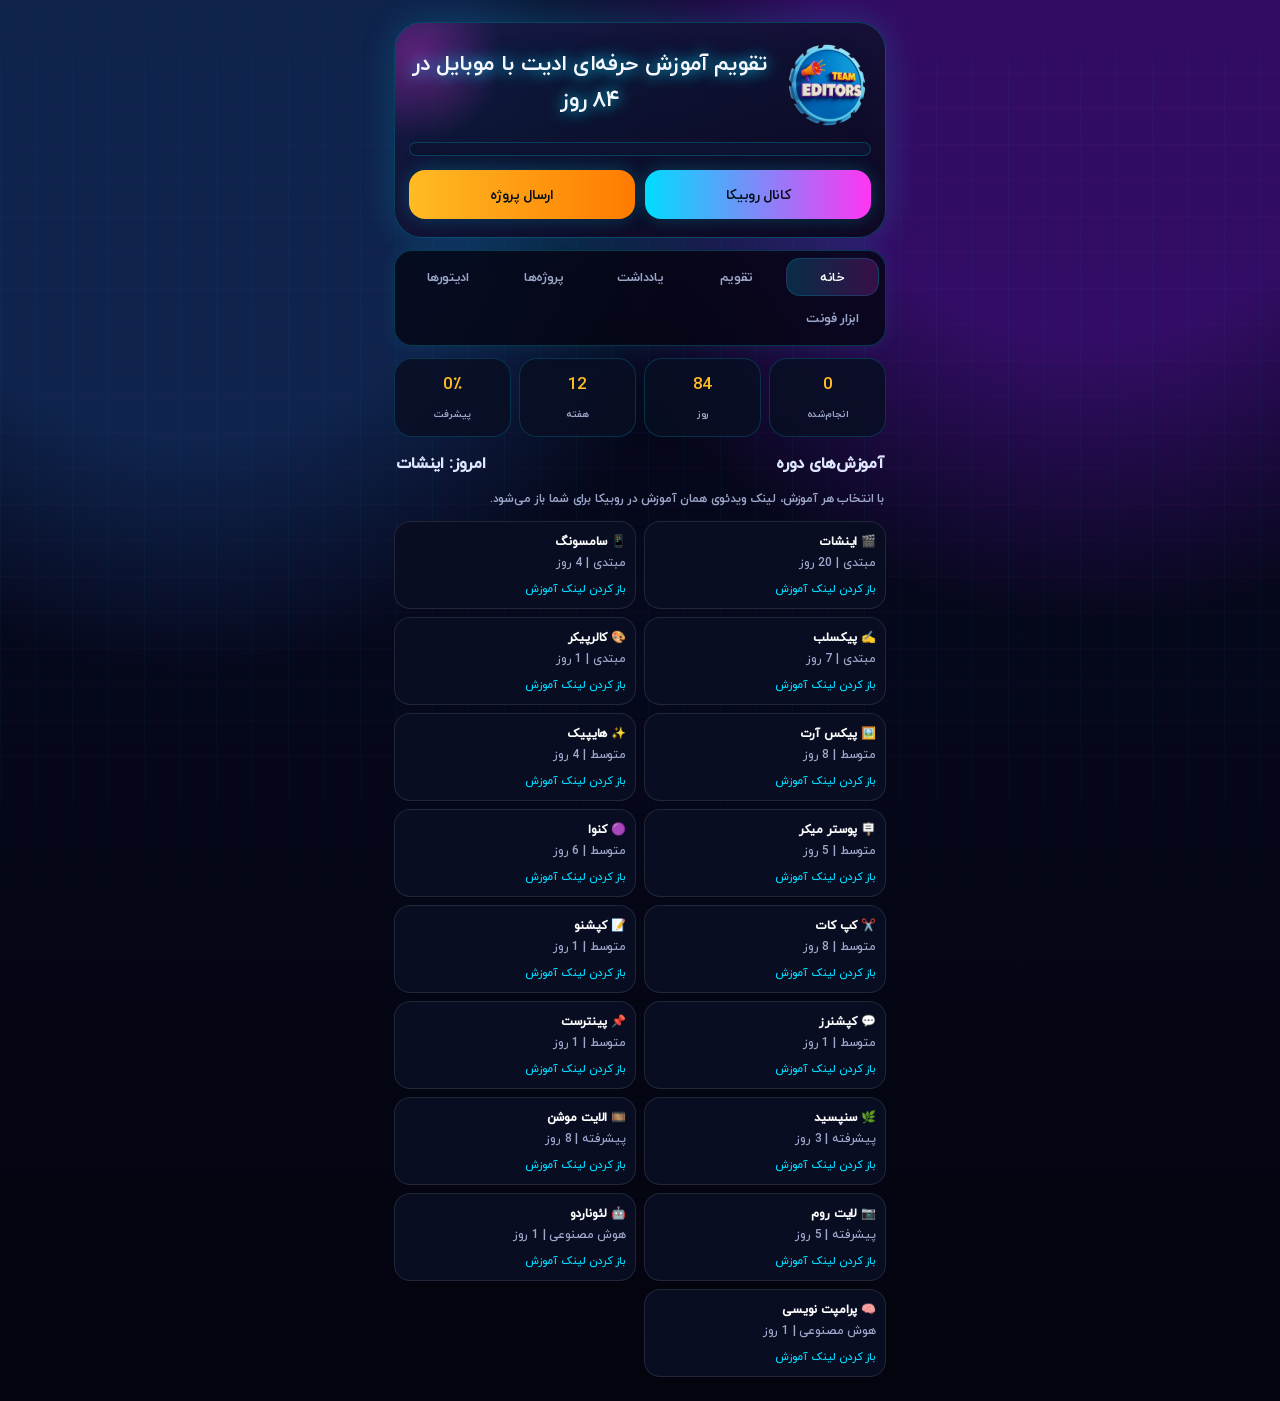
==== index.html @ dc9dec30 "feat: add secure per-user Fonto access" ====
<!doctype html><html lang="fa" dir="rtl"><head><meta charset="utf-8"><meta name="viewport" content="width=device-width,initial-scale=1"><meta name="theme-color" content="#00d9ff"><title>EditorsTeam</title><link rel="manifest" href="./manifest.json"><link rel="stylesheet" href="./assets/css/sales.css?v=16.0.0"><link rel="stylesheet" href="./assets/css/main.css?v=16.0.0"><link rel="stylesheet" href="./assets/css/fonto.css?v=8.0.0"></head><body class="splash-lock"><div id="splashIntro" aria-label="EditorsTeam intro"><img class="splash-logo" src="./assets/images/logo-transparent.png" alt="EditorsTeam"><div class="splash-title">EditorsTeam</div><div class="splash-loader"><span></span></div></div><div class="app"><div class="hero"><div class="logo-wrap"><img class="logo" src="./assets/images/logo-transparent.png" alt="EditorsTeam"><div><h1>تقویم آموزش حرفه‌ای ادیت با موبایل در ۸۴ روز</h1></div></div><div class="progress"><div id="bar" class="bar"></div></div><div class="actions"><a class="btn supportBtn" href="https://rubika.ir/editorsteamir" target="_blank">کانال روبیکا</a><a class="btn secondary" href="https://rubika.ir/joing/BBAEJBICI0KSHFTVXWHINBVKFFWZDRXC" target="_blank">ارسال پروژه</a></div></div><div class="bottom-nav"><div class="nav-inner"><button class="navbtn active" onclick="showView('dashboard',this)">خانه</button><button class="navbtn" onclick="showView('calendar',this)">تقویم</button><button class="navbtn" onclick="showView('notes',this)">یادداشت</button><button class="navbtn" onclick="showView('projects',this)">پروژه‌ها</button><button class="navbtn" onclick="showView('editors',this)">ادیتورها</button><button class="navbtn" onclick="showView('fonto',this)">ابزار فونت</button></div></div><div id="dashboard" class="view active"><div class="stats"><div class="stat"><b id="doneCount">0</b><span>انجام‌شده</span></div><div class="stat"><b>84</b><span>روز</span></div><div class="stat"><b>12</b><span>هفته</span></div><div class="stat"><b id="percent">0٪</b><span>پیشرفت</span></div></div><div class="section-title"><span>آموزش‌های دوره</span><span id="todayInfo"></span></div><div class="home-note">با انتخاب هر آموزش، لینک ویدئوی همان آموزش در روبیکا برای شما باز می‌شود.</div><div class="summary-grid" id="summary"></div></div><div id="calendar" class="view"><input id="search" class="search" placeholder="جستجو در آموزش‌ها..."><div class="tabs" id="tabs"></div><div class="section-title"><span>برنامه روزانه</span><span id="resultCount"></span></div><div id="list"></div></div><div id="notes" class="view"><div class="section-title"><span>یادداشت‌های ثبت‌شده</span></div><div id="notesList"></div></div><div id="projects" class="view"><div id="projectsHome" class="project-page active"><div class="section-title"><span>پروژه‌ها</span></div><div id="projectGrid" class="project-grid"></div></div><div id="projectDynamic" class="project-page"><button class="back-btn" onclick="backProjects()">بازگشت</button><div class="section-title"><span id="projectDynamicTitle">نمونه پروژه‌ها</span></div><div id="projectDynamicGallery" class="gallery-grid"></div></div></div><div id="imageModal" class="image-modal" onclick="closeImage()"><button class="close-modal">×</button><img id="modalImage" src="" alt=""></div><div id="editors" class="view"><div class="section-title"><span>ادیتورها</span></div><div id="editorsList" class="editors-list"></div></div><div id="fonto" class="view fonto-view"><div class="section-title"><span>ابزار فونت</span><span>✦</span></div><div id="fontoGate" class="fonto-gate"><div class="fonto-gate-card"><div class="fonto-gate-title">ورود به ابزار فونت</div><p class="fonto-gate-message">یکی از گزینه‌های زیر را انتخاب کنید.</p><div id="fontoGateChoices" class="fonto-gate-choices"><button id="fontoRegisterChoice" class="fonto-login" type="button">ثبت‌نام</button> <button id="fontoExistingChoice" class="fonto-login fonto-login-secondary" type="button">قبلاً ثبت‌نام کردم</button></div><form id="fontoRegisterForm" class="fonto-auth-form hidden" autocomplete="off"><label>نام و نشان<input id="fontoRegisterName" class="fonto-input" type="text" maxlength="100" autocomplete="name" required></label> <label>شماره تماس<input id="fontoRegisterPhone" class="fonto-input" type="tel" inputmode="numeric" maxlength="11" autocomplete="tel" placeholder="مثلاً 09123456789" required></label> <label>شهر<input id="fontoRegisterCity" class="fonto-input" type="text" maxlength="80" autocomplete="address-level2" required></label> <button id="fontoRegisterSubmit" class="fonto-login" type="submit">ثبت درخواست</button> <button class="fonto-auth-back" type="button" data-fonto-auth-back>بازگشت</button></form><form id="fontoLoginForm" class="fonto-auth-form hidden" autocomplete="off"><label>شماره تماس<input id="fontoPhone" class="fonto-input" type="tel" inputmode="numeric" maxlength="11" autocomplete="username" placeholder="09123456789" required><small>شماره تلفن خود را با صفر وارد کنید.</small></label> <label>رمز عبور<input id="fontoUserPassword" class="fonto-input" type="password" autocomplete="off" required></label> <button id="fontoLoginBtn" class="fonto-login" type="submit">ورود</button> <button class="fonto-auth-back" type="button" data-fonto-auth-back>بازگشت</button></form><div id="fontoStatus" class="fonto-status" aria-live="polite">اطلاعات ورود به‌صورت امن با Supabase بررسی می‌شود.</div></div></div><div id="fontoEditor" class="fonto-editor hidden"><div id="fontoLoginToday" class="fonto-login-today" aria-live="polite">ورودهای امروز: در حال دریافت…</div><div class="fonto-layout"><div class="fonto-canvas-wrap"><canvas id="fontoCanvas" width="900" height="400"></canvas></div><div class="fonto-controls"><div class="fonto-panel fonto-text-composer"><div class="fonto-field"><label for="fontoText">متن چندسطری</label><textarea id="fontoText" rows="3" dir="rtl">
متن خود را بنویسید</textarea></div><div class="fonto-text-layout"><div class="fonto-segmented" role="group" aria-label="تراز متن"><button type="button" data-fonto-align="right" aria-pressed="false">راست‌چین</button><button type="button" class="active" data-fonto-align="center" aria-pressed="true">وسط‌چین</button><button type="button" data-fonto-align="left" aria-pressed="false">چپ‌چین</button></div><div class="fonto-segmented fonto-direction-switch" role="group" aria-label="جهت نوشتن"><button type="button" class="active" data-fonto-direction="rtl" aria-pressed="true">RTL</button><button type="button" data-fonto-direction="ltr" aria-pressed="false">LTR</button></div></div></div><div class="fonto-panel fonto-font-panel"><h3>اندازه متن</h3><div class="fonto-field fonto-size-field"><label>اندازه<output id="fontoSizeValue">نرمال · ۴۴</output></label><div class="fonto-size-slider"><input id="fontoSize" type="range" min="-100" max="100" step="1" value="0" dir="rtl" aria-label="اندازه متن؛ راست کوچک‌تر، وسط نرمال، چپ بزرگ‌تر"><span class="fonto-size-midpoint" aria-hidden="true"></span></div><div class="fonto-size-scale" aria-hidden="true"><span>− کوچک‌تر</span><span>نرمال</span><span>+ بزرگ‌تر</span></div></div></div><div class="fonto-panel"><h3>رنگ و افکت</h3><div class="fonto-row"><div class="fonto-field"><label>رنگ متن</label><input id="fontoColor" type="color" value="#ffffff"></div><div class="fonto-field"><label>رنگ حاشیه</label><input id="fontoStroke" type="color" value="#000000"></div></div><div class="fonto-field"><label>ضخامت حاشیه</label><input id="fontoStrokeWidth" type="range" min="0" max="20" value="0"></div><label class="fonto-check"><input id="fontoShadow" type="checkbox" checked="checked"> سایه</label><div class="fonto-field"><label>Blur سایه</label><input id="fontoShadowBlur" type="range" min="0" max="40" value="12"></div><label class="fonto-check"><input id="fontoGradient" type="checkbox"> گرادیان</label><div class="fonto-row"><input id="fontoGradientA" type="color" value="#ffffff"><input id="fontoGradientB" type="color" value="#18d96b"></div></div><div class="fonto-panel"><h3>پس‌زمینه</h3><div class="fonto-presets"><button type="button" data-fonto-bg="#1769e0">آبی</button><button type="button" data-fonto-bg="transparent">شفاف</button><button type="button" data-fonto-bg="#000000">مشکی</button><button type="button" data-fonto-bg="#ffffff">سفید</button><button type="button" data-fonto-bg="#18d96b">سبز</button></div><div class="fonto-row fonto-bg-color-row"><input id="fontoBgColor" type="color" value="#1769e0"></div></div><div class="fonto-panel"><h3>جایگذاری و چرخش</h3><div class="fonto-row"><div class="fonto-field"><label>افقی</label><input id="fontoX" type="range" min="0" max="1" step=".01" value=".5"></div><div class="fonto-field"><label>عمودی</label><input id="fontoY" type="range" min="0" max="1" step=".01" value=".5"></div></div><div class="fonto-row"><div class="fonto-field"><label>چرخش</label><input id="fontoRotate" type="range" min="-180" max="180" value="0"></div><div class="fonto-field"><label>بزرگنمایی</label><input id="fontoScale" type="range" min=".5" max="2" step=".01" value="1"></div></div></div><div class="fonto-actions"><button id="fontoReset" class="fonto-action">بازنشانی</button><button id="fontoDownload" class="fonto-action fonto-download">دانلود PNG</button></div><button id="fontoLogout" class="fonto-action">خروج از ابزار فونت</button><div class="fonto-note">فونت‌ها از Supabase دریافت می‌شوند و هر فونت بعد از اولین استفاده در مرورگر Cache می‌شود. PNG شفاف واقعاً بدون پس‌زمینه صادر می‌شود.</div></div></div></div></div></div><script src="./assets/js/plan.js?v=6.0.0" defer="defer"></script><script src="./assets/js/app.js?v=18.0.0" defer="defer"></script><script src="./assets/js/projects.js?v=16.0.0" defer="defer"></script><script src="./assets/js/editors.js?v=16.0.0" defer="defer"></script><script src="./assets/js/fonto.js?v=9.0.0" defer="defer"></script><div id="noteToast" class="note-toast">یادداشت ثبت شد</div><script src="./assets/js/splash.js?v=16.0.0" defer="defer"></script><script src="./assets/js/supabase-prices.js?v=clean1" defer="defer"></script></body></html>
---- assets/css/sales.css ----
.sellable-card{position:relative;min-width:0}.sale-row{display:flex;align-items:center;gap:8px;margin-top:8px}.sale-price{flex:1;min-height:42px;border:1px solid rgba(124,92,255,.28);background:rgba(124,92,255,.07);border-radius:12px;padding:9px 10px;display:flex;align-items:center;justify-content:center;font-weight:800;font-size:13px;text-align:center}.sale-price span{font-weight:600;font-size:11px;margin-right:4px;opacity:.75}.sale-cart{width:44px;height:42px;border:0;border-radius:12px;background:linear-gradient(135deg,#7956ff,#a54dff);color:#fff;font-size:20px;display:grid;place-items:center;cursor:pointer;box-shadow:0 8px 22px rgba(121,86,255,.22)}.sale-cart:disabled{opacity:.38;filter:grayscale(.7);cursor:not-allowed}.gallery-grid .sellable-card .gallery-img{width:100%;display:block}.portfolio-gallery .sale-row{padding:0 2px 2px}

.purchase-result{min-height:100vh;display:grid;place-items:center;padding:24px;background:#090b14;color:#fff}.purchase-result-card{width:min(430px,100%);background:#121625;border:1px solid rgba(255,255,255,.09);border-radius:24px;padding:28px;text-align:center}.purchase-icon{width:72px;height:72px;margin:0 auto 16px;border-radius:22px;background:rgba(121,86,255,.15);display:grid;place-items:center;font-size:34px}.purchase-result-card h1{font-size:22px}.purchase-result-card p{opacity:.75;line-height:1.9}.purchase-download,.purchase-back{display:block;padding:13px 16px;border-radius:13px;text-decoration:none;margin-top:12px}.purchase-download{background:#7956ff;color:#fff;font-weight:800}.purchase-back{border:1px solid rgba(255,255,255,.12);color:#fff}


/* v12 compact sale controls */
.sale-row{
  display:grid !important;
  grid-template-columns:minmax(0,1fr) 48px !important;
  align-items:center !important;
  gap:8px !important;
  margin-top:7px !important;
}
.sale-price{
  min-height:44px !important;
  height:44px !important;
  padding:6px 10px !important;
  border-radius:12px !important;
  display:flex !important;
  align-items:center !important;
  justify-content:center !important;
  gap:5px !important;
  white-space:nowrap !important;
  line-height:1 !important;
  font-size:14px !important;
}
.sale-price span{
  margin:0 !important;
  font-size:12px !important;
  white-space:nowrap !important;
}
.sale-cart{
  width:48px !important;
  height:44px !important;
  min-width:48px !important;
  border-radius:12px !important;
  background:linear-gradient(135deg,#21d67a,#08a95d) !important;
  color:#fff !important;
  font-size:21px !important;
  box-shadow:0 8px 22px rgba(33,214,122,.28),0 0 0 1px rgba(111,255,185,.16) inset !important;
}
.sale-cart:not(:disabled):active{transform:scale(.96)}
.sale-cart:disabled{
  opacity:.42 !important;
  filter:saturate(.35) !important;
}

.sale-cart{background:rgba(10,30,22,.92) !important;border:1px solid rgba(42,232,137,.55) !important;color:#2ee889 !important;}
.sale-cart .cart-icon{width:25px;height:25px;display:block;fill:none;stroke:currentColor;stroke-width:2;stroke-linecap:round;stroke-linejoin:round;}
.sale-cart:disabled{color:#70a78b !important;border-color:rgba(112,167,139,.28) !important;background:rgba(15,28,23,.72) !important;}


/* v13 speed/UI refinements */
.sale-price.no-price{font-size:11px!important;font-weight:700!important;letter-spacing:-.1px!important;opacity:.82!important;}
.sale-cart,.sale-cart:disabled{background:linear-gradient(135deg,#18db72,#00a94f)!important;border:1px solid rgba(107,255,174,.78)!important;color:#ffffff!important;box-shadow:0 7px 20px rgba(0,205,96,.26),0 0 0 1px rgba(255,255,255,.08) inset!important;}
.sale-cart:disabled{opacity:.78!important;filter:none!important;}
.sale-cart .cart-icon{stroke-width:2.25!important;}

/* v16 */
.sale-cart,.sale-cart:disabled{color:#18d96b!important;border-color:rgba(24,217,107,.68)!important}
.sale-cart .cart-icon{stroke:#18d96b!important}
.sale-price.no-price{font-size:.76rem!important;white-space:nowrap!important}
---- assets/css/main.css ----
:root {
  --bg:#050514;
  --card:#0c1026;
  --card2:#101735;
  --cyan:#00ddff;
  --pink:#ff35f2;
  --purple:#8e5bff;
  --gold:#ffbb24;
  --green:#20f596;
  --text:#f7f8ff;
  --muted:#9da8cb;
  --danger:#ff5b7d;
}
*{box-sizing:border-box}
body{
  margin:0;
  font-family:'Vazirmatn','IRANSans','Yekan Bakh',Tahoma,Arial,sans-serif;
  color:var(--text);
  background:
    radial-gradient(circle at 15% 10%, #183d7c88 0 18%, transparent 32%),
    radial-gradient(circle at 85% 5%, #8d1aff55 0 16%, transparent 32%),
    linear-gradient(180deg,#050514,#06081c 45%,#03040d);
  min-height:100vh;
}
body:before{
  content:"";
  position:fixed; inset:0; pointer-events:none;
  background-image:
    linear-gradient(90deg,rgba(0,221,255,.04) 1px,transparent 1px),
    linear-gradient(rgba(255,53,242,.035) 1px,transparent 1px);
  background-size:36px 36px;
  mask-image:linear-gradient(to bottom,transparent,black 10%,black 80%,transparent);
}
.app{max-width:520px;margin:auto;padding:14px 14px 24px;position:relative}
.hero{
  margin-top:8px;
  border:1px solid rgba(0,221,255,.25);
  background:linear-gradient(155deg,rgba(18,27,68,.85),rgba(5,7,22,.92));
  border-radius:28px;
  padding:18px 14px;
  box-shadow:0 0 35px rgba(0,221,255,.18), inset 0 0 50px rgba(255,53,242,.06);
  overflow:hidden;
  position:relative;
}
.hero:after{
  content:""; position:absolute; width:180px; height:180px; border-radius:50%;
  background:radial-gradient(circle,rgba(255,53,242,.32),transparent 65%);
  left:-65px; top:-55px;
}
.logo-wrap{display:flex;align-items:center;gap:12px;position:relative;z-index:1}
.logo{width:88px;height:88px;border-radius:0;object-fit:contain;background:transparent!important;border:none!important;padding:0;box-shadow:none;display:block;overflow:visible}
h1{font-size:23px;margin:0 0 8px;text-shadow:0 0 15px var(--cyan)}
.subtitle{font-size:12px;color:var(--muted);line-height:1.8}
.actions{display:grid;grid-template-columns:1fr 1fr;gap:10px;margin-top:14px}
a.btn, button.btn{
  display:block;text-decoration:none;text-align:center;border:0;border-radius:16px;padding:12px 10px;
  color:#04101b;font-weight:bold;background:linear-gradient(90deg,var(--cyan),var(--pink));
  box-shadow:0 0 18px rgba(0,221,255,.24); cursor:pointer;
}
a.btn.secondary{background:linear-gradient(90deg,var(--gold),#ff7b00)}
.stats{display:grid;grid-template-columns:repeat(5,1fr);gap:8px;margin:12px 0}
.stat{background:rgba(9,14,35,.86);border:1px solid rgba(0,221,255,.18);border-radius:18px;padding:10px 6px;text-align:center}
.stat b{display:block;color:var(--gold);font-size:18px}
.stat span{font-size:10px;color:var(--muted)}
.progress{height:14px;background:#0c1230;border-radius:999px;border:1px solid rgba(0,221,255,.22);overflow:hidden;margin:13px 0}
.bar{height:100%;width:0;background:linear-gradient(90deg,var(--cyan),var(--pink),var(--gold));box-shadow:0 0 18px var(--cyan)}
.search{width:100%;background:#070b1e;border:1px solid #283a70;color:white;border-radius:16px;padding:13px 14px;margin:10px 0;font-size:14px}
.tabs{display:flex;gap:8px;overflow:auto;padding:6px 0 10px;scrollbar-width:none}
.tab{white-space:nowrap;border:1px solid #30477e;background:#081126;color:#fff;border-radius:999px;padding:9px 13px;cursor:pointer}
.tab.active{background:linear-gradient(90deg,var(--cyan),var(--pink));color:#04101b;font-weight:bold}
.section-title{display:flex;justify-content:space-between;align-items:center;margin:10px 2px;color:#dfe7ff;font-weight:bold}
.card{
  background:linear-gradient(160deg,rgba(18,25,57,.96),rgba(6,9,24,.96));
  border:1px solid rgba(0,221,255,.18);
  border-radius:22px;
  padding:13px;margin:10px 0;
  box-shadow:0 0 22px rgba(0,0,0,.25);
}
.card.done{border-color:rgba(32,245,150,.75);box-shadow:0 0 18px rgba(32,245,150,.15);opacity:.72}
.top-row{display:flex;align-items:center;justify-content:space-between;gap:10px}
.course-title{font-size:19px;font-weight:bold;margin:8px 0 6px}
.icon{
  width:42px;height:42px;border-radius:14px;display:flex;align-items:center;justify-content:center;font-size:24px;
  background:linear-gradient(145deg,#18265c,#090d21);border:1px solid rgba(255,255,255,.14);box-shadow:0 0 12px rgba(0,221,255,.18)
}
.badge{font-size:11px;color:#06101b;background:var(--gold);border-radius:999px;padding:5px 8px;font-weight:bold}
.meta{font-size:12px;color:var(--muted);line-height:1.8}
.note{width:100%;min-height:64px;margin-top:10px;border-radius:14px;border:1px solid #2a3e75;background:#050817;color:#fff;padding:10px;resize:vertical;font-family:Tahoma,Arial;font-size:12px}
.card-actions{display:grid;grid-template-columns:1fr 1fr;gap:8px;margin-top:10px}
.smallbtn{border:0;border-radius:14px;padding:10px 8px;color:#04101b;background:linear-gradient(90deg,var(--cyan),var(--pink));font-weight:bold;cursor:pointer;text-decoration:none;text-align:center;font-size:12px}
.smallbtn.alt{background:linear-gradient(90deg,var(--gold),#ff8c00)}
.summary-grid{display:grid;grid-template-columns:repeat(2,1fr);gap:8px}
.summary-item{background:#080d22;border:1px solid rgba(255,255,255,.1);border-radius:16px;padding:9px;font-size:12px;color:var(--muted)}
.summary-item b{color:#fff}
.bottom-nav{position:sticky;top:10px;background:rgba(4,6,18,.78);backdrop-filter:blur(12px);border:1px solid rgba(0,221,255,.22);border-radius:18px;z-index:10;margin:12px 0 10px;box-shadow:0 0 20px rgba(0,221,255,.10)}
.nav-inner{max-width:520px;margin:auto;display:grid;grid-template-columns:repeat(5,1fr);gap:4px;padding:7px}
.navbtn{background:transparent;border:0;color:var(--muted);padding:8px;border-radius:14px;font-weight:bold}
.navbtn.active{color:white;background:linear-gradient(90deg,rgba(0,221,255,.18),rgba(255,53,242,.18));border:1px solid rgba(0,221,255,.16)}
.view{display:none}
.view.active{display:block}
.empty{text-align:center;color:var(--muted);padding:26px 0}
.supportBtn span{display:block;font-size:10px;line-height:1.7;margin-top:3px;font-weight:normal;color:#04101b}.home-note{font-size:12px;color:var(--muted);line-height:1.8;margin:4px 2px 10px}.small-link{display:inline-block;margin-top:6px;color:var(--cyan);font-size:11px}

@font-face{font-family:'Vazirmatn';src:local('Vazirmatn'),local('Vazir'),local('IRANSans'),local('Yekan Bakh');font-display:swap}
body{letter-spacing:-.25px;text-rendering:optimizeLegibility;-webkit-font-smoothing:antialiased}
h1{font-weight:800;line-height:1.75}
.course-title,.section-title,.navbtn,a.btn,button.btn,.smallbtn{font-weight:800}
.meta,.home-note,.subtitle,.supportBtn span{line-height:2}
.note,.note-edit,input,textarea,button{font-family:'Vazirmatn','IRANSans','Yekan Bakh',Tahoma,Arial,sans-serif}


/* Note saved toast */
.note-toast{
  position:fixed;
  left:50%;
  bottom:24px;
  transform:translateX(-50%) translateY(18px);
  background:linear-gradient(90deg,var(--green),var(--cyan));
  color:#031018;
  padding:11px 18px;
  border-radius:999px;
  font-weight:900;
  font-size:14px;
  box-shadow:0 0 24px rgba(32,245,150,.28);
  z-index:99999;
  opacity:0;
  pointer-events:none;
  transition:.25s ease;
}
.note-toast.show{
  opacity:1;
  transform:translateX(-50%) translateY(0);
}


/* Splash / logo motion intro */
body.splash-lock{overflow:hidden;}
#splashIntro{
  position:fixed; inset:0; z-index:99999;
  display:flex; align-items:center; justify-content:center; flex-direction:column;
  background:
    radial-gradient(circle at 50% 38%, rgba(0,221,255,.26), transparent 30%),
    radial-gradient(circle at 42% 42%, rgba(255,53,242,.18), transparent 34%),
    linear-gradient(180deg,#030516,#050920 58%,#02030b);
  transition:opacity .65s ease, visibility .65s ease;
}
#splashIntro:before{
  content:""; position:absolute; width:260px; height:260px; border-radius:50%;
  border:2px solid rgba(0,221,255,.35);
  box-shadow:0 0 34px rgba(0,221,255,.35), inset 0 0 35px rgba(255,53,242,.18);
  animation:splashRing 1.35s ease-in-out infinite alternate;
}
#splashIntro:after{
  content:""; position:absolute; inset:0; pointer-events:none;
  background-image:
    linear-gradient(90deg,rgba(0,221,255,.04) 1px,transparent 1px),
    linear-gradient(rgba(255,53,242,.035) 1px,transparent 1px);
  background-size:36px 36px;
}
.splash-logo{
  width:190px; height:190px; object-fit:contain; position:relative; z-index:2;
  filter:drop-shadow(0 0 18px rgba(0,221,255,.65)) drop-shadow(0 0 28px rgba(255,53,242,.28));
  animation:splashLogoMotion 2.35s cubic-bezier(.22,.85,.2,1) both;
}
.splash-title{
  margin-top:18px; position:relative; z-index:2;
  font-weight:900; font-size:21px; letter-spacing:.5px;
  text-shadow:0 0 16px rgba(0,221,255,.45);
  animation:splashText .9s ease .75s both;
}
.splash-loader{
  margin-top:18px; width:170px; height:5px; border-radius:999px; overflow:hidden;
  background:rgba(255,255,255,.10); position:relative; z-index:2;
}
.splash-loader span{display:block;height:100%;width:100%;border-radius:inherit;background:linear-gradient(90deg,var(--cyan),var(--pink));transform-origin:right;animation:splashLoad 2.25s ease both;}
body.splash-done #splashIntro{opacity:0;visibility:hidden;pointer-events:none;}
body.splash-lock .app{opacity:0;transform:translateY(10px);}
body.splash-done .app{opacity:1;transform:none;transition:opacity .55s ease, transform .55s ease;}
@keyframes splashLogoMotion{
  0%{opacity:0;transform:scale(.35) rotate(-360deg);} 
  45%{opacity:1;transform:scale(1.09) rotate(18deg);}
  68%{transform:scale(.96) rotate(-8deg);}
  100%{opacity:1;transform:scale(1) rotate(0deg);}
}
@keyframes splashRing{from{transform:scale(.92);opacity:.55}to{transform:scale(1.08);opacity:1}}
@keyframes splashText{from{opacity:0;transform:translateY(12px)}to{opacity:1;transform:none}}
@keyframes splashLoad{from{transform:scaleX(0)}to{transform:scaleX(1)}}


/* v19 embedded offline Persian fonts */
@font-face{
  font-family:'IRANYekanOffline';
  src:url([data-uri]) format('truetype');
  font-weight:500;
  font-style:normal;
  font-display:block;
}
@font-face{
  font-family:'MorabbaOffline';
  src:url([data-uri]) format('truetype');
  font-weight:700;
  font-style:normal;
  font-display:block;
}
:root{
  --font-main:'IRANYekanOffline',Tahoma,Arial,sans-serif;
  --font-title:'MorabbaOffline','IRANYekanOffline',Tahoma,Arial,sans-serif;
}
html,body,input,textarea,button,select,a,p,span,div,li,.meta,.home-note,.subtitle{
  font-family:var(--font-main)!important;
  letter-spacing:-.15px;
}
h1,h2,h3,h4,.title,.section-title,.course-title,.tab,.navbtn,.smallbtn,.btn,button,.badge,.stat b,.splash-title{
  font-family:var(--font-title)!important;
  font-weight:700!important;
  letter-spacing:-.35px;
}
.note,.note-edit,input,textarea{
  font-family:var(--font-main)!important;
  font-weight:500!important;
  line-height:1.95!important;
}
h1{font-size:24px!important;line-height:1.7!important;}
.course-title{font-size:20px!important;}
.navbtn,.tab,.smallbtn,a.btn,button.btn{font-size:14px;}


.project-grid{display:grid;grid-template-columns:repeat(2,1fr);gap:10px;margin-top:10px}
.project-card{background:linear-gradient(160deg,rgba(18,25,57,.96),rgba(6,9,24,.96));border:1px solid rgba(0,221,255,.2);border-radius:20px;padding:18px 10px;text-align:center;font-weight:bold;color:#fff;box-shadow:0 0 18px rgba(0,221,255,.12);cursor:pointer}
.project-card b{display:block;font-size:16px;margin-top:5px}
.project-card span{font-size:24px}
.project-page{display:none}
.project-page.active{display:block}
.gallery-grid{display:grid;grid-template-columns:repeat(2,1fr);gap:10px;margin-top:10px}
.gallery-img{width:100%;height:auto;border-radius:16px;border:1px solid rgba(255,255,255,.22);box-shadow:0 0 16px rgba(0,221,255,.14);cursor:pointer;background:#050514}
.back-btn{margin:10px 0;display:inline-block;border:0;border-radius:14px;padding:10px 14px;color:#04101b;background:linear-gradient(90deg,var(--gold),#ff8c00);font-weight:bold;cursor:pointer}
.image-modal{display:none;position:fixed;inset:0;background:rgba(0,0,0,.88);z-index:999;align-items:center;justify-content:center;padding:14px}
.image-modal.active{display:flex}
.image-modal img{max-width:96vw;max-height:92vh;border-radius:16px;box-shadow:0 0 28px rgba(0,221,255,.35)}
.image-modal .close-modal{position:absolute;top:16px;left:16px;background:linear-gradient(90deg,var(--cyan),var(--pink));border:0;border-radius:999px;width:42px;height:42px;font-size:24px;font-weight:bold;color:#06101b}


.solution-grid{display:grid;grid-template-columns:repeat(2,1fr);gap:10px;margin-top:10px}
.solution-card{background:linear-gradient(160deg,rgba(18,25,57,.96),rgba(6,9,24,.96));border:1px solid rgba(255,187,36,.28);border-radius:20px;padding:16px 10px;text-align:center;color:#fff;box-shadow:0 0 18px rgba(255,187,36,.10);cursor:pointer}
.solution-card b{display:block;font-size:16px;margin-bottom:8px}
.solution-card span{display:inline-block;color:#06101b;background:linear-gradient(90deg,var(--gold),#ff8c00);border-radius:999px;padding:5px 10px;font-weight:bold;font-size:12px}
.receipt-card{margin-top:14px;background:linear-gradient(90deg,var(--cyan),var(--pink));color:#04101b;border-radius:18px;padding:14px;text-align:center;font-weight:bold;text-decoration:none;display:block;box-shadow:0 0 18px rgba(0,221,255,.18)}
.payment-modal{display:none;position:fixed;inset:0;background:rgba(0,0,0,.86);z-index:1000;align-items:center;justify-content:center;padding:16px}
.payment-modal.active{display:flex}
.payment-box{width:min(92vw,420px);background:linear-gradient(160deg,rgba(18,25,57,.98),rgba(6,9,24,.98));border:1px solid rgba(0,221,255,.28);border-radius:24px;padding:18px;text-align:center;box-shadow:0 0 30px rgba(0,221,255,.22)}
.payment-box h3{margin:0 0 12px;color:#fff}
.card-number{direction:ltr;font-size:20px;letter-spacing:1px;background:#050817;border:1px solid #2a3e75;border-radius:16px;padding:12px;margin:10px 0;color:#fff}
.owner-name{font-size:15px;color:var(--gold);margin:8px 0 14px}
.pay-actions{display:grid;grid-template-columns:1fr 1fr;gap:8px}
.pay-actions button{border:0;border-radius:14px;padding:11px 8px;font-weight:bold;cursor:pointer}
.copy-btn{background:linear-gradient(90deg,var(--cyan),var(--pink));color:#04101b}
.close-pay{background:linear-gradient(90deg,var(--gold),#ff8c00);color:#04101b}


.navbtn{
 font-family:'Yekan Bakh','YekanBakh','IRANYekan','IRANSans',Tahoma !important;
 white-space:nowrap !important;
 font-size:12px !important;
}
h1,.hero-title,.app-title{
 font-family:'Yekan Bakh','YekanBakh','IRANYekan','IRANSans',Tahoma !important;
}


/* v34 - Yekan Bakh Bold UI update */
h1,.hero-title,.app-title,
.navbtn,
a.btn,button.btn,
.project-card b,
.solution-card b,
.receipt-card,
.section-title,
.smallbtn{
  font-family:'Yekan Bakh','YekanBakh','IRANYekan','IRANSans',Tahoma,Arial,sans-serif !important;
  font-weight:800 !important;
}
.navbtn{
  white-space:nowrap !important;
  font-size:11.5px !important;
  padding:8px 3px !important;
}
a.btn,button.btn{
  font-size:14px !important;
}


@font-face{
 font-family:'IRANYekanEmbedded';
 src:url([data-uri]) format('truetype');
 font-weight:700;
 font-style:normal;
}

.navbtn,
.section-title,
.project-card b,
.solution-card b,
.receipt-card,
.home-note,
button,
a.btn,
.smallbtn,
h1,.hero-title,.app-title{
 font-family:'IRANYekanEmbedded' !important;
}


/* v37 correct layout */
h1{
  font-family:'IRANYekanEmbedded','IRANYekan','Yekan Bakh',Tahoma,Arial,sans-serif !important;
  font-weight:800 !important;
  text-align:center !important;
  line-height:1.65 !important;
  font-size:22px !important;
  width:100% !important;
}
h1 .title-line2{
  display:block !important;
  font-family:'IRANYekanEmbedded','IRANYekan','Yekan Bakh',Tahoma,Arial,sans-serif !important;
  font-weight:800 !important;
  font-size:20px !important;
}
.stats{
  display:grid !important;
  grid-template-columns:repeat(4, minmax(0, 1fr)) !important;
  gap:8px !important;
  width:100% !important;
}
.stat{
  width:100% !important;
  min-width:0 !important;
  margin:0 !important;
}
.stat b{
  font-family:'IRANYekanEmbedded','IRANYekan','Yekan Bakh',Tahoma,Arial,sans-serif !important;
  font-weight:800 !important;
  font-size:17px !important;
  white-space:nowrap !important;
}
.stat span{
  font-family:'IRANYekanEmbedded','IRANYekan','Yekan Bakh',Tahoma,Arial,sans-serif !important;
  font-weight:800 !important;
  font-size:10px !important;
  white-space:nowrap !important;
}


/* Editors directory */
.nav-inner{grid-template-columns:repeat(6,minmax(0,1fr));overflow-x:auto;scrollbar-width:none}
.nav-inner::-webkit-scrollbar{display:none}.navbtn{min-width:68px;white-space:nowrap}
.editors-list{display:grid;grid-template-columns:1fr;gap:14px;margin-top:14px}
.editor-card{display:flex;flex-direction:column;gap:16px;width:100%;background:linear-gradient(145deg,rgba(18,25,57,.98),rgba(6,9,24,.98));border:1px solid rgba(0,221,255,.24);border-radius:24px;padding:20px;box-shadow:0 12px 30px rgba(0,0,0,.20),0 0 22px rgba(0,221,255,.07);overflow:hidden;position:relative}
.editor-card:before{content:"";position:absolute;inset:0 auto 0 0;width:4px;background:linear-gradient(var(--cyan),var(--pink))}
.editor-header{display:grid;grid-template-columns:100px minmax(0,1fr);align-items:start;gap:18px;width:100%}
.editor-avatar-wrap{position:relative;width:100px;height:100px;min-width:100px}
.editor-avatar{width:100%;height:100%;border-radius:50%;object-fit:cover;background:#0c1026;border:3px solid rgba(0,221,255,.78);box-shadow:0 0 20px rgba(0,221,255,.22)}
.editor-status{position:absolute;left:6px;bottom:6px;width:16px;height:16px;border-radius:50%;border:3px solid #0b1025}.editor-status.online{background:#36d67e;box-shadow:0 0 10px #36d67e}.editor-status.offline{background:#77809a}
.editor-heading{display:flex;justify-content:space-between;align-items:flex-start;gap:12px;min-width:0}.editor-identity{min-width:0}.editor-heading h3{margin:0;color:#fff;font-size:20px;line-height:1.6;overflow-wrap:break-word}.verified{display:inline-grid;place-items:center;width:19px;height:19px;margin-right:4px;border-radius:50%;background:#3488ff;color:#fff;font-size:12px;vertical-align:middle;box-shadow:0 0 10px rgba(52,136,255,.45)}
.editor-badge{margin:2px 0 0;color:#bd79ff;font-weight:800;font-size:12px}.editor-score{display:flex;flex-direction:column;align-items:center;gap:3px;background:rgba(255,255,255,.05);border:1px solid rgba(255,255,255,.08);padding:7px 10px;border-radius:13px;white-space:nowrap;flex:0 0 auto}.editor-score span{color:#ffd25f;font-weight:900;font-size:13px}.editor-score small{color:var(--muted);font-size:9px}
.editor-main{width:100%;min-width:0}.editor-bio{width:100%;margin:0 0 14px;color:#c7cbe0;font-size:12px;line-height:2;text-align:justify;white-space:normal;overflow-wrap:break-word}.editor-details{display:grid;grid-template-columns:repeat(3,minmax(0,1fr));gap:10px;width:100%}.editor-info-item{display:grid;grid-template-columns:24px minmax(0,1fr);align-items:center;gap:10px;width:100%;background:#080d22;border:1px solid rgba(255,255,255,.08);border-radius:14px;padding:11px 13px;min-width:0;min-height:68px}.editor-info-icon{font-size:17px;text-align:center}.editor-info-item span:last-child{display:grid;grid-template-columns:minmax(64px,82px) minmax(0,1fr);align-items:center;gap:10px;min-width:0}.editor-info-item small{display:block;color:var(--muted);font-size:10px;margin:0;white-space:nowrap}.editor-info-item b{display:block;color:#fff;font-size:12px;line-height:1.8;white-space:normal;word-break:normal;overflow-wrap:break-word}
.editor-action{display:flex;align-items:center;justify-content:flex-end;margin-top:2px;width:100%}.editor-portfolio{display:inline-flex;align-items:center;justify-content:center;gap:7px;min-width:160px;border:1px solid rgba(189,121,255,.8);color:#d6a9ff;text-decoration:none;border-radius:16px;padding:11px 16px;font-size:11px;font-weight:900;transition:.2s}.editor-portfolio:hover{background:rgba(189,121,255,.13);transform:translateY(-1px)}.editor-portfolio.disabled{opacity:.5;cursor:not-allowed}
@media(max-width:680px){.editor-card{gap:14px;padding:14px}.editor-header{grid-template-columns:88px minmax(0,1fr);gap:12px}.editor-avatar-wrap{width:88px;height:88px;min-width:88px}.editor-heading{display:block}.editor-score{display:inline-flex;flex-direction:row;margin-top:7px}.editor-bio{text-align:right;margin-top:0}.editor-details{grid-template-columns:1fr}.editor-info-item{min-height:74px;padding:13px 15px}.editor-info-item span:last-child{grid-template-columns:78px minmax(0,1fr);gap:12px}.editor-action{justify-content:stretch}.editor-portfolio{width:100%}}


/* v38 - mobile navigation spacing and compact editor details */
.nav-inner{
  display:flex !important;
  align-items:center;
  gap:6px !important;
  padding:7px 12px !important;
  overflow-x:auto;
  overflow-y:hidden;
  scroll-padding-inline:12px;
  scrollbar-width:none;
  -webkit-overflow-scrolling:touch;
}
.nav-inner::-webkit-scrollbar{display:none}
.navbtn{
  flex:1 0 auto;
  min-width:72px !important;
  margin:0 !important;
  padding:9px 8px !important;
  box-sizing:border-box;
  border:1px solid transparent;
}
.navbtn:first-child{margin-inline-start:1px !important}
.navbtn:last-child{margin-inline-end:1px !important}
.navbtn.active{box-sizing:border-box}

.editor-info-item{
  min-height:56px !important;
  padding:8px 11px !important;
}
@media(max-width:680px){
  .bottom-nav{overflow:hidden}
  .nav-inner{padding-inline:12px !important}
  .navbtn{min-width:74px !important;padding:9px 7px !important}
  .editor-details{gap:8px !important}
  .editor-info-item{
    min-height:58px !important;
    padding:8px 12px !important;
  }
  .editor-info-item span:last-child{
    grid-template-columns:68px minmax(0,1fr) !important;
    gap:8px !important;
  }
  .editor-info-item b{line-height:1.55 !important}
}

/* v39 - show all six main navigation tabs without horizontal scrolling */
.nav-inner{
  display:grid !important;
  grid-template-columns:repeat(6,minmax(0,1fr)) !important;
  align-items:stretch !important;
  gap:2px !important;
  width:100% !important;
  max-width:none !important;
  padding:7px 5px !important;
  overflow:visible !important;
  scroll-padding-inline:0 !important;
}
.navbtn{
  width:100% !important;
  min-width:0 !important;
  max-width:none !important;
  flex:none !important;
  margin:0 !important;
  padding:9px 2px !important;
  font-size:11px !important;
  line-height:1.35 !important;
  white-space:nowrap !important;
  overflow:visible !important;
  text-overflow:clip !important;
}
.navbtn:first-child,
.navbtn:last-child{
  margin-inline:0 !important;
}
@media(max-width:420px){
  .nav-inner{
    gap:1px !important;
    padding-inline:3px !important;
  }
  .navbtn{
    padding-inline:1px !important;
    font-size:10px !important;
    letter-spacing:-.15px;
  }
}

html.skip-splash .splash-screen,html.skip-splash #splash,html.skip-splash #splashIntro{display:none!important;visibility:hidden!important;opacity:0!important}


/* v40 - five equal main navigation tabs */
.nav-inner{
  display:grid !important;
  grid-template-columns:repeat(5,minmax(0,1fr)) !important;
  align-items:stretch !important;
  gap:3px !important;
  width:100% !important;
  max-width:none !important;
  padding:7px 6px !important;
  overflow:hidden !important;
}
.navbtn{
  width:100% !important;
  min-width:0 !important;
  max-width:none !important;
  margin:0 !important;
  padding:10px 2px !important;
  font-size:13px !important;
  line-height:1.25 !important;
  white-space:nowrap !important;
  text-align:center !important;
}
@media(max-width:420px){
  .nav-inner{gap:2px !important;padding-inline:4px !important}
  .navbtn{font-size:12px !important;padding-inline:1px !important}
}

/* v16: splash transition is deliberately short */
body.splash-done .app{transition:opacity .16s ease,transform .16s ease}
---- assets/css/fonto.css ----
.fonto-view {
  --fonto-blue: #1769e0;
  padding-bottom: 90px;
}

.fonto-gate,
.fonto-editor {
  max-width: 980px;
  margin: 0 auto;
}

.fonto-gate {
  padding: 20px 14px;
  text-align: center;
}

.fonto-gate-card {
  padding: 24px 18px;
  border: 1px solid rgba(255, 255, 255, 0.12);
  border-radius: 22px;
  background: rgba(255, 255, 255, 0.06);
  box-shadow: 0 12px 35px rgba(0, 0, 0, 0.14);
}

.fonto-gate-title {
  margin-bottom: 14px;
  font-size: 22px;
  font-weight: 800;
}

.fonto-gate-message {
  margin: 0 0 16px;
  color: #d9d9d9;
  font-size: 14px;
  line-height: 2;
}

.fonto-support-id {
  display: inline-block;
  padding: 2px 8px;
  border-radius: 8px;
  background: rgba(24, 217, 107, 0.1);
  color: #18d96b;
  direction: ltr;
  font-weight: 800;
}

.fonto-input {
  box-sizing: border-box;
  width: 100%;
  padding: 14px 15px;
  border: 1px solid rgba(255, 255, 255, 0.18);
  border-radius: 14px;
  outline: none;
  background: rgba(0, 0, 0, 0.18);
  color: inherit;
  font-size: 16px;
}

.fonto-login {
  width: 100%;
  margin-top: 10px;
  padding: 13px;
  border: 0;
  border-radius: 14px;
  background: #18d96b;
  color: #06140b;
  font-size: 15px;
  font-weight: 800;
}

.fonto-gate-choices {
  display: grid;
  grid-template-columns: 1fr 1fr;
  gap: 10px;
}

.fonto-login-secondary {
  border: 1px solid rgba(255, 255, 255, 0.2);
  background: rgba(255, 255, 255, 0.08);
  color: #fff;
}

.fonto-auth-form {
  display: grid;
  gap: 12px;
  text-align: right;
}

.fonto-auth-form label {
  display: grid;
  gap: 7px;
  color: #f5f6ff;
  font-size: 13px;
  font-weight: 700;
}

.fonto-auth-form small {
  color: #b8bfd8;
  font-size: 11px;
  font-weight: 400;
}

.fonto-auth-back {
  border: 0;
  background: transparent;
  color: #c4cae0;
  font: inherit;
  cursor: pointer;
}

.fonto-login-today {
  margin: 0 0 10px;
  padding: 9px 13px;
  border: 1px solid rgba(24, 217, 107, 0.2);
  border-radius: 13px;
  background: rgba(24, 217, 107, 0.07);
  color: #bfffd9;
  font-size: 12px;
  text-align: center;
}

.fonto-status {
  min-height: 24px;
  margin-top: 10px;
  font-size: 13px;
}

.fonto-status.bad {
  color: #ff7c7c;
}
.fonto-status.ok {
  color: #18d96b;
}
.fonto-status.checking {
  color: #ffd166;
}
.hidden {
  display: none !important;
}

.fonto-layout {
  display: grid;
  grid-template-columns: minmax(280px, 1fr) minmax(300px, 430px);
  align-items: start;
  gap: 14px;
}

.fonto-canvas-wrap {
  position: sticky;
  top: var(--fonto-canvas-top, 92px);
  z-index: 9;
  align-self: start;
  padding: 10px;
  border: 1px solid rgba(255, 255, 255, 0.24);
  border-radius: 20px;
  background: var(--fonto-blue);
  box-shadow:
    0 15px 40px rgba(0, 0, 0, 0.2),
    0 0 28px rgba(23, 105, 224, 0.25);
}

#fontoCanvas {
  display: block;
  width: 100%;
  height: auto;
  margin: auto;
  border-radius: 14px;
  background: transparent;
  cursor: grab;
  touch-action: none;
}

.fonto-controls {
  display: grid;
  gap: 10px;
}

.fonto-text-composer {
  border-color: rgba(0, 221, 255, 0.38) !important;
  background: rgba(7, 11, 30, 0.72) !important;
  box-shadow:
    0 8px 18px rgba(0, 0, 0, 0.2),
    0 0 18px rgba(0, 221, 255, 0.08);
}

.fonto-text-composer .fonto-field {
  margin-bottom: 10px;
}

.fonto-text-composer textarea {
  box-sizing: border-box;
  width: 100%;
  min-height: 82px;
  padding: 12px;
  border: 1px solid rgba(23, 105, 224, 0.35);
  border-radius: 12px;
  outline: none;
  background: #fff !important;
  color: #111827 !important;
  font-size: 16px;
  line-height: 1.75;
  resize: vertical;
}

.fonto-text-layout {
  display: grid;
  grid-template-columns: minmax(0, 1fr) auto;
  gap: 8px;
}

.fonto-segmented {
  display: grid;
  grid-template-columns: repeat(3, 1fr);
  gap: 4px;
  padding: 4px;
  border: 1px solid rgba(255, 255, 255, 0.1);
  border-radius: 12px;
  background: rgba(0, 0, 0, 0.18);
}

.fonto-segmented button {
  min-height: 34px;
  padding: 6px 8px;
  border: 1px solid transparent;
  border-radius: 9px;
  background: transparent;
  color: rgba(255, 255, 255, 0.72);
  cursor: pointer;
  font: inherit;
  font-size: 10px;
}

.fonto-segmented button.active {
  border-color: rgba(24, 217, 107, 0.65);
  background: rgba(24, 217, 107, 0.17);
  color: #fff;
}

.fonto-direction-switch {
  grid-template-columns: repeat(2, minmax(44px, 1fr));
  direction: ltr;
}

.fonto-panel {
  padding: 13px;
  border: 1px solid rgba(255, 255, 255, 0.1);
  border-radius: 18px;
  background: rgba(255, 255, 255, 0.05);
}

.fonto-panel-hidden {
  display: none !important;
}

.fonto-panel h3 {
  margin: 0 0 10px;
  font-size: 14px;
}

.fonto-field {
  display: grid;
  gap: 6px;
  margin-bottom: 10px;
}

.fonto-field label {
  font-size: 12px;
  opacity: 0.82;
}

.fonto-field input[type="text"],
.fonto-field input:not([type]),
.fonto-field input[type="number"],
.fonto-field textarea,
.fonto-field select {
  box-sizing: border-box;
  width: 100%;
  padding: 10px;
  border: 1px solid rgba(255, 255, 255, 0.14);
  border-radius: 11px;
  background: rgba(0, 0, 0, 0.18);
  color: inherit;
}

.fonto-field select option {
  background: #171719;
  color: #fff;
}

.fonto-field input[type="color"] {
  width: 100%;
  height: 42px;
  border: 0;
  background: none;
}

.fonto-row {
  display: grid;
  grid-template-columns: 1fr 1fr;
  gap: 8px;
}

.fonto-bg-color-row {
  grid-template-columns: 1fr;
}

.fonto-size-field {
  width: 100%;
  gap: 9px;
}

.fonto-size-slider {
  position: relative;
  display: grid;
  align-items: center;
  min-height: 30px;
  width: 100%;
}

.fonto-size-slider input[type="range"] {
  appearance: none;
  position: relative;
  z-index: 2;
  width: 100%;
  height: 30px;
  margin: 0;
  background: transparent;
  accent-color: #1688ff;
}

.fonto-size-slider input[type="range"]::-webkit-slider-runnable-track {
  width: 100%;
  height: 6px;
  border-radius: 999px;
  background: linear-gradient(90deg, #18d96b, rgba(255, 255, 255, 0.35) 50%, #1688ff);
}

.fonto-size-slider input[type="range"]::-webkit-slider-thumb {
  appearance: none;
  width: 22px;
  height: 22px;
  margin-top: -8px;
  border: 3px solid #fff;
  border-radius: 50%;
  background: #1688ff;
  box-shadow: 0 3px 12px rgba(0, 0, 0, 0.35);
}

.fonto-size-slider input[type="range"]::-moz-range-track {
  width: 100%;
  height: 6px;
  border-radius: 999px;
  background: linear-gradient(90deg, #18d96b, rgba(255, 255, 255, 0.35) 50%, #1688ff);
}

.fonto-size-slider input[type="range"]::-moz-range-thumb {
  width: 18px;
  height: 18px;
  border: 3px solid #fff;
  border-radius: 50%;
  background: #1688ff;
  box-shadow: 0 3px 12px rgba(0, 0, 0, 0.35);
}

.fonto-size-midpoint {
  position: absolute;
  z-index: 3;
  top: 50%;
  left: 50%;
  width: 9px;
  height: 9px;
  border: 2px solid #fff;
  border-radius: 50%;
  background: #ff334f;
  box-shadow: 0 0 0 3px rgba(255, 51, 79, 0.2);
  pointer-events: none;
  transform: translate(-50%, -50%);
}

.fonto-size-scale {
  display: flex;
  justify-content: space-between;
  direction: rtl;
  color: rgba(255, 255, 255, 0.62);
  font-size: 9px;
}

.fonto-size-scale span:nth-child(2) {
  color: #ff7387;
}

.fonto-check {
  display: flex;
  align-items: center;
  gap: 8px;
  margin: 8px 0;
  font-size: 13px;
}

.fonto-check input {
  accent-color: #18d96b;
}

.fonto-presets {
  display: flex;
  flex-wrap: wrap;
  gap: 7px;
}

.fonto-presets button,
.fonto-action {
  padding: 9px 11px;
  border: 1px solid rgba(255, 255, 255, 0.15);
  border-radius: 11px;
  background: rgba(255, 255, 255, 0.07);
  color: inherit;
}

.fonto-actions {
  display: grid;
  grid-template-columns: 1fr 1fr;
  gap: 8px;
}

.fonto-download {
  border: 0;
  background: #18d96b;
  color: #06140b;
  font-weight: 800;
}

.fonto-note {
  margin-top: 8px;
  font-size: 11px;
  line-height: 1.8;
  opacity: 0.65;
}

.fonto-library-panel {
  overflow: hidden;
}

.fonto-library-heading {
  display: flex;
  align-items: center;
  justify-content: space-between;
  gap: 12px;
  margin-bottom: 10px;
}

.fonto-library-heading h3 {
  margin: 0 0 2px;
}

.fonto-library-heading small {
  display: block;
  color: rgba(255, 255, 255, 0.6);
  font-size: 10px;
}

.fonto-library-nav {
  display: flex;
  gap: 6px;
  direction: ltr;
}

.fonto-library-nav button {
  width: 32px;
  height: 32px;
  border: 1px solid rgba(255, 255, 255, 0.13);
  border-radius: 10px;
  background: rgba(255, 255, 255, 0.07);
  color: #fff;
  cursor: pointer;
  font-size: 22px;
  line-height: 1;
}

.fonto-template-grid {
  display: flex;
  flex-flow: row nowrap;
  overflow-x: auto;
  overflow-y: hidden;
  overscroll-behavior-inline: contain;
  scrollbar-color: rgba(24, 217, 107, 0.55) rgba(255, 255, 255, 0.06);
  scrollbar-width: thin;
  -webkit-overflow-scrolling: touch;
}

.fonto-category-scroll {
  display: flex;
  flex-flow: row nowrap;
  gap: 7px;
  padding: 2px 1px 10px;
  overflow-x: auto;
  overflow-y: hidden;
  overscroll-behavior-inline: contain;
  scrollbar-color: rgba(24, 217, 107, 0.55) rgba(255, 255, 255, 0.06);
  scrollbar-width: thin;
  -webkit-overflow-scrolling: touch;
}

.fonto-category-chip {
  flex: 0 0 auto;
  padding: 7px 12px;
  border: 1px solid rgba(255, 255, 255, 0.12);
  border-radius: 999px;
  background: rgba(255, 255, 255, 0.05);
  color: rgba(255, 255, 255, 0.8);
  cursor: pointer;
  font: inherit;
  font-size: 10px;
}

.fonto-category-chip.active {
  border-color: #18d96b;
  background: rgba(24, 217, 107, 0.16);
  color: #fff;
}

.fonto-template-grid {
  min-height: 142px;
  gap: 10px;
  padding: 2px 1px 10px;
  direction: rtl;
  scroll-snap-type: x proximity;
}

.fonto-template-card {
  display: grid;
  flex: 0 0 142px;
  min-width: 142px;
  gap: 7px;
  padding: 7px;
  overflow: hidden;
  border: 1px solid rgba(255, 255, 255, 0.11);
  border-radius: 14px;
  background: rgba(255, 255, 255, 0.045);
  color: #fff;
  cursor: pointer;
  scroll-snap-align: start;
}

.fonto-template-card.active {
  border-color: #18d96b;
  box-shadow: 0 0 0 2px rgba(24, 217, 107, 0.2);
}

.fonto-template-card small {
  overflow: hidden;
  font-size: 9px;
  opacity: 0.86;
  text-align: center;
  text-overflow: ellipsis;
  white-space: nowrap;
}

.fonto-template-preview {
  display: grid;
  height: 104px;
  overflow: hidden;
  place-items: center;
  border: 1px solid rgba(255, 255, 255, 0.18);
  border-radius: 10px;
  background: #0c1024;
}

.fonto-template-preview img {
  display: block;
  width: 100%;
  height: 100%;
  background: transparent;
  object-fit: cover;
}

.fonto-quick-preview {
  background: var(--fonto-blue);
}

.fonto-quick-preview img {
  object-fit: contain;
}

.fonto-theme-grid {
  min-height: 178px;
}

.fonto-theme-card {
  flex-basis: 166px;
  min-width: 166px;
}

.fonto-theme-preview {
  height: 122px;
  background: #0b1020;
}

.fonto-theme-preview canvas {
  display: block;
  width: 100%;
  height: 100%;
}

.fonto-theme-card .fonto-theme-name {
  direction: rtl;
  font-size: 9px;
}

.fonto-font-preview-grid {
  gap: 6px;
  min-height: 0;
  align-items: flex-start;
}

.fonto-font-card {
  flex-basis: calc((100% - 18px) / 4);
  min-width: calc((100% - 18px) / 4);
  align-self: flex-start;
  padding: 4px;
}

.fonto-font-card .fonto-font-preview {
  position: relative;
  display: grid;
  box-sizing: border-box;
  width: 100%;
  height: auto;
  min-height: 0;
  max-height: none;
  aspect-ratio: 1 / 1;
  padding: 4px;
  place-items: center;
  background: radial-gradient(circle at 20% 15%, rgba(83, 145, 255, 0.24), transparent 38%), linear-gradient(145deg, #111a36, #090d1e);
}

.fonto-font-sample {
  display: block;
  box-sizing: border-box;
  width: 100%;
  height: 100%;
  aspect-ratio: 1 / 1;
}

.fonto-font-card > small {
  overflow: hidden;
  font-size: 8px;
  text-overflow: ellipsis;
  white-space: nowrap;
}

.fonto-font-card[data-loaded="loading"] .fonto-font-sample {
  opacity: 0.72;
}

.fonto-font-sentinel {
  flex: 0 0 14px;
  min-width: 14px;
  min-height: 120px;
}

.fonto-font-card[data-loaded="failed"] .fonto-font-preview::after {
  position: absolute;
  inset: auto 8px 7px;
  color: rgba(255, 255, 255, 0.55);
  content: "پیش‌نمایش جایگزین";
  font-size: 8px;
  text-align: center;
}

.fonto-template-preview.is-missing img {
  display: none;
}

.fonto-template-preview.is-missing::after {
  padding: 10px;
  color: #fff;
  content: "پیش‌نمایش موجود نیست";
  font-size: 9px;
  text-align: center;
}

.fonto-library-message {
  display: grid;
  width: 100%;
  min-height: 130px;
  place-items: center;
  color: rgba(255, 255, 255, 0.65);
  font-size: 11px;
}

.fonto-library-help {
  margin: 2px 0 9px;
  color: rgba(255, 255, 255, 0.6);
  font-size: 10px;
  line-height: 1.8;
}

.fonto-clear-asset {
  width: 100%;
}

.fonto-category-scroll::-webkit-scrollbar,
.fonto-template-grid::-webkit-scrollbar {
  height: 5px;
}

.fonto-category-scroll::-webkit-scrollbar-track,
.fonto-template-grid::-webkit-scrollbar-track {
  border-radius: 999px;
  background: rgba(255, 255, 255, 0.05);
}

.fonto-category-scroll::-webkit-scrollbar-thumb,
.fonto-template-grid::-webkit-scrollbar-thumb {
  border-radius: 999px;
  background: rgba(24, 217, 107, 0.55);
}

@media (max-width: 760px) {
  .fonto-layout {
    display: block;
  }

  .fonto-canvas-wrap {
    width: min(88vw, 320px);
    margin: 0 auto;
    padding: 8px;
  }

  .fonto-controls {
    margin-top: 10px;
  }
  .fonto-view,
  .fonto-gate {
    padding-inline: 8px;
  }
  .fonto-library-nav {
    display: none;
  }

  .fonto-text-layout {
    grid-template-columns: 1fr;
  }

  .fonto-direction-switch {
    width: min(160px, 100%);
  }

  .fonto-template-card {
    flex-basis: 132px;
    min-width: 132px;
  }

  .fonto-template-preview {
    height: 96px;
  }

  .fonto-theme-card {
    flex-basis: 154px;
    min-width: 154px;
  }

  .fonto-theme-preview {
    height: 116px;
  }

  .fonto-font-card {
    flex-basis: calc((100% - 18px) / 4);
    min-width: calc((100% - 18px) / 4);
  }

  #fontoCanvas {
    width: min(82vw, 300px);
    max-width: 300px;
  }
}

@media (min-width: 761px) {
  .fonto-canvas-wrap {
    width: 100%;
    max-width: 520px;
    margin: auto;
  }
}
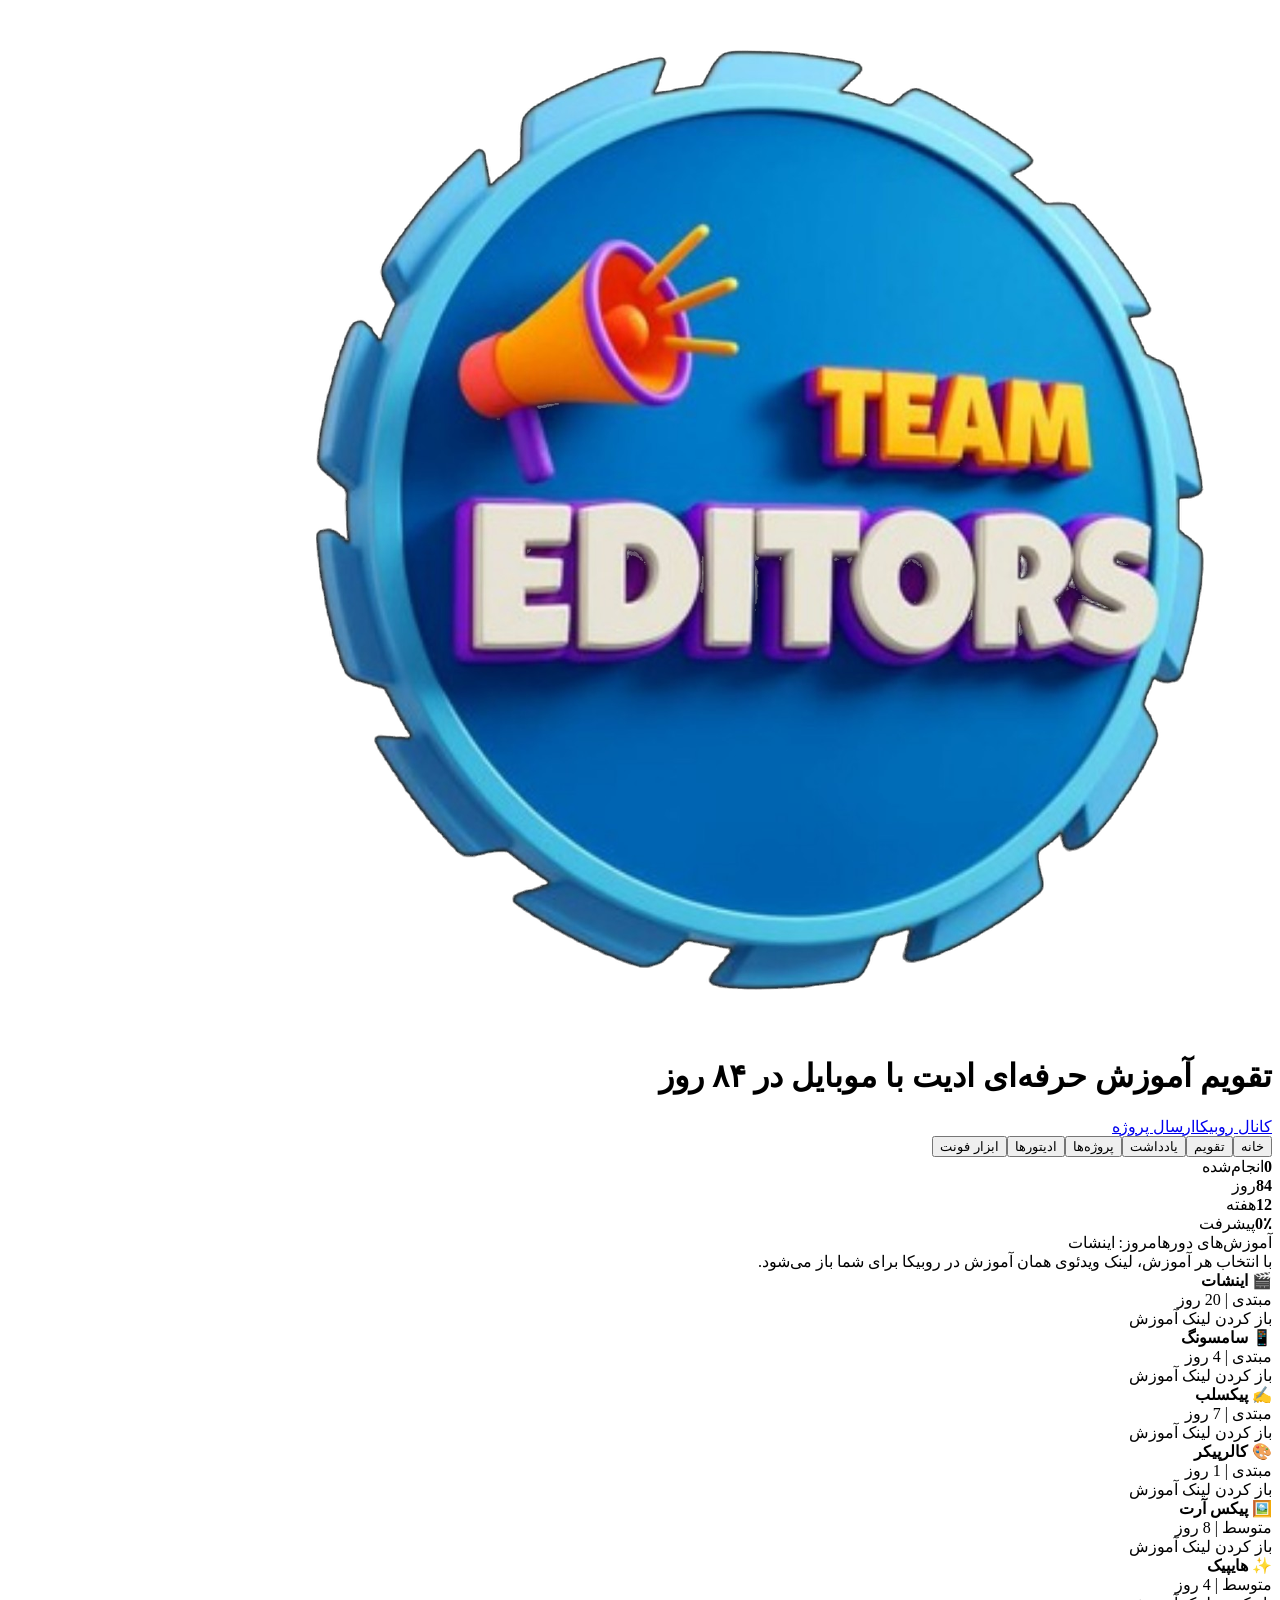
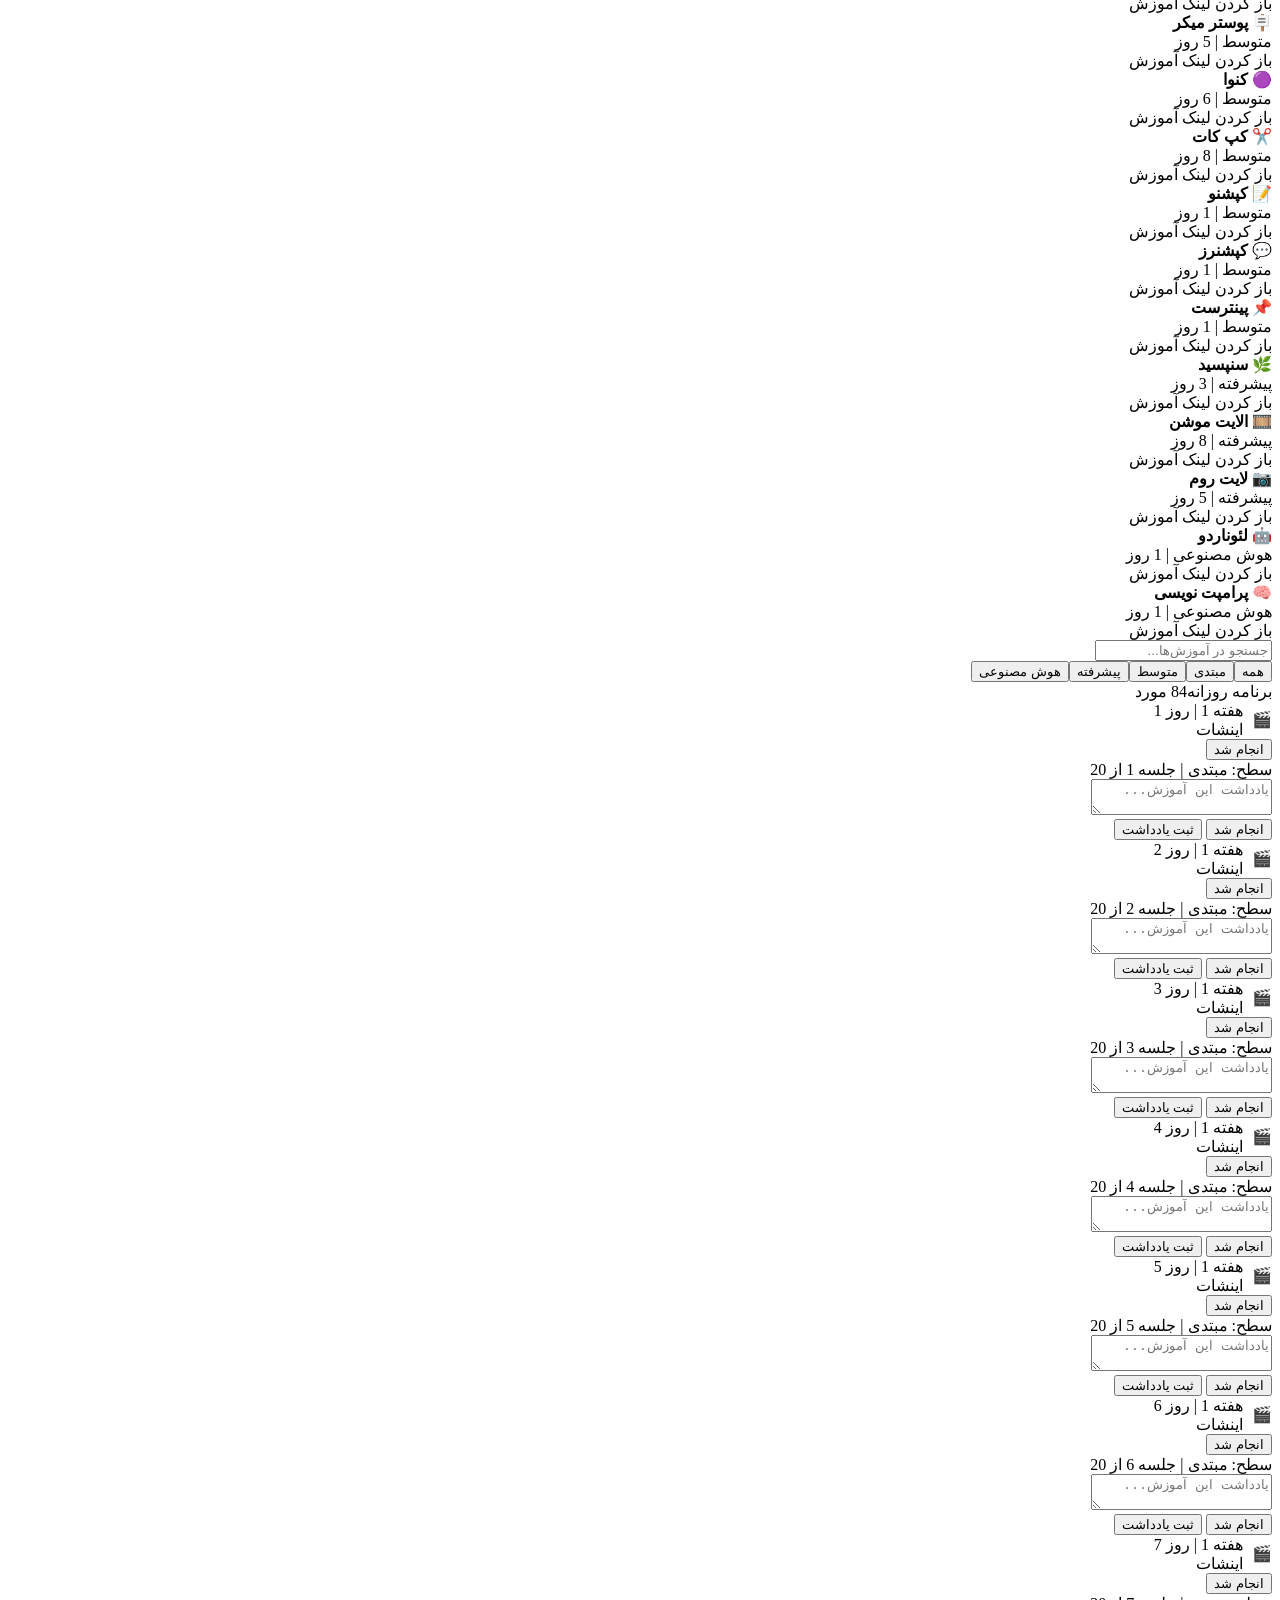
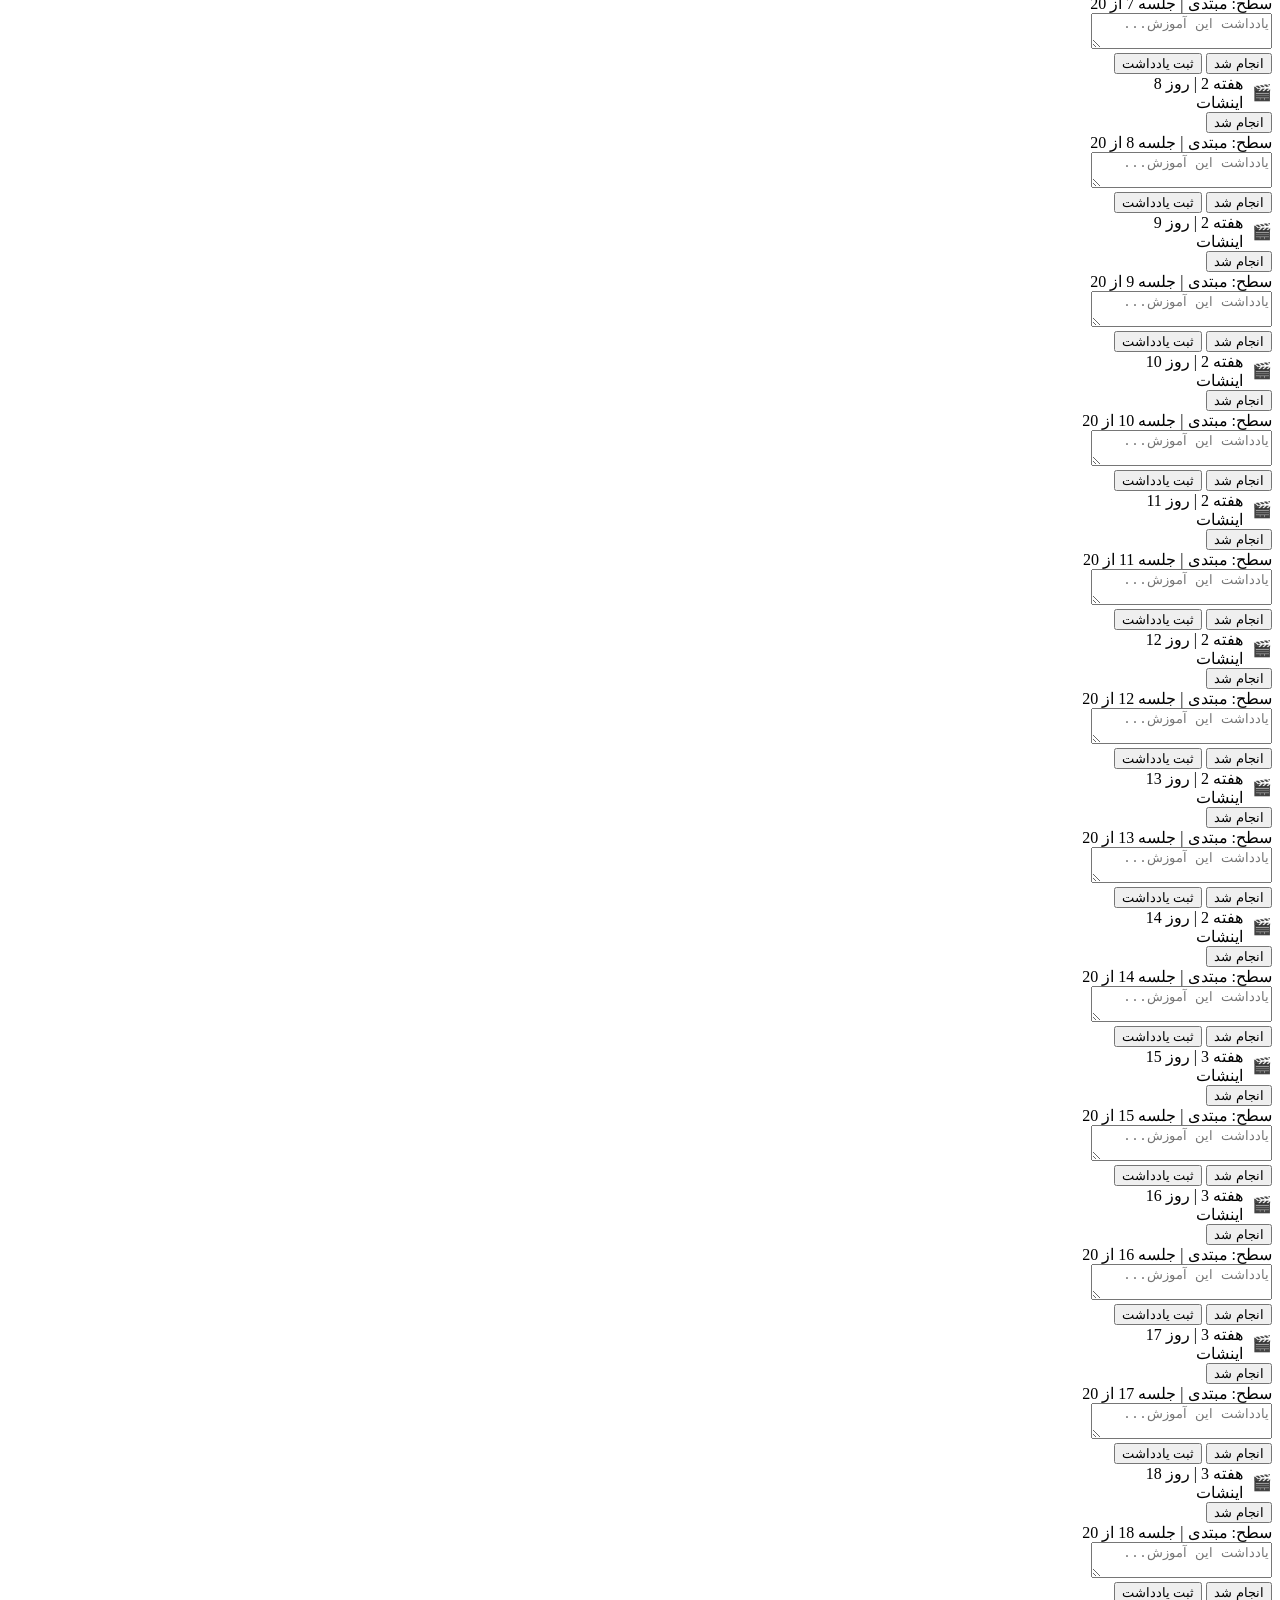
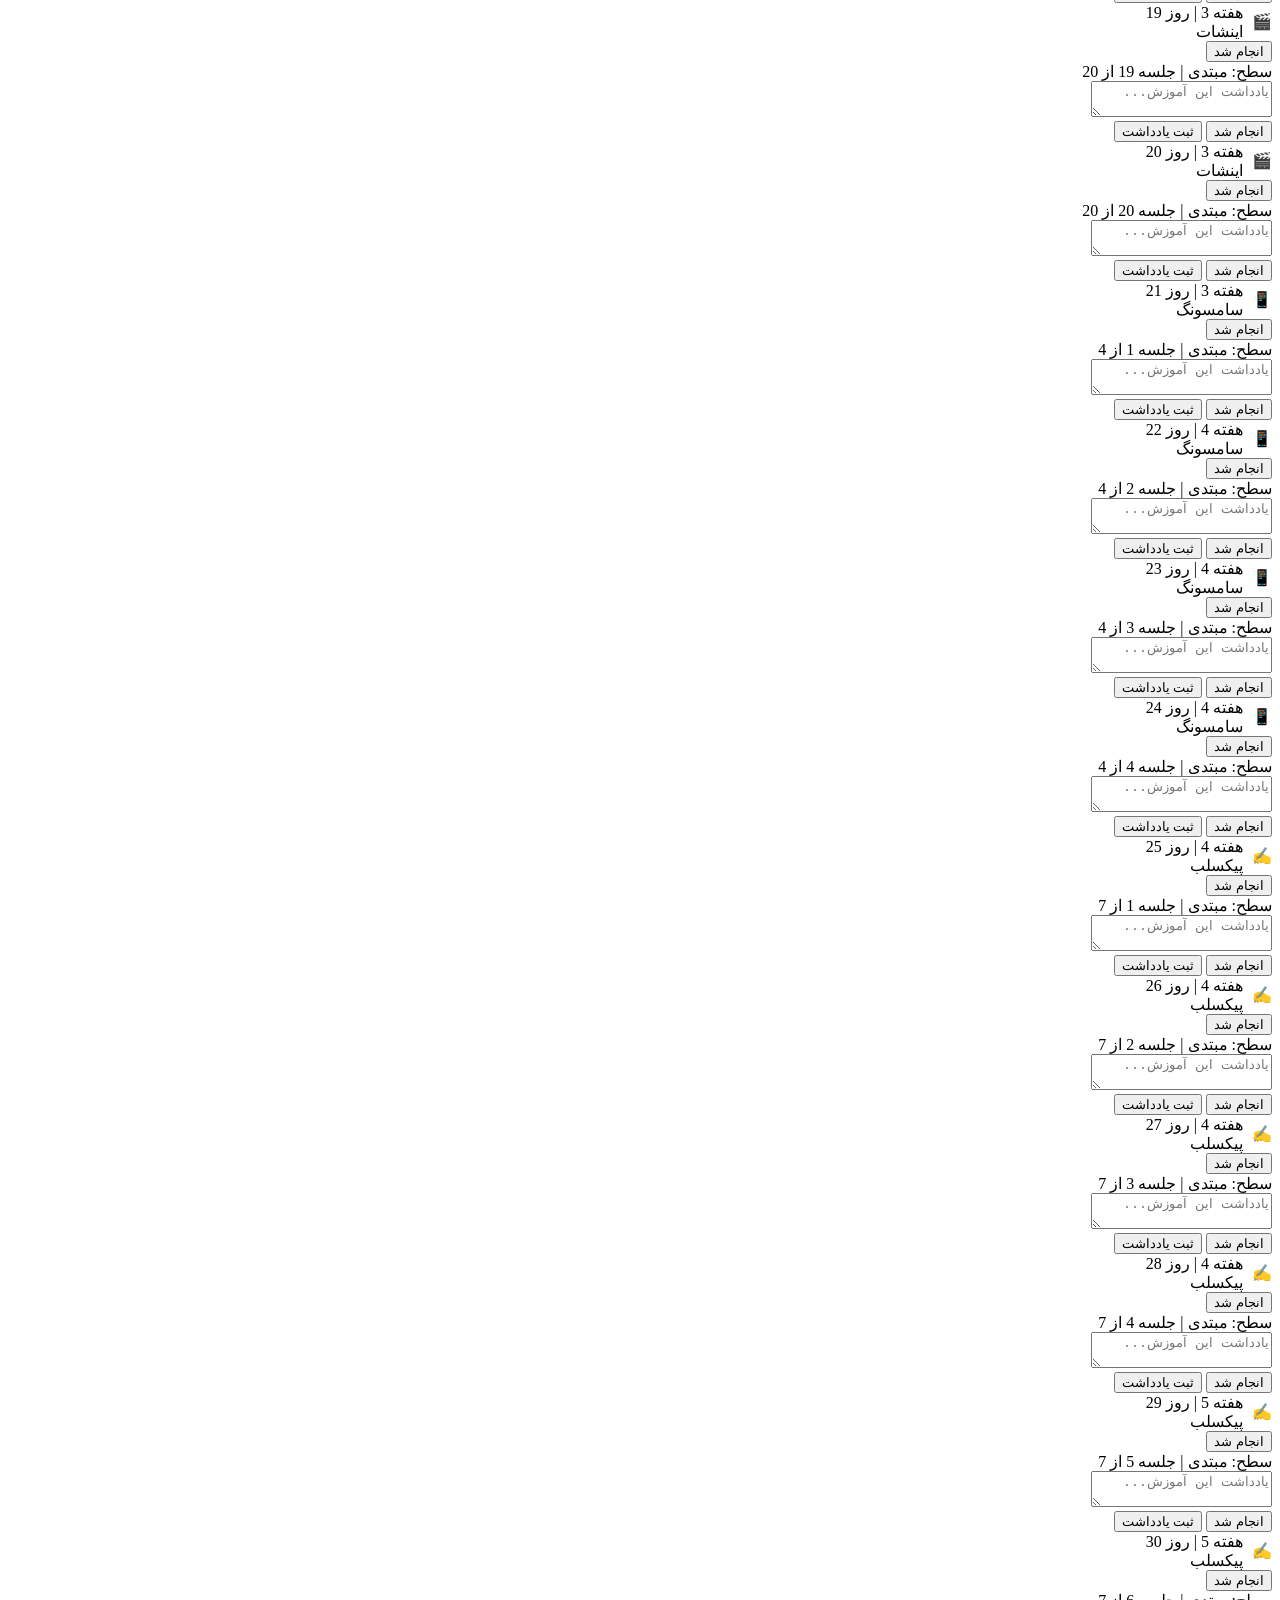
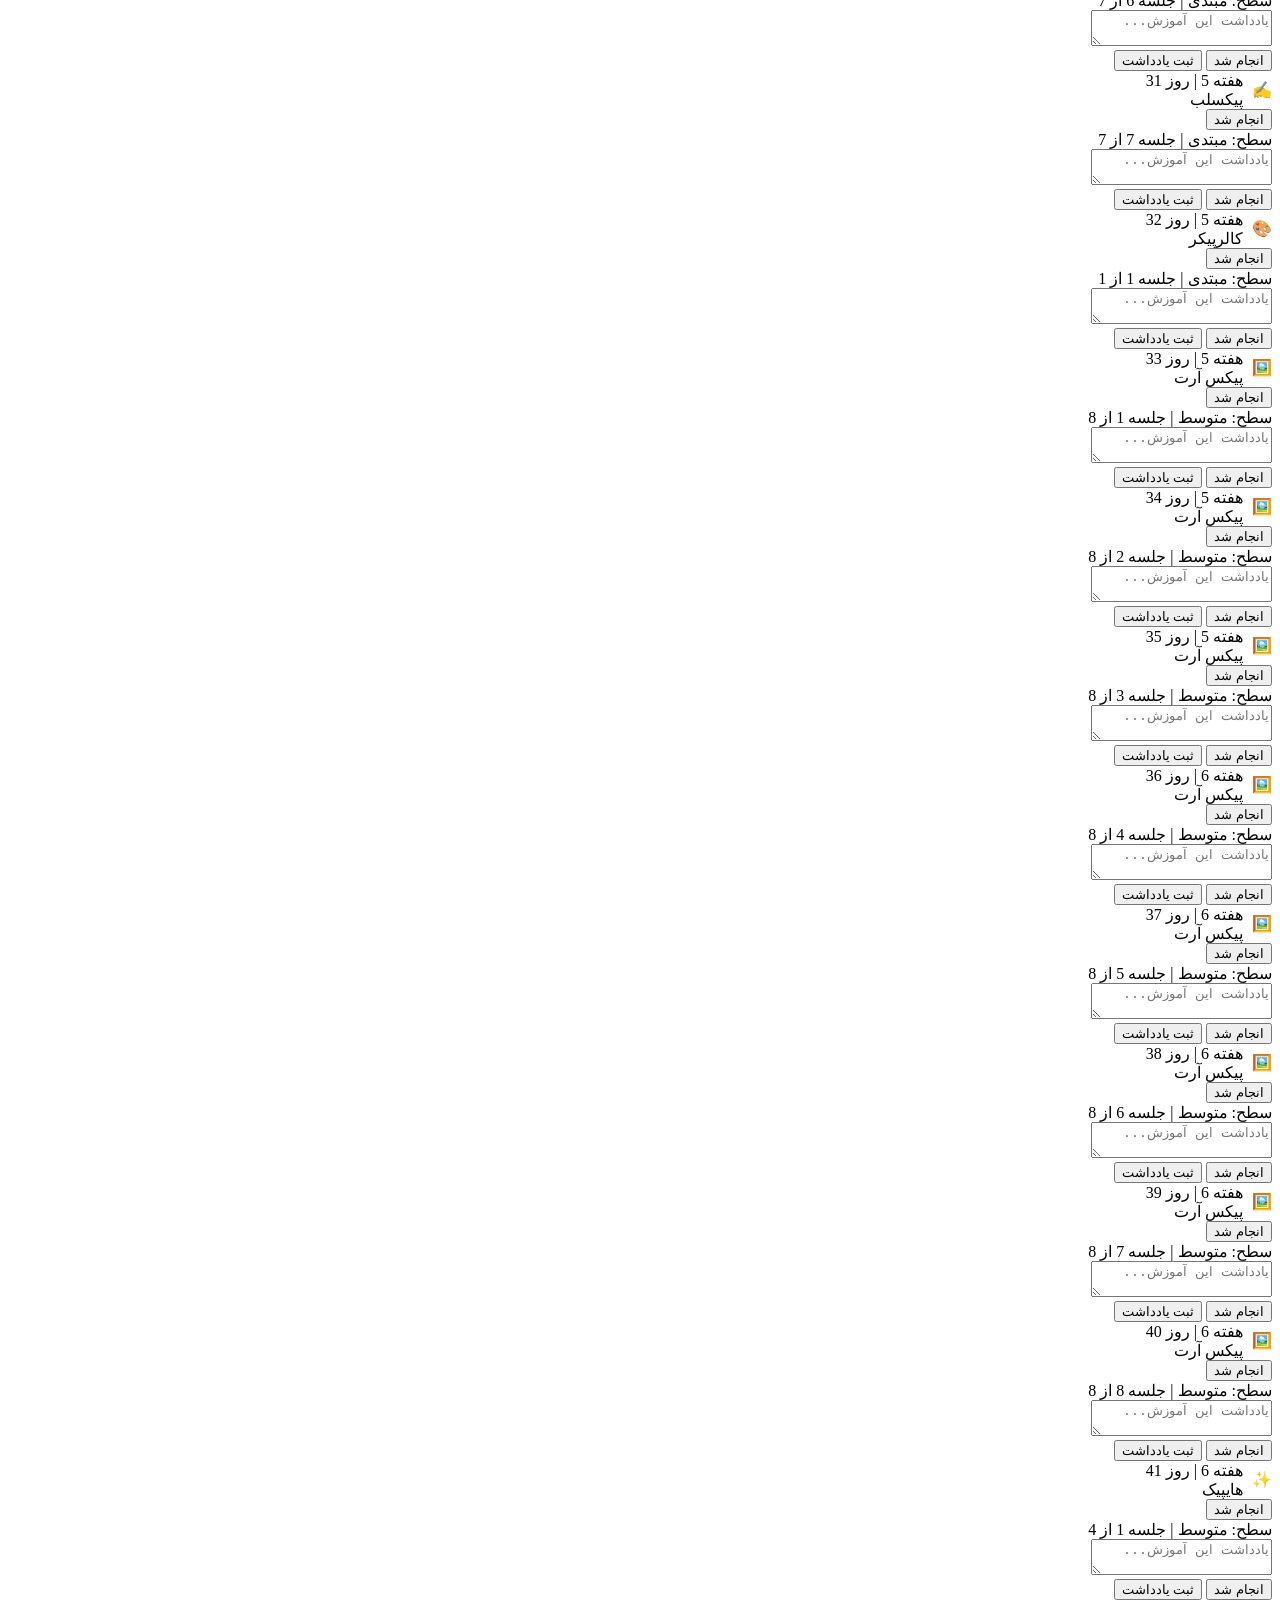
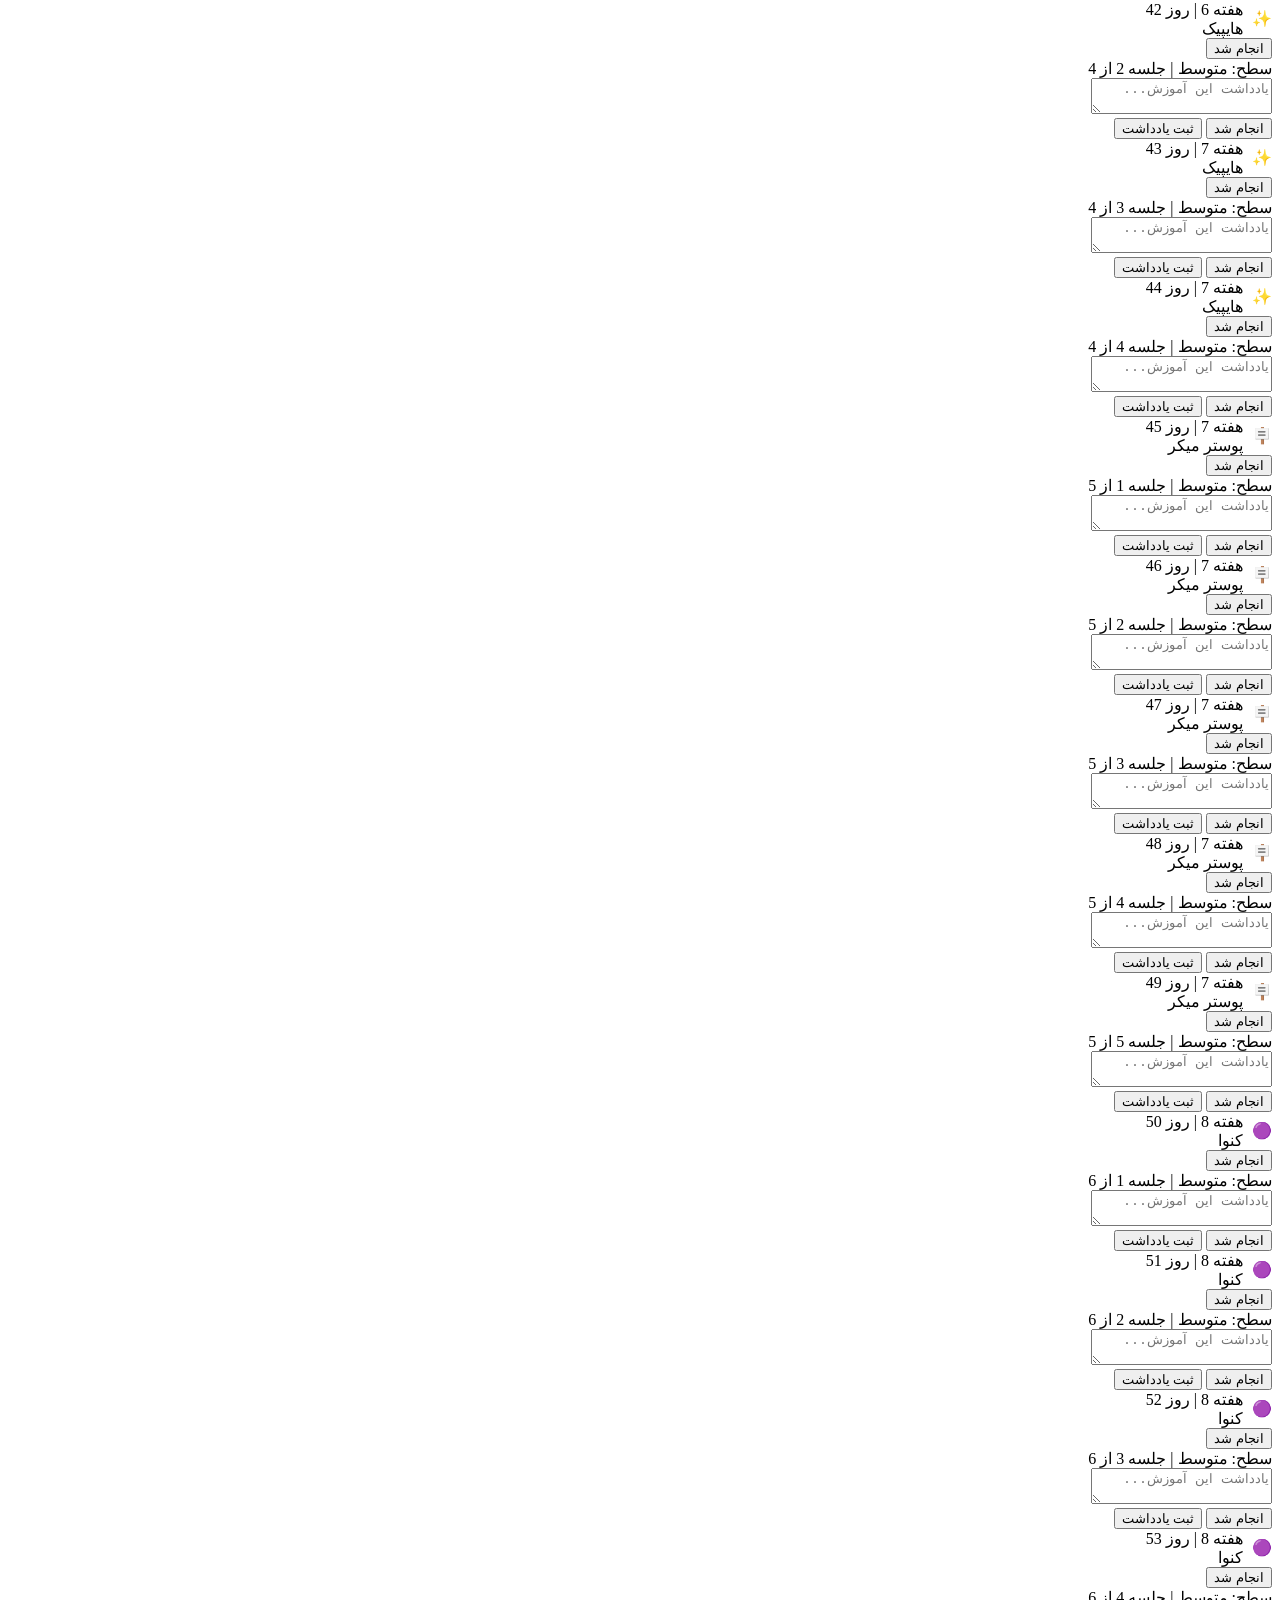
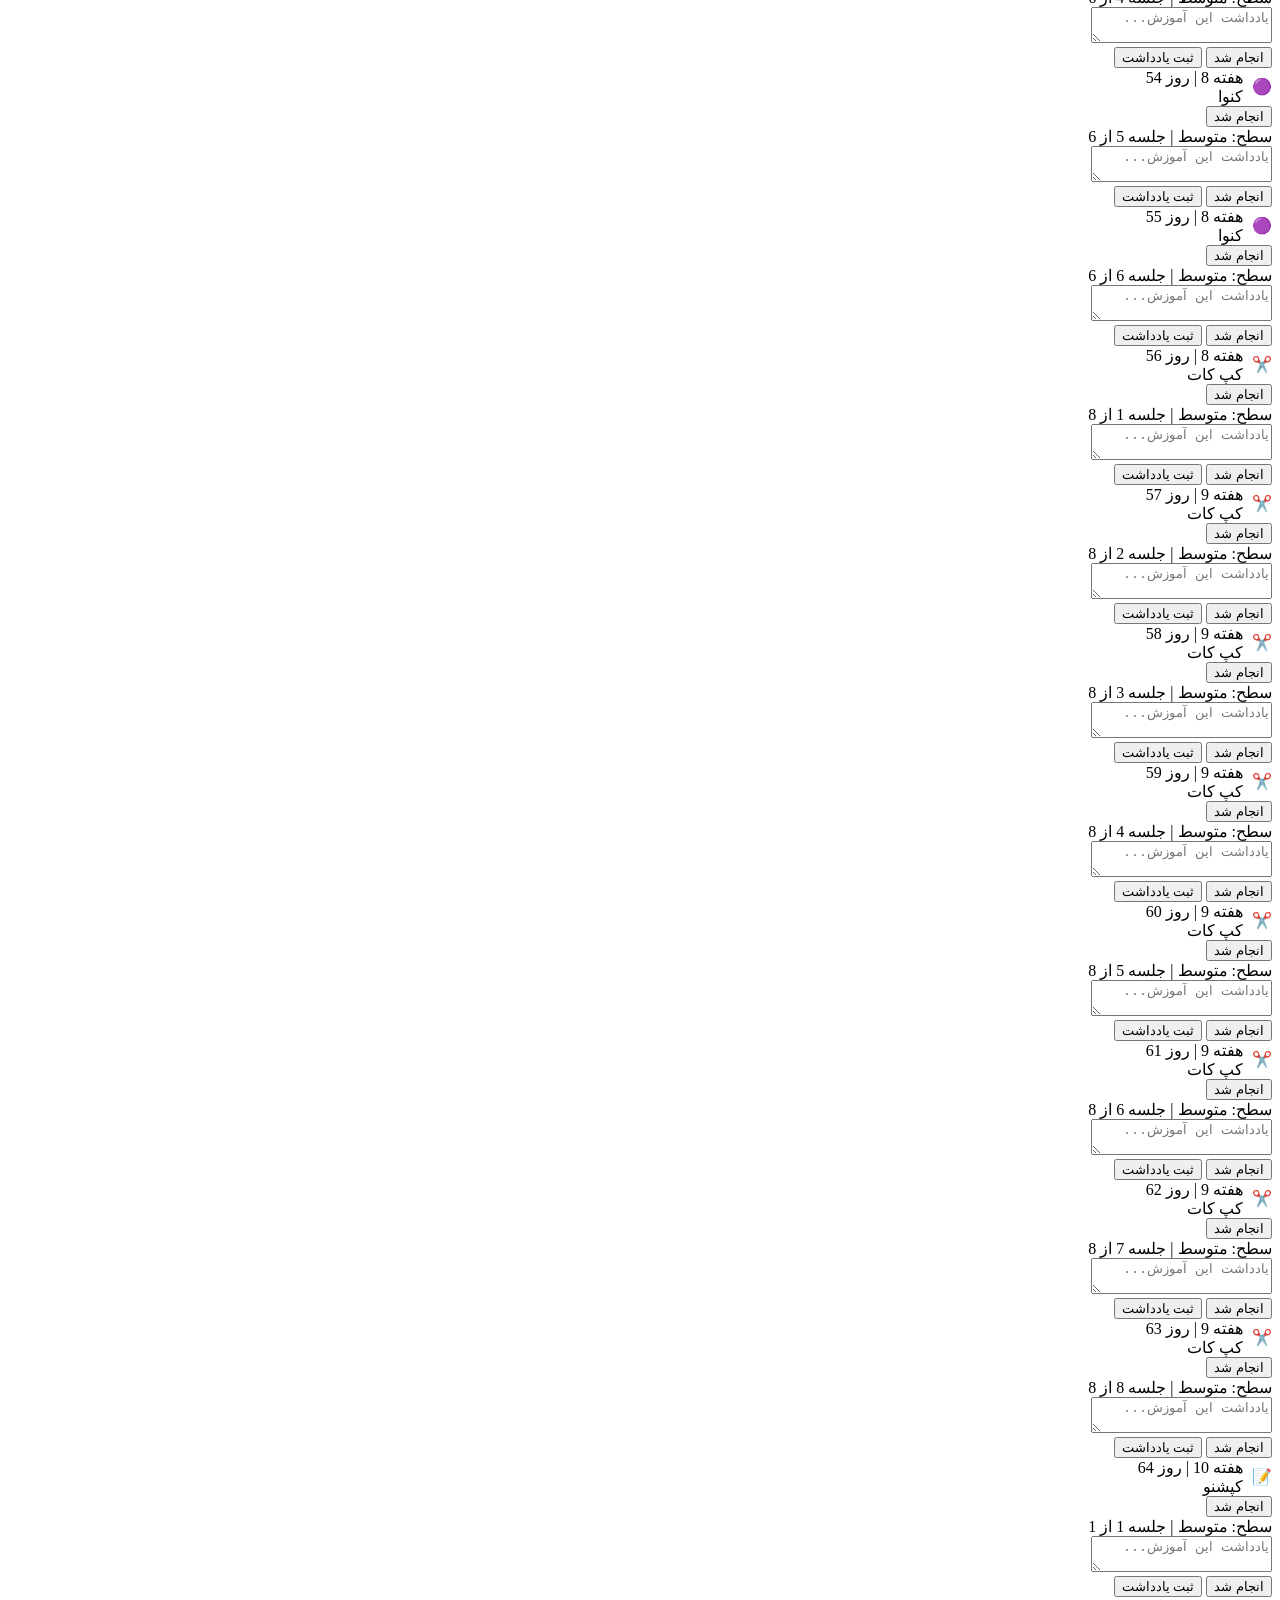
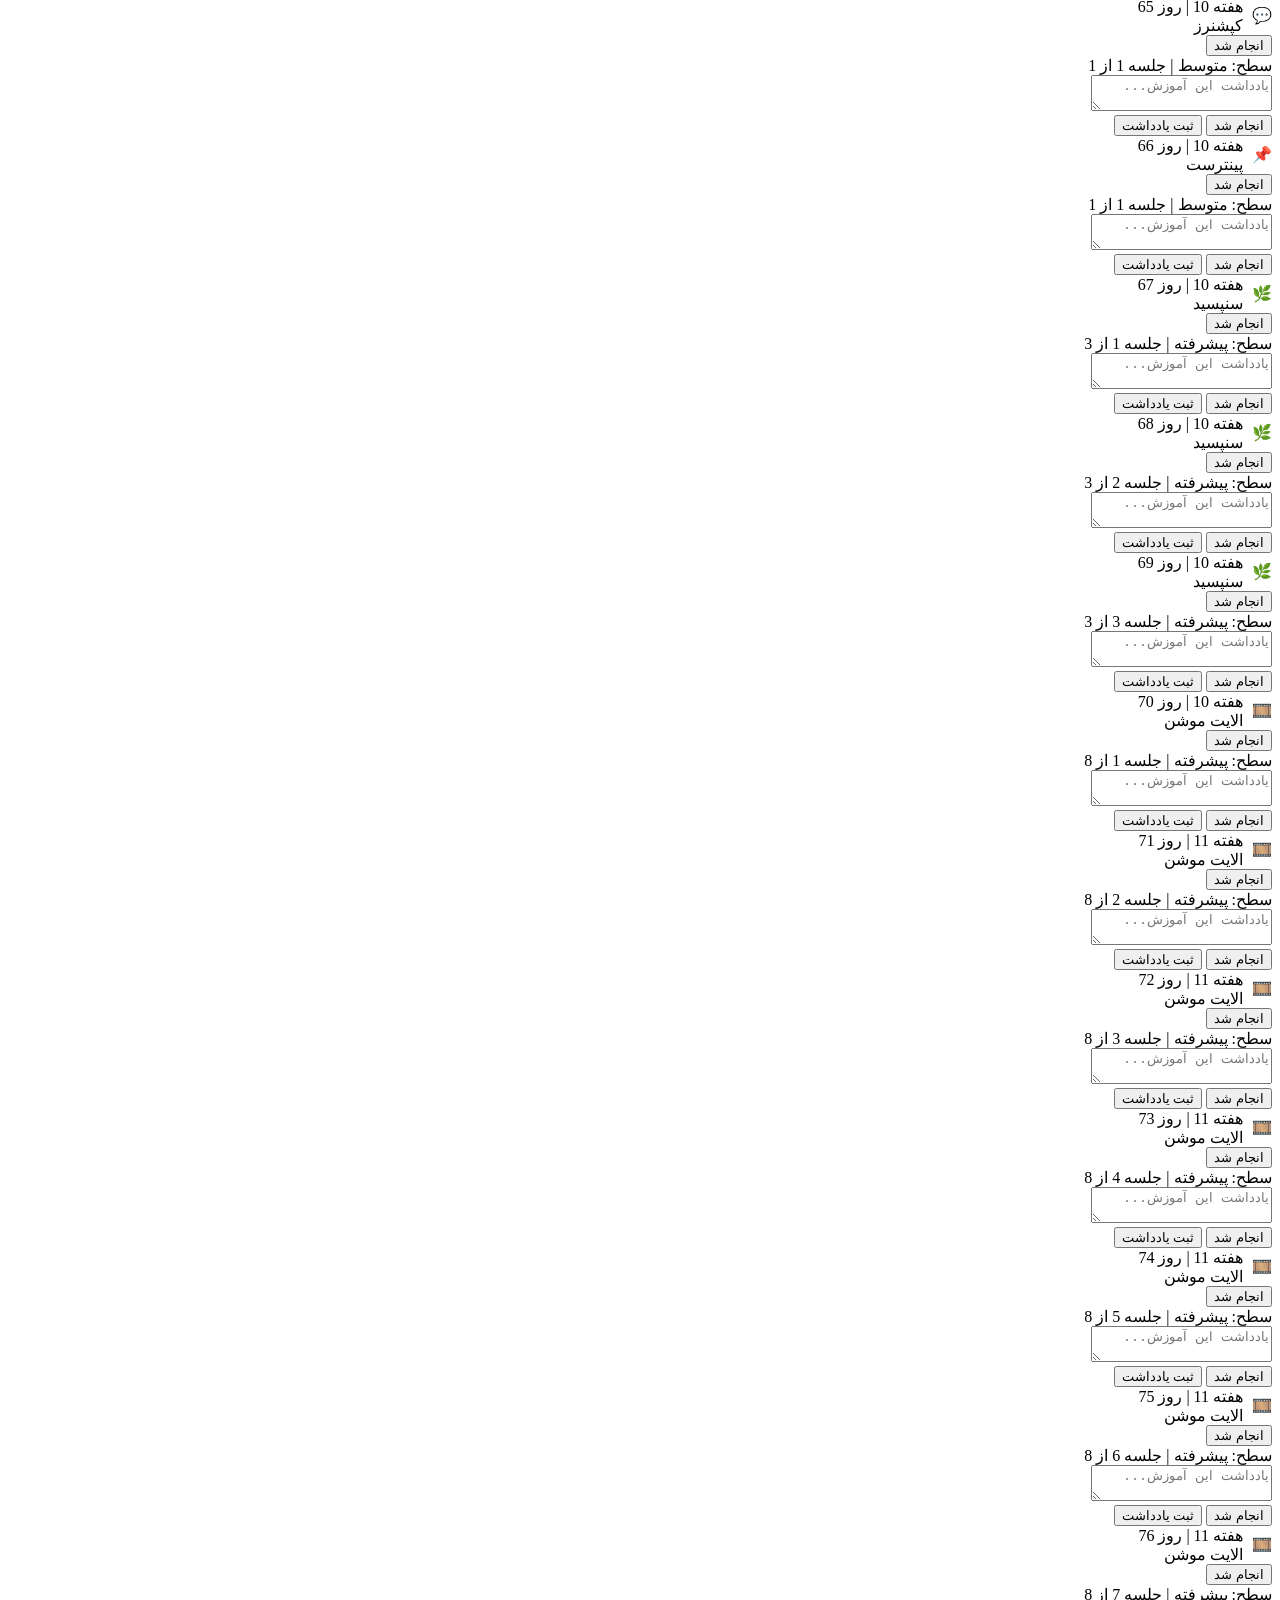
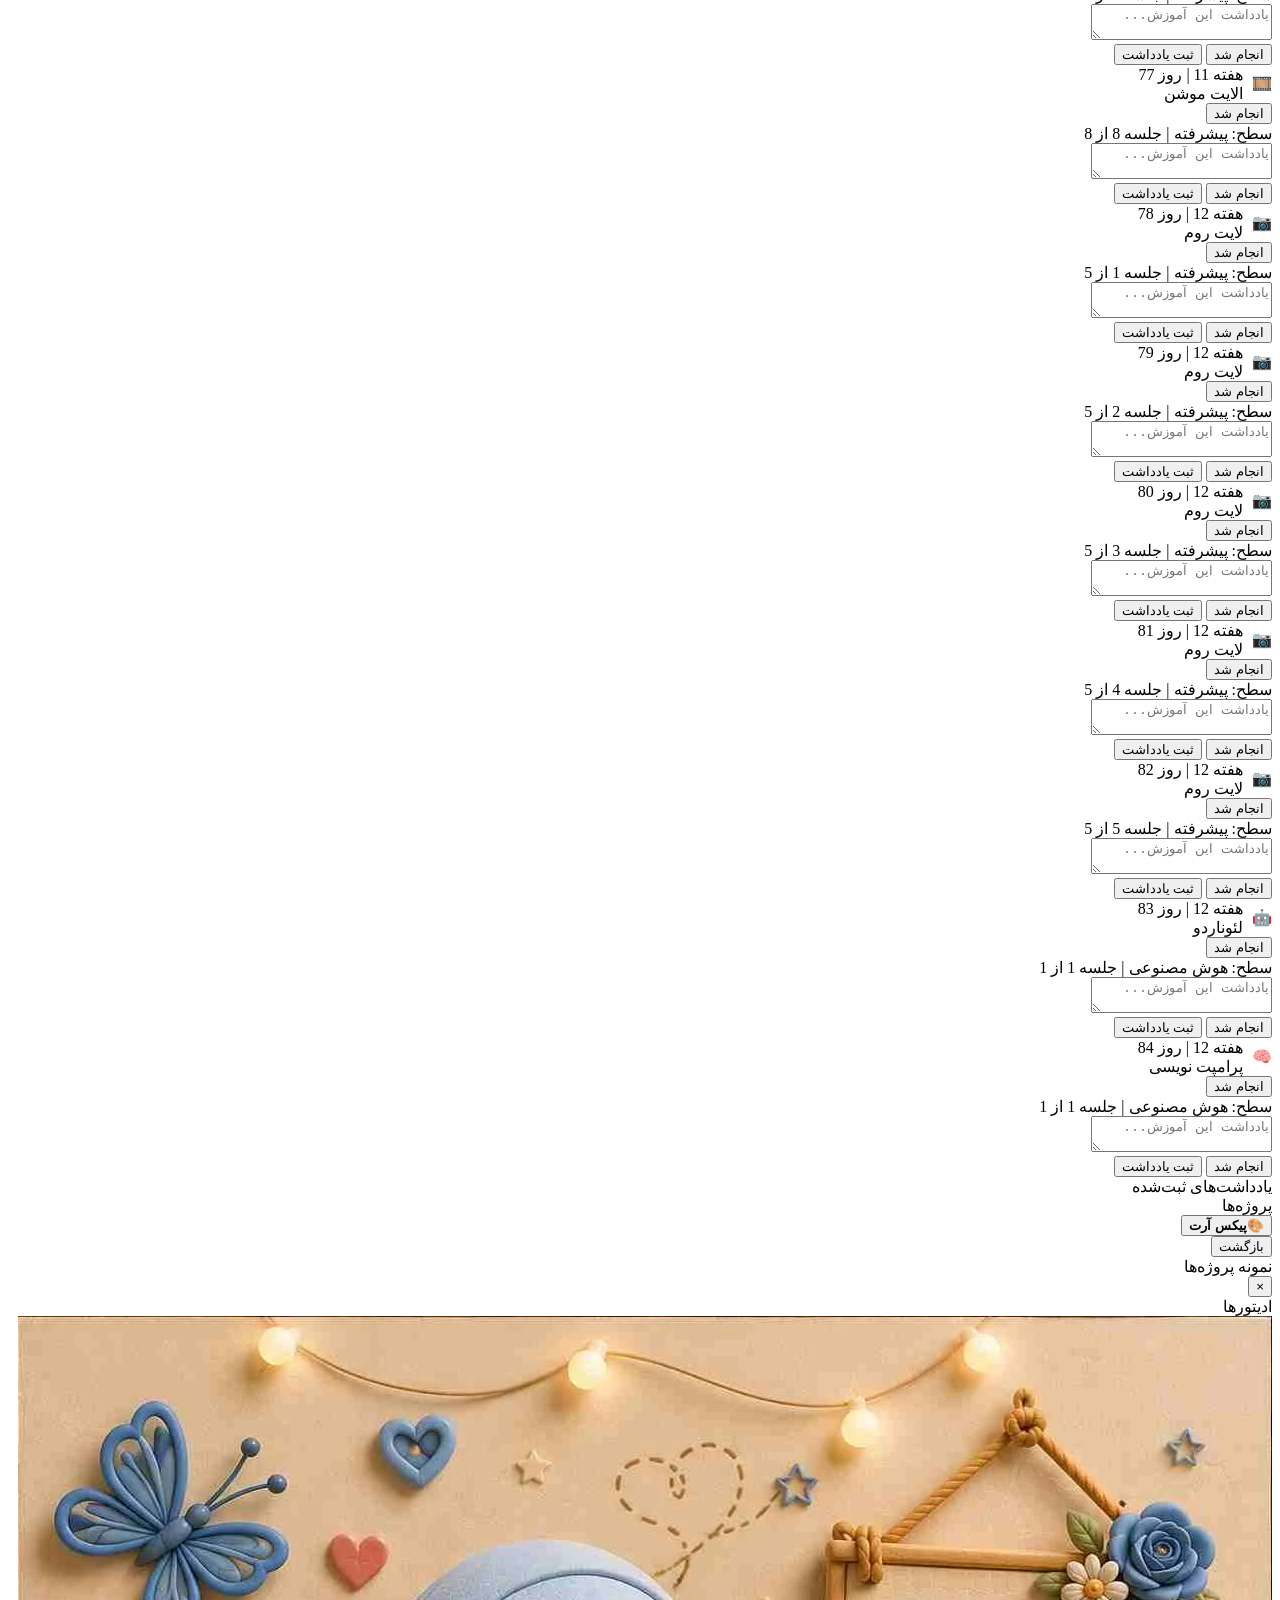
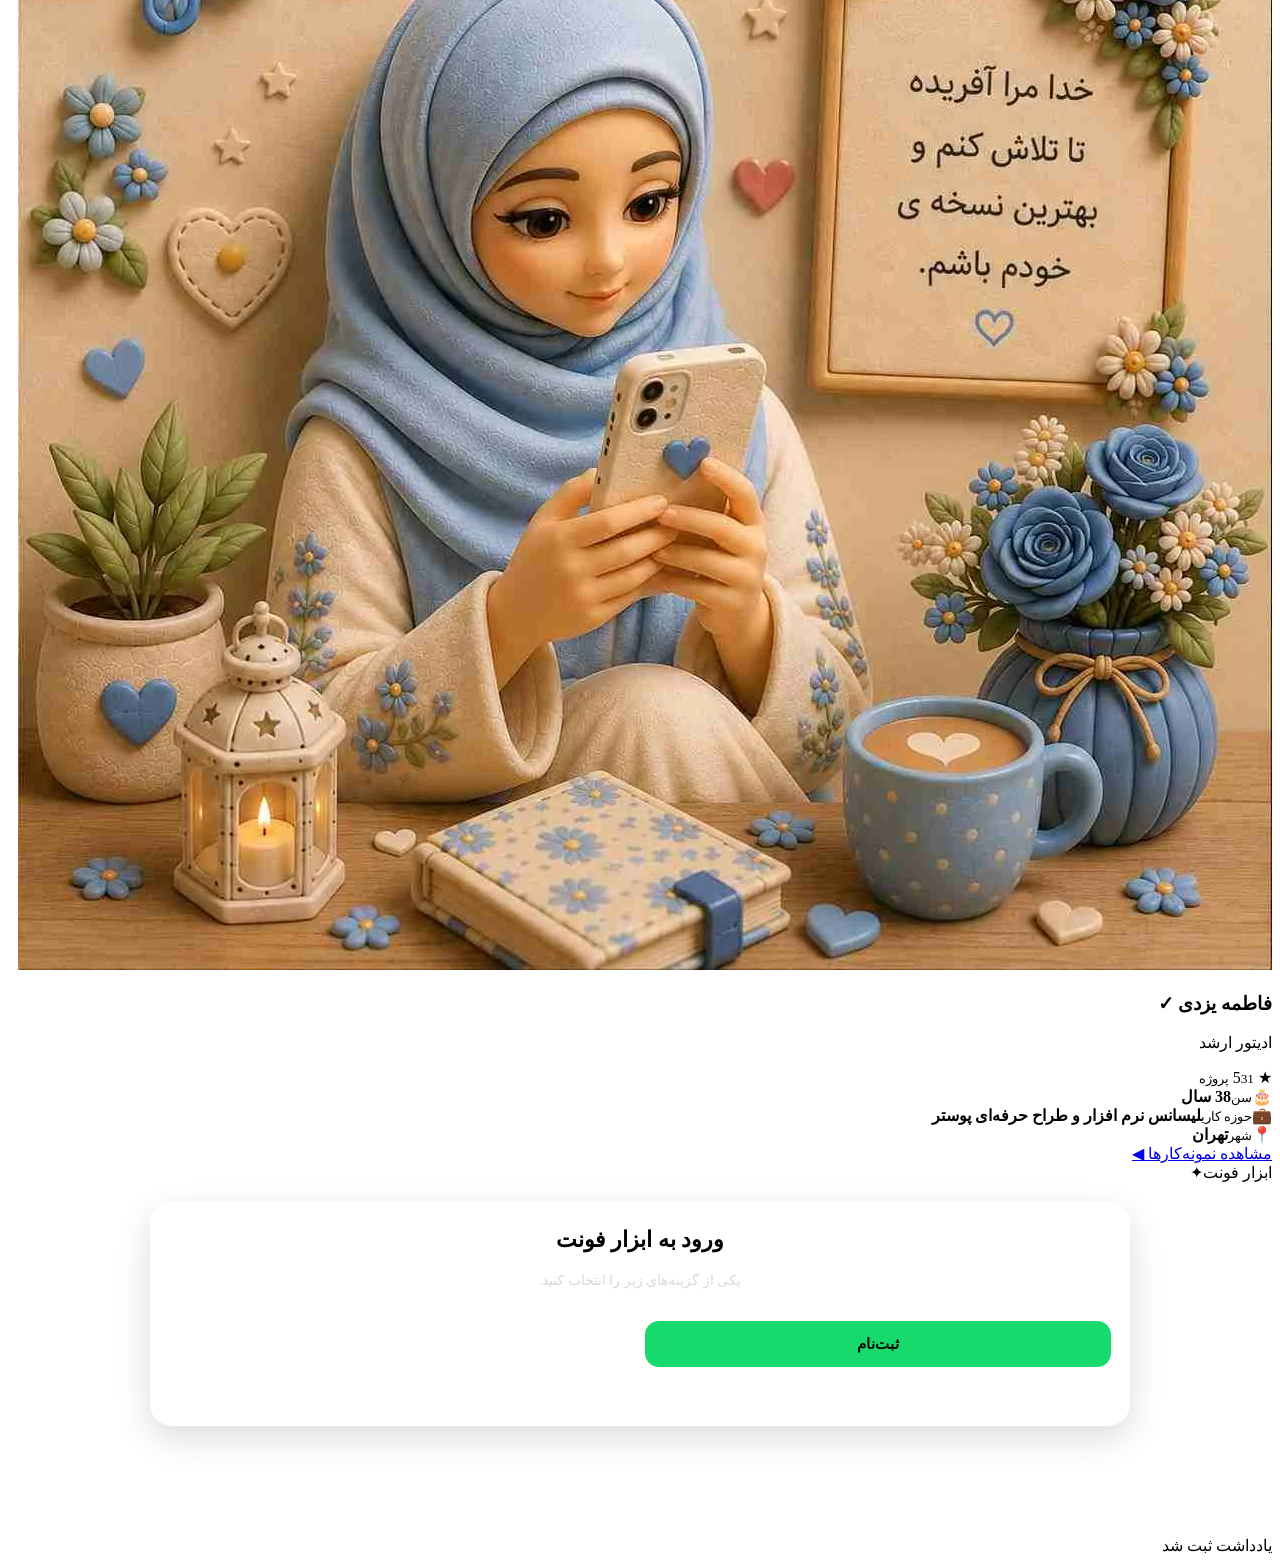
==== commit 4b12fb52: "Fix main navigation and registration retry" ====
--- a/index.html
+++ b/index.html
@@ -1,2 +1,454 @@
-<!doctype html><html lang="fa" dir="rtl"><head><meta charset="utf-8"><meta name="viewport" content="width=device-width,initial-scale=1"><meta name="theme-color" content="#00d9ff"><title>EditorsTeam</title><link rel="manifest" href="./manifest.json"><link rel="stylesheet" href="./assets/css/sales.css?v=16.0.0"><link rel="stylesheet" href="./assets/css/main.css?v=16.0.0"><link rel="stylesheet" href="./assets/css/fonto.css?v=8.0.0"></head><body class="splash-lock"><div id="splashIntro" aria-label="EditorsTeam intro"><img class="splash-logo" src="./assets/images/logo-transparent.png" alt="EditorsTeam"><div class="splash-title">EditorsTeam</div><div class="splash-loader"><span></span></div></div><div class="app"><div class="hero"><div class="logo-wrap"><img class="logo" src="./assets/images/logo-transparent.png" alt="EditorsTeam"><div><h1>تقویم آموزش حرفه‌ای ادیت با موبایل در ۸۴ روز</h1></div></div><div class="progress"><div id="bar" class="bar"></div></div><div class="actions"><a class="btn supportBtn" href="https://rubika.ir/editorsteamir" target="_blank">کانال روبیکا</a><a class="btn secondary" href="https://rubika.ir/joing/BBAEJBICI0KSHFTVXWHINBVKFFWZDRXC" target="_blank">ارسال پروژه</a></div></div><div class="bottom-nav"><div class="nav-inner"><button class="navbtn active" onclick="showView('dashboard',this)">خانه</button><button class="navbtn" onclick="showView('calendar',this)">تقویم</button><button class="navbtn" onclick="showView('notes',this)">یادداشت</button><button class="navbtn" onclick="showView('projects',this)">پروژه‌ها</button><button class="navbtn" onclick="showView('editors',this)">ادیتورها</button><button class="navbtn" onclick="showView('fonto',this)">ابزار فونت</button></div></div><div id="dashboard" class="view active"><div class="stats"><div class="stat"><b id="doneCount">0</b><span>انجام‌شده</span></div><div class="stat"><b>84</b><span>روز</span></div><div class="stat"><b>12</b><span>هفته</span></div><div class="stat"><b id="percent">0٪</b><span>پیشرفت</span></div></div><div class="section-title"><span>آموزش‌های دوره</span><span id="todayInfo"></span></div><div class="home-note">با انتخاب هر آموزش، لینک ویدئوی همان آموزش در روبیکا برای شما باز می‌شود.</div><div class="summary-grid" id="summary"></div></div><div id="calendar" class="view"><input id="search" class="search" placeholder="جستجو در آموزش‌ها..."><div class="tabs" id="tabs"></div><div class="section-title"><span>برنامه روزانه</span><span id="resultCount"></span></div><div id="list"></div></div><div id="notes" class="view"><div class="section-title"><span>یادداشت‌های ثبت‌شده</span></div><div id="notesList"></div></div><div id="projects" class="view"><div id="projectsHome" class="project-page active"><div class="section-title"><span>پروژه‌ها</span></div><div id="projectGrid" class="project-grid"></div></div><div id="projectDynamic" class="project-page"><button class="back-btn" onclick="backProjects()">بازگشت</button><div class="section-title"><span id="projectDynamicTitle">نمونه پروژه‌ها</span></div><div id="projectDynamicGallery" class="gallery-grid"></div></div></div><div id="imageModal" class="image-modal" onclick="closeImage()"><button class="close-modal">×</button><img id="modalImage" src="" alt=""></div><div id="editors" class="view"><div class="section-title"><span>ادیتورها</span></div><div id="editorsList" class="editors-list"></div></div><div id="fonto" class="view fonto-view"><div class="section-title"><span>ابزار فونت</span><span>✦</span></div><div id="fontoGate" class="fonto-gate"><div class="fonto-gate-card"><div class="fonto-gate-title">ورود به ابزار فونت</div><p class="fonto-gate-message">یکی از گزینه‌های زیر را انتخاب کنید.</p><div id="fontoGateChoices" class="fonto-gate-choices"><button id="fontoRegisterChoice" class="fonto-login" type="button">ثبت‌نام</button> <button id="fontoExistingChoice" class="fonto-login fonto-login-secondary" type="button">قبلاً ثبت‌نام کردم</button></div><form id="fontoRegisterForm" class="fonto-auth-form hidden" autocomplete="off"><label>نام و نشان<input id="fontoRegisterName" class="fonto-input" type="text" maxlength="100" autocomplete="name" required></label> <label>شماره تماس<input id="fontoRegisterPhone" class="fonto-input" type="tel" inputmode="numeric" maxlength="11" autocomplete="tel" placeholder="مثلاً 09123456789" required></label> <label>شهر<input id="fontoRegisterCity" class="fonto-input" type="text" maxlength="80" autocomplete="address-level2" required></label> <button id="fontoRegisterSubmit" class="fonto-login" type="submit">ثبت درخواست</button> <button class="fonto-auth-back" type="button" data-fonto-auth-back>بازگشت</button></form><form id="fontoLoginForm" class="fonto-auth-form hidden" autocomplete="off"><label>شماره تماس<input id="fontoPhone" class="fonto-input" type="tel" inputmode="numeric" maxlength="11" autocomplete="username" placeholder="09123456789" required><small>شماره تلفن خود را با صفر وارد کنید.</small></label> <label>رمز عبور<input id="fontoUserPassword" class="fonto-input" type="password" autocomplete="off" required></label> <button id="fontoLoginBtn" class="fonto-login" type="submit">ورود</button> <button class="fonto-auth-back" type="button" data-fonto-auth-back>بازگشت</button></form><div id="fontoStatus" class="fonto-status" aria-live="polite">اطلاعات ورود به‌صورت امن با Supabase بررسی می‌شود.</div></div></div><div id="fontoEditor" class="fonto-editor hidden"><div id="fontoLoginToday" class="fonto-login-today" aria-live="polite">ورودهای امروز: در حال دریافت…</div><div class="fonto-layout"><div class="fonto-canvas-wrap"><canvas id="fontoCanvas" width="900" height="400"></canvas></div><div class="fonto-controls"><div class="fonto-panel fonto-text-composer"><div class="fonto-field"><label for="fontoText">متن چندسطری</label><textarea id="fontoText" rows="3" dir="rtl">
-متن خود را بنویسید</textarea></div><div class="fonto-text-layout"><div class="fonto-segmented" role="group" aria-label="تراز متن"><button type="button" data-fonto-align="right" aria-pressed="false">راست‌چین</button><button type="button" class="active" data-fonto-align="center" aria-pressed="true">وسط‌چین</button><button type="button" data-fonto-align="left" aria-pressed="false">چپ‌چین</button></div><div class="fonto-segmented fonto-direction-switch" role="group" aria-label="جهت نوشتن"><button type="button" class="active" data-fonto-direction="rtl" aria-pressed="true">RTL</button><button type="button" data-fonto-direction="ltr" aria-pressed="false">LTR</button></div></div></div><div class="fonto-panel fonto-font-panel"><h3>اندازه متن</h3><div class="fonto-field fonto-size-field"><label>اندازه<output id="fontoSizeValue">نرمال · ۴۴</output></label><div class="fonto-size-slider"><input id="fontoSize" type="range" min="-100" max="100" step="1" value="0" dir="rtl" aria-label="اندازه متن؛ راست کوچک‌تر، وسط نرمال، چپ بزرگ‌تر"><span class="fonto-size-midpoint" aria-hidden="true"></span></div><div class="fonto-size-scale" aria-hidden="true"><span>− کوچک‌تر</span><span>نرمال</span><span>+ بزرگ‌تر</span></div></div></div><div class="fonto-panel"><h3>رنگ و افکت</h3><div class="fonto-row"><div class="fonto-field"><label>رنگ متن</label><input id="fontoColor" type="color" value="#ffffff"></div><div class="fonto-field"><label>رنگ حاشیه</label><input id="fontoStroke" type="color" value="#000000"></div></div><div class="fonto-field"><label>ضخامت حاشیه</label><input id="fontoStrokeWidth" type="range" min="0" max="20" value="0"></div><label class="fonto-check"><input id="fontoShadow" type="checkbox" checked="checked"> سایه</label><div class="fonto-field"><label>Blur سایه</label><input id="fontoShadowBlur" type="range" min="0" max="40" value="12"></div><label class="fonto-check"><input id="fontoGradient" type="checkbox"> گرادیان</label><div class="fonto-row"><input id="fontoGradientA" type="color" value="#ffffff"><input id="fontoGradientB" type="color" value="#18d96b"></div></div><div class="fonto-panel"><h3>پس‌زمینه</h3><div class="fonto-presets"><button type="button" data-fonto-bg="#1769e0">آبی</button><button type="button" data-fonto-bg="transparent">شفاف</button><button type="button" data-fonto-bg="#000000">مشکی</button><button type="button" data-fonto-bg="#ffffff">سفید</button><button type="button" data-fonto-bg="#18d96b">سبز</button></div><div class="fonto-row fonto-bg-color-row"><input id="fontoBgColor" type="color" value="#1769e0"></div></div><div class="fonto-panel"><h3>جایگذاری و چرخش</h3><div class="fonto-row"><div class="fonto-field"><label>افقی</label><input id="fontoX" type="range" min="0" max="1" step=".01" value=".5"></div><div class="fonto-field"><label>عمودی</label><input id="fontoY" type="range" min="0" max="1" step=".01" value=".5"></div></div><div class="fonto-row"><div class="fonto-field"><label>چرخش</label><input id="fontoRotate" type="range" min="-180" max="180" value="0"></div><div class="fonto-field"><label>بزرگنمایی</label><input id="fontoScale" type="range" min=".5" max="2" step=".01" value="1"></div></div></div><div class="fonto-actions"><button id="fontoReset" class="fonto-action">بازنشانی</button><button id="fontoDownload" class="fonto-action fonto-download">دانلود PNG</button></div><button id="fontoLogout" class="fonto-action">خروج از ابزار فونت</button><div class="fonto-note">فونت‌ها از Supabase دریافت می‌شوند و هر فونت بعد از اولین استفاده در مرورگر Cache می‌شود. PNG شفاف واقعاً بدون پس‌زمینه صادر می‌شود.</div></div></div></div></div></div><script src="./assets/js/plan.js?v=6.0.0" defer="defer"></script><script src="./assets/js/app.js?v=18.0.0" defer="defer"></script><script src="./assets/js/projects.js?v=16.0.0" defer="defer"></script><script src="./assets/js/editors.js?v=16.0.0" defer="defer"></script><script src="./assets/js/fonto.js?v=9.0.0" defer="defer"></script><div id="noteToast" class="note-toast">یادداشت ثبت شد</div><script src="./assets/js/splash.js?v=16.0.0" defer="defer"></script><script src="./assets/js/supabase-prices.js?v=clean1" defer="defer"></script></body></html>+<!doctype html>
+<html lang="fa" dir="rtl">
+  <head>
+    <meta charset="utf-8" />
+    <meta name="viewport" content="width=device-width,initial-scale=1" />
+    <meta name="theme-color" content="#00d9ff" />
+    <title>EditorsTeam</title>
+    <link rel="manifest" href="./manifest.json" />
+    <link rel="stylesheet" href="./assets/css/sales.css?v=16.0.0" />
+    <link rel="stylesheet" href="./assets/css/main.css?v=16.1.0" />
+    <link rel="stylesheet" href="./assets/css/fonto.css?v=8.1.0" />
+  </head>
+  <body class="splash-lock">
+    <div id="splashIntro" aria-label="EditorsTeam intro">
+      <img
+        class="splash-logo"
+        src="./assets/images/logo-transparent.png"
+        alt="EditorsTeam"
+      />
+      <div class="splash-title">EditorsTeam</div>
+      <div class="splash-loader"><span></span></div>
+    </div>
+    <div class="app">
+      <div class="hero">
+        <div class="logo-wrap">
+          <img
+            class="logo"
+            src="./assets/images/logo-transparent.png"
+            alt="EditorsTeam"
+          />
+          <div><h1>تقویم آموزش حرفه‌ای ادیت با موبایل در ۸۴ روز</h1></div>
+        </div>
+        <div class="progress"><div id="bar" class="bar"></div></div>
+        <div class="actions">
+          <a
+            class="btn supportBtn"
+            href="https://rubika.ir/editorsteamir"
+            target="_blank"
+            >کانال روبیکا</a
+          ><a
+            class="btn secondary"
+            href="https://rubika.ir/joing/BBAEJBICI0KSHFTVXWHINBVKFFWZDRXC"
+            target="_blank"
+            >ارسال پروژه</a
+          >
+        </div>
+      </div>
+      <div class="bottom-nav">
+        <div class="nav-inner">
+          <button class="navbtn active" onclick="showView('dashboard',this)">
+            خانه</button
+          ><button class="navbtn" onclick="showView('calendar',this)">
+            تقویم</button
+          ><button class="navbtn" onclick="showView('notes',this)">
+            یادداشت</button
+          ><button class="navbtn" onclick="showView('projects',this)">
+            پروژه‌ها</button
+          ><button class="navbtn" onclick="showView('editors',this)">
+            ادیتورها</button
+          ><button class="navbtn" onclick="showView('fonto',this)">
+            ابزار فونت
+          </button>
+        </div>
+      </div>
+      <div id="dashboard" class="view active">
+        <div class="stats">
+          <div class="stat"><b id="doneCount">0</b><span>انجام‌شده</span></div>
+          <div class="stat"><b>84</b><span>روز</span></div>
+          <div class="stat"><b>12</b><span>هفته</span></div>
+          <div class="stat"><b id="percent">0٪</b><span>پیشرفت</span></div>
+        </div>
+        <div class="section-title">
+          <span>آموزش‌های دوره</span><span id="todayInfo"></span>
+        </div>
+        <div class="home-note">
+          با انتخاب هر آموزش، لینک ویدئوی همان آموزش در روبیکا برای شما باز
+          می‌شود.
+        </div>
+        <div class="summary-grid" id="summary"></div>
+      </div>
+      <div id="calendar" class="view">
+        <input id="search" class="search" placeholder="جستجو در آموزش‌ها..." />
+        <div class="tabs" id="tabs"></div>
+        <div class="section-title">
+          <span>برنامه روزانه</span><span id="resultCount"></span>
+        </div>
+        <div id="list"></div>
+      </div>
+      <div id="notes" class="view">
+        <div class="section-title"><span>یادداشت‌های ثبت‌شده</span></div>
+        <div id="notesList"></div>
+      </div>
+      <div id="projects" class="view">
+        <div id="projectsHome" class="project-page active">
+          <div class="section-title"><span>پروژه‌ها</span></div>
+          <div id="projectGrid" class="project-grid"></div>
+        </div>
+        <div id="projectDynamic" class="project-page">
+          <button class="back-btn" onclick="backProjects()">بازگشت</button>
+          <div class="section-title">
+            <span id="projectDynamicTitle">نمونه پروژه‌ها</span>
+          </div>
+          <div id="projectDynamicGallery" class="gallery-grid"></div>
+        </div>
+      </div>
+      <div id="imageModal" class="image-modal" onclick="closeImage()">
+        <button class="close-modal">×</button
+        ><img id="modalImage" src="" alt="" />
+      </div>
+      <div id="editors" class="view">
+        <div class="section-title"><span>ادیتورها</span></div>
+        <div id="editorsList" class="editors-list"></div>
+      </div>
+      <div id="fonto" class="view fonto-view">
+        <div class="section-title"><span>ابزار فونت</span><span>✦</span></div>
+        <div id="fontoGate" class="fonto-gate">
+          <div class="fonto-gate-card">
+            <div class="fonto-gate-title">ورود به ابزار فونت</div>
+            <p class="fonto-gate-message">
+              یکی از گزینه‌های زیر را انتخاب کنید.
+            </p>
+            <div id="fontoGateChoices" class="fonto-gate-choices">
+              <button
+                id="fontoRegisterChoice"
+                class="fonto-login"
+                type="button"
+              >
+                ثبت‌نام
+              </button>
+              <button
+                id="fontoExistingChoice"
+                class="fonto-login fonto-login-secondary"
+                type="button"
+              >
+                قبلاً ثبت‌نام کردم
+              </button>
+            </div>
+            <form
+              id="fontoRegisterForm"
+              class="fonto-auth-form hidden"
+              autocomplete="off"
+            >
+              <label
+                >نام و نشان<input
+                  id="fontoRegisterName"
+                  class="fonto-input"
+                  type="text"
+                  maxlength="100"
+                  autocomplete="name"
+                  required
+              /></label>
+              <label
+                >شماره تماس<input
+                  id="fontoRegisterPhone"
+                  class="fonto-input"
+                  type="tel"
+                  inputmode="numeric"
+                  maxlength="11"
+                  autocomplete="tel"
+                  placeholder="مثلاً 09123456789"
+                  required
+              /></label>
+              <label
+                >شهر<input
+                  id="fontoRegisterCity"
+                  class="fonto-input"
+                  type="text"
+                  maxlength="80"
+                  autocomplete="address-level2"
+                  required
+              /></label>
+              <button
+                id="fontoRegisterSubmit"
+                class="fonto-login"
+                type="submit"
+              >
+                ثبت درخواست
+              </button>
+              <button
+                class="fonto-auth-back"
+                type="button"
+                data-fonto-auth-back
+              >
+                بازگشت
+              </button>
+            </form>
+            <form
+              id="fontoLoginForm"
+              class="fonto-auth-form hidden"
+              autocomplete="off"
+            >
+              <label
+                >شماره تماس<input
+                  id="fontoPhone"
+                  class="fonto-input"
+                  type="tel"
+                  inputmode="numeric"
+                  maxlength="11"
+                  autocomplete="username"
+                  placeholder="09123456789"
+                  required
+                /><small>شماره تلفن خود را با صفر وارد کنید.</small></label
+              >
+              <label
+                >رمز عبور<input
+                  id="fontoUserPassword"
+                  class="fonto-input"
+                  type="password"
+                  autocomplete="off"
+                  required
+              /></label>
+              <button id="fontoLoginBtn" class="fonto-login" type="submit">
+                ورود
+              </button>
+              <button
+                class="fonto-auth-back"
+                type="button"
+                data-fonto-auth-back
+              >
+                بازگشت
+              </button>
+            </form>
+            <div id="fontoStatus" class="fonto-status" aria-live="polite"></div>
+          </div>
+        </div>
+        <div id="fontoEditor" class="fonto-editor hidden">
+          <div
+            id="fontoLoginToday"
+            class="fonto-login-today"
+            aria-live="polite"
+          >
+            ورودهای امروز: در حال دریافت…
+          </div>
+          <div class="fonto-layout">
+            <div class="fonto-canvas-wrap">
+              <canvas id="fontoCanvas" width="900" height="400"></canvas>
+            </div>
+            <div class="fonto-controls">
+              <div class="fonto-panel fonto-text-composer">
+                <div class="fonto-field">
+                  <label for="fontoText">متن چندسطری</label
+                  ><textarea id="fontoText" rows="3" dir="rtl">
+متن خود را بنویسید</textarea
+                  >
+                </div>
+                <div class="fonto-text-layout">
+                  <div
+                    class="fonto-segmented"
+                    role="group"
+                    aria-label="تراز متن"
+                  >
+                    <button
+                      type="button"
+                      data-fonto-align="right"
+                      aria-pressed="false"
+                    >
+                      راست‌چین</button
+                    ><button
+                      type="button"
+                      class="active"
+                      data-fonto-align="center"
+                      aria-pressed="true"
+                    >
+                      وسط‌چین</button
+                    ><button
+                      type="button"
+                      data-fonto-align="left"
+                      aria-pressed="false"
+                    >
+                      چپ‌چین
+                    </button>
+                  </div>
+                  <div
+                    class="fonto-segmented fonto-direction-switch"
+                    role="group"
+                    aria-label="جهت نوشتن"
+                  >
+                    <button
+                      type="button"
+                      class="active"
+                      data-fonto-direction="rtl"
+                      aria-pressed="true"
+                    >
+                      RTL</button
+                    ><button
+                      type="button"
+                      data-fonto-direction="ltr"
+                      aria-pressed="false"
+                    >
+                      LTR
+                    </button>
+                  </div>
+                </div>
+              </div>
+              <div class="fonto-panel fonto-font-panel">
+                <h3>اندازه متن</h3>
+                <div class="fonto-field fonto-size-field">
+                  <label>اندازه<output id="fontoSizeValue"></output></label>
+                  <div class="fonto-size-slider">
+                    <input
+                      id="fontoSize"
+                      type="range"
+                      min="-100"
+                      max="100"
+                      step="1"
+                      value="0"
+                      dir="rtl"
+                      aria-label="اندازه متن؛ راست کوچک‌تر، وسط نرمال، چپ بزرگ‌تر"
+                    /><span
+                      class="fonto-size-midpoint"
+                      aria-hidden="true"
+                    ></span>
+                  </div>
+                  <div class="fonto-size-scale" aria-hidden="true">
+                    <span>− کوچک‌تر</span><span>نرمال</span
+                    ><span>+ بزرگ‌تر</span>
+                  </div>
+                </div>
+              </div>
+              <div class="fonto-panel">
+                <h3>رنگ و افکت</h3>
+                <div class="fonto-row">
+                  <div class="fonto-field">
+                    <label>رنگ متن</label
+                    ><input id="fontoColor" type="color" value="#ffffff" />
+                  </div>
+                  <div class="fonto-field">
+                    <label>رنگ حاشیه</label
+                    ><input id="fontoStroke" type="color" value="#000000" />
+                  </div>
+                </div>
+                <div class="fonto-field">
+                  <label>ضخامت حاشیه</label
+                  ><input
+                    id="fontoStrokeWidth"
+                    type="range"
+                    min="0"
+                    max="20"
+                    value="0"
+                  />
+                </div>
+                <label class="fonto-check"
+                  ><input id="fontoShadow" type="checkbox" checked="checked" />
+                  سایه</label
+                >
+                <div class="fonto-field">
+                  <label>Blur سایه</label
+                  ><input
+                    id="fontoShadowBlur"
+                    type="range"
+                    min="0"
+                    max="40"
+                    value="12"
+                  />
+                </div>
+                <label class="fonto-check"
+                  ><input id="fontoGradient" type="checkbox" /> گرادیان</label
+                >
+                <div class="fonto-row">
+                  <input
+                    id="fontoGradientA"
+                    type="color"
+                    value="#ffffff"
+                  /><input id="fontoGradientB" type="color" value="#18d96b" />
+                </div>
+              </div>
+              <div class="fonto-panel">
+                <h3>پس‌زمینه</h3>
+                <div class="fonto-presets">
+                  <button type="button" data-fonto-bg="#1769e0">آبی</button
+                  ><button type="button" data-fonto-bg="transparent">
+                    شفاف</button
+                  ><button type="button" data-fonto-bg="#000000">مشکی</button
+                  ><button type="button" data-fonto-bg="#ffffff">سفید</button
+                  ><button type="button" data-fonto-bg="#18d96b">سبز</button>
+                </div>
+                <div class="fonto-row fonto-bg-color-row">
+                  <input id="fontoBgColor" type="color" value="#1769e0" />
+                </div>
+              </div>
+              <div class="fonto-panel">
+                <h3>جایگذاری و چرخش</h3>
+                <div class="fonto-row">
+                  <div class="fonto-field">
+                    <label>افقی</label
+                    ><input
+                      id="fontoX"
+                      type="range"
+                      min="0"
+                      max="1"
+                      step=".01"
+                      value=".5"
+                    />
+                  </div>
+                  <div class="fonto-field">
+                    <label>عمودی</label
+                    ><input
+                      id="fontoY"
+                      type="range"
+                      min="0"
+                      max="1"
+                      step=".01"
+                      value=".5"
+                    />
+                  </div>
+                </div>
+                <div class="fonto-row">
+                  <div class="fonto-field">
+                    <label>چرخش</label
+                    ><input
+                      id="fontoRotate"
+                      type="range"
+                      min="-180"
+                      max="180"
+                      value="0"
+                    />
+                  </div>
+                  <div class="fonto-field">
+                    <label>بزرگنمایی</label
+                    ><input
+                      id="fontoScale"
+                      type="range"
+                      min=".5"
+                      max="2"
+                      step=".01"
+                      value="1"
+                    />
+                  </div>
+                </div>
+              </div>
+              <div class="fonto-actions">
+                <button id="fontoReset" class="fonto-action">بازنشانی</button
+                ><button id="fontoDownload" class="fonto-action fonto-download">
+                  دانلود PNG
+                </button>
+              </div>
+              <button id="fontoLogout" class="fonto-action">
+                خروج از ابزار فونت
+              </button>
+            </div>
+          </div>
+        </div>
+      </div>
+    </div>
+    <script src="./assets/js/plan.js?v=6.0.0" defer="defer"></script>
+    <script src="./assets/js/app.js?v=18.0.0" defer="defer"></script>
+    <script src="./assets/js/sales-public.js?v=1.2.0" defer="defer"></script>
+    <script src="./assets/js/projects.js?v=17.1.0" defer="defer"></script>
+    <script src="./assets/js/editors.js?v=16.1.0" defer="defer"></script>
+    <script src="./assets/js/fonto.js?v=10.2.0" defer="defer"></script>
+    <div id="noteToast" class="note-toast">یادداشت ثبت شد</div>
+    <script src="./assets/js/splash.js?v=16.0.0" defer="defer"></script>
+  </body>
+</html>
--- a/assets/css/main.css
+++ b/assets/css/main.css
@@ -1,487 +1 @@
-:root {
-  --bg:#050514;
-  --card:#0c1026;
-  --card2:#101735;
-  --cyan:#00ddff;
-  --pink:#ff35f2;
-  --purple:#8e5bff;
-  --gold:#ffbb24;
-  --green:#20f596;
-  --text:#f7f8ff;
-  --muted:#9da8cb;
-  --danger:#ff5b7d;
-}
-*{box-sizing:border-box}
-body{
-  margin:0;
-  font-family:'Vazirmatn','IRANSans','Yekan Bakh',Tahoma,Arial,sans-serif;
-  color:var(--text);
-  background:
-    radial-gradient(circle at 15% 10%, #183d7c88 0 18%, transparent 32%),
-    radial-gradient(circle at 85% 5%, #8d1aff55 0 16%, transparent 32%),
-    linear-gradient(180deg,#050514,#06081c 45%,#03040d);
-  min-height:100vh;
-}
-body:before{
-  content:"";
-  position:fixed; inset:0; pointer-events:none;
-  background-image:
-    linear-gradient(90deg,rgba(0,221,255,.04) 1px,transparent 1px),
-    linear-gradient(rgba(255,53,242,.035) 1px,transparent 1px);
-  background-size:36px 36px;
-  mask-image:linear-gradient(to bottom,transparent,black 10%,black 80%,transparent);
-}
-.app{max-width:520px;margin:auto;padding:14px 14px 24px;position:relative}
-.hero{
-  margin-top:8px;
-  border:1px solid rgba(0,221,255,.25);
-  background:linear-gradient(155deg,rgba(18,27,68,.85),rgba(5,7,22,.92));
-  border-radius:28px;
-  padding:18px 14px;
-  box-shadow:0 0 35px rgba(0,221,255,.18), inset 0 0 50px rgba(255,53,242,.06);
-  overflow:hidden;
-  position:relative;
-}
-.hero:after{
-  content:""; position:absolute; width:180px; height:180px; border-radius:50%;
-  background:radial-gradient(circle,rgba(255,53,242,.32),transparent 65%);
-  left:-65px; top:-55px;
-}
-.logo-wrap{display:flex;align-items:center;gap:12px;position:relative;z-index:1}
-.logo{width:88px;height:88px;border-radius:0;object-fit:contain;background:transparent!important;border:none!important;padding:0;box-shadow:none;display:block;overflow:visible}
-h1{font-size:23px;margin:0 0 8px;text-shadow:0 0 15px var(--cyan)}
-.subtitle{font-size:12px;color:var(--muted);line-height:1.8}
-.actions{display:grid;grid-template-columns:1fr 1fr;gap:10px;margin-top:14px}
-a.btn, button.btn{
-  display:block;text-decoration:none;text-align:center;border:0;border-radius:16px;padding:12px 10px;
-  color:#04101b;font-weight:bold;background:linear-gradient(90deg,var(--cyan),var(--pink));
-  box-shadow:0 0 18px rgba(0,221,255,.24); cursor:pointer;
-}
-a.btn.secondary{background:linear-gradient(90deg,var(--gold),#ff7b00)}
-.stats{display:grid;grid-template-columns:repeat(5,1fr);gap:8px;margin:12px 0}
-.stat{background:rgba(9,14,35,.86);border:1px solid rgba(0,221,255,.18);border-radius:18px;padding:10px 6px;text-align:center}
-.stat b{display:block;color:var(--gold);font-size:18px}
-.stat span{font-size:10px;color:var(--muted)}
-.progress{height:14px;background:#0c1230;border-radius:999px;border:1px solid rgba(0,221,255,.22);overflow:hidden;margin:13px 0}
-.bar{height:100%;width:0;background:linear-gradient(90deg,var(--cyan),var(--pink),var(--gold));box-shadow:0 0 18px var(--cyan)}
-.search{width:100%;background:#070b1e;border:1px solid #283a70;color:white;border-radius:16px;padding:13px 14px;margin:10px 0;font-size:14px}
-.tabs{display:flex;gap:8px;overflow:auto;padding:6px 0 10px;scrollbar-width:none}
-.tab{white-space:nowrap;border:1px solid #30477e;background:#081126;color:#fff;border-radius:999px;padding:9px 13px;cursor:pointer}
-.tab.active{background:linear-gradient(90deg,var(--cyan),var(--pink));color:#04101b;font-weight:bold}
-.section-title{display:flex;justify-content:space-between;align-items:center;margin:10px 2px;color:#dfe7ff;font-weight:bold}
-.card{
-  background:linear-gradient(160deg,rgba(18,25,57,.96),rgba(6,9,24,.96));
-  border:1px solid rgba(0,221,255,.18);
-  border-radius:22px;
-  padding:13px;margin:10px 0;
-  box-shadow:0 0 22px rgba(0,0,0,.25);
-}
-.card.done{border-color:rgba(32,245,150,.75);box-shadow:0 0 18px rgba(32,245,150,.15);opacity:.72}
-.top-row{display:flex;align-items:center;justify-content:space-between;gap:10px}
-.course-title{font-size:19px;font-weight:bold;margin:8px 0 6px}
-.icon{
-  width:42px;height:42px;border-radius:14px;display:flex;align-items:center;justify-content:center;font-size:24px;
-  background:linear-gradient(145deg,#18265c,#090d21);border:1px solid rgba(255,255,255,.14);box-shadow:0 0 12px rgba(0,221,255,.18)
-}
-.badge{font-size:11px;color:#06101b;background:var(--gold);border-radius:999px;padding:5px 8px;font-weight:bold}
-.meta{font-size:12px;color:var(--muted);line-height:1.8}
-.note{width:100%;min-height:64px;margin-top:10px;border-radius:14px;border:1px solid #2a3e75;background:#050817;color:#fff;padding:10px;resize:vertical;font-family:Tahoma,Arial;font-size:12px}
-.card-actions{display:grid;grid-template-columns:1fr 1fr;gap:8px;margin-top:10px}
-.smallbtn{border:0;border-radius:14px;padding:10px 8px;color:#04101b;background:linear-gradient(90deg,var(--cyan),var(--pink));font-weight:bold;cursor:pointer;text-decoration:none;text-align:center;font-size:12px}
-.smallbtn.alt{background:linear-gradient(90deg,var(--gold),#ff8c00)}
-.summary-grid{display:grid;grid-template-columns:repeat(2,1fr);gap:8px}
-.summary-item{background:#080d22;border:1px solid rgba(255,255,255,.1);border-radius:16px;padding:9px;font-size:12px;color:var(--muted)}
-.summary-item b{color:#fff}
-.bottom-nav{position:sticky;top:10px;background:rgba(4,6,18,.78);backdrop-filter:blur(12px);border:1px solid rgba(0,221,255,.22);border-radius:18px;z-index:10;margin:12px 0 10px;box-shadow:0 0 20px rgba(0,221,255,.10)}
-.nav-inner{max-width:520px;margin:auto;display:grid;grid-template-columns:repeat(5,1fr);gap:4px;padding:7px}
-.navbtn{background:transparent;border:0;color:var(--muted);padding:8px;border-radius:14px;font-weight:bold}
-.navbtn.active{color:white;background:linear-gradient(90deg,rgba(0,221,255,.18),rgba(255,53,242,.18));border:1px solid rgba(0,221,255,.16)}
-.view{display:none}
-.view.active{display:block}
-.empty{text-align:center;color:var(--muted);padding:26px 0}
-.supportBtn span{display:block;font-size:10px;line-height:1.7;margin-top:3px;font-weight:normal;color:#04101b}.home-note{font-size:12px;color:var(--muted);line-height:1.8;margin:4px 2px 10px}.small-link{display:inline-block;margin-top:6px;color:var(--cyan);font-size:11px}
-
-@font-face{font-family:'Vazirmatn';src:local('Vazirmatn'),local('Vazir'),local('IRANSans'),local('Yekan Bakh');font-display:swap}
-body{letter-spacing:-.25px;text-rendering:optimizeLegibility;-webkit-font-smoothing:antialiased}
-h1{font-weight:800;line-height:1.75}
-.course-title,.section-title,.navbtn,a.btn,button.btn,.smallbtn{font-weight:800}
-.meta,.home-note,.subtitle,.supportBtn span{line-height:2}
-.note,.note-edit,input,textarea,button{font-family:'Vazirmatn','IRANSans','Yekan Bakh',Tahoma,Arial,sans-serif}
-
-
-/* Note saved toast */
-.note-toast{
-  position:fixed;
-  left:50%;
-  bottom:24px;
-  transform:translateX(-50%) translateY(18px);
-  background:linear-gradient(90deg,var(--green),var(--cyan));
-  color:#031018;
-  padding:11px 18px;
-  border-radius:999px;
-  font-weight:900;
-  font-size:14px;
-  box-shadow:0 0 24px rgba(32,245,150,.28);
-  z-index:99999;
-  opacity:0;
-  pointer-events:none;
-  transition:.25s ease;
-}
-.note-toast.show{
-  opacity:1;
-  transform:translateX(-50%) translateY(0);
-}
-
-
-/* Splash / logo motion intro */
-body.splash-lock{overflow:hidden;}
-#splashIntro{
-  position:fixed; inset:0; z-index:99999;
-  display:flex; align-items:center; justify-content:center; flex-direction:column;
-  background:
-    radial-gradient(circle at 50% 38%, rgba(0,221,255,.26), transparent 30%),
-    radial-gradient(circle at 42% 42%, rgba(255,53,242,.18), transparent 34%),
-    linear-gradient(180deg,#030516,#050920 58%,#02030b);
-  transition:opacity .65s ease, visibility .65s ease;
-}
-#splashIntro:before{
-  content:""; position:absolute; width:260px; height:260px; border-radius:50%;
-  border:2px solid rgba(0,221,255,.35);
-  box-shadow:0 0 34px rgba(0,221,255,.35), inset 0 0 35px rgba(255,53,242,.18);
-  animation:splashRing 1.35s ease-in-out infinite alternate;
-}
-#splashIntro:after{
-  content:""; position:absolute; inset:0; pointer-events:none;
-  background-image:
-    linear-gradient(90deg,rgba(0,221,255,.04) 1px,transparent 1px),
-    linear-gradient(rgba(255,53,242,.035) 1px,transparent 1px);
-  background-size:36px 36px;
-}
-.splash-logo{
-  width:190px; height:190px; object-fit:contain; position:relative; z-index:2;
-  filter:drop-shadow(0 0 18px rgba(0,221,255,.65)) drop-shadow(0 0 28px rgba(255,53,242,.28));
-  animation:splashLogoMotion 2.35s cubic-bezier(.22,.85,.2,1) both;
-}
-.splash-title{
-  margin-top:18px; position:relative; z-index:2;
-  font-weight:900; font-size:21px; letter-spacing:.5px;
-  text-shadow:0 0 16px rgba(0,221,255,.45);
-  animation:splashText .9s ease .75s both;
-}
-.splash-loader{
-  margin-top:18px; width:170px; height:5px; border-radius:999px; overflow:hidden;
-  background:rgba(255,255,255,.10); position:relative; z-index:2;
-}
-.splash-loader span{display:block;height:100%;width:100%;border-radius:inherit;background:linear-gradient(90deg,var(--cyan),var(--pink));transform-origin:right;animation:splashLoad 2.25s ease both;}
-body.splash-done #splashIntro{opacity:0;visibility:hidden;pointer-events:none;}
-body.splash-lock .app{opacity:0;transform:translateY(10px);}
-body.splash-done .app{opacity:1;transform:none;transition:opacity .55s ease, transform .55s ease;}
-@keyframes splashLogoMotion{
-  0%{opacity:0;transform:scale(.35) rotate(-360deg);} 
-  45%{opacity:1;transform:scale(1.09) rotate(18deg);}
-  68%{transform:scale(.96) rotate(-8deg);}
-  100%{opacity:1;transform:scale(1) rotate(0deg);}
-}
-@keyframes splashRing{from{transform:scale(.92);opacity:.55}to{transform:scale(1.08);opacity:1}}
-@keyframes splashText{from{opacity:0;transform:translateY(12px)}to{opacity:1;transform:none}}
-@keyframes splashLoad{from{transform:scaleX(0)}to{transform:scaleX(1)}}
-
-
-/* v19 embedded offline Persian fonts */
-@font-face{
-  font-family:'IRANYekanOffline';
-  src:url([data-uri]) format('truetype');
-  font-weight:500;
-  font-style:normal;
-  font-display:block;
-}
-@font-face{
-  font-family:'MorabbaOffline';
-  src:url([data-uri]) format('truetype');
-  font-weight:700;
-  font-style:normal;
-  font-display:block;
-}
-:root{
-  --font-main:'IRANYekanOffline',Tahoma,Arial,sans-serif;
-  --font-title:'MorabbaOffline','IRANYekanOffline',Tahoma,Arial,sans-serif;
-}
-html,body,input,textarea,button,select,a,p,span,div,li,.meta,.home-note,.subtitle{
-  font-family:var(--font-main)!important;
-  letter-spacing:-.15px;
-}
-h1,h2,h3,h4,.title,.section-title,.course-title,.tab,.navbtn,.smallbtn,.btn,button,.badge,.stat b,.splash-title{
-  font-family:var(--font-title)!important;
-  font-weight:700!important;
-  letter-spacing:-.35px;
-}
-.note,.note-edit,input,textarea{
-  font-family:var(--font-main)!important;
-  font-weight:500!important;
-  line-height:1.95!important;
-}
-h1{font-size:24px!important;line-height:1.7!important;}
-.course-title{font-size:20px!important;}
-.navbtn,.tab,.smallbtn,a.btn,button.btn{font-size:14px;}
-
-
-.project-grid{display:grid;grid-template-columns:repeat(2,1fr);gap:10px;margin-top:10px}
-.project-card{background:linear-gradient(160deg,rgba(18,25,57,.96),rgba(6,9,24,.96));border:1px solid rgba(0,221,255,.2);border-radius:20px;padding:18px 10px;text-align:center;font-weight:bold;color:#fff;box-shadow:0 0 18px rgba(0,221,255,.12);cursor:pointer}
-.project-card b{display:block;font-size:16px;margin-top:5px}
-.project-card span{font-size:24px}
-.project-page{display:none}
-.project-page.active{display:block}
-.gallery-grid{display:grid;grid-template-columns:repeat(2,1fr);gap:10px;margin-top:10px}
-.gallery-img{width:100%;height:auto;border-radius:16px;border:1px solid rgba(255,255,255,.22);box-shadow:0 0 16px rgba(0,221,255,.14);cursor:pointer;background:#050514}
-.back-btn{margin:10px 0;display:inline-block;border:0;border-radius:14px;padding:10px 14px;color:#04101b;background:linear-gradient(90deg,var(--gold),#ff8c00);font-weight:bold;cursor:pointer}
-.image-modal{display:none;position:fixed;inset:0;background:rgba(0,0,0,.88);z-index:999;align-items:center;justify-content:center;padding:14px}
-.image-modal.active{display:flex}
-.image-modal img{max-width:96vw;max-height:92vh;border-radius:16px;box-shadow:0 0 28px rgba(0,221,255,.35)}
-.image-modal .close-modal{position:absolute;top:16px;left:16px;background:linear-gradient(90deg,var(--cyan),var(--pink));border:0;border-radius:999px;width:42px;height:42px;font-size:24px;font-weight:bold;color:#06101b}
-
-
-.solution-grid{display:grid;grid-template-columns:repeat(2,1fr);gap:10px;margin-top:10px}
-.solution-card{background:linear-gradient(160deg,rgba(18,25,57,.96),rgba(6,9,24,.96));border:1px solid rgba(255,187,36,.28);border-radius:20px;padding:16px 10px;text-align:center;color:#fff;box-shadow:0 0 18px rgba(255,187,36,.10);cursor:pointer}
-.solution-card b{display:block;font-size:16px;margin-bottom:8px}
-.solution-card span{display:inline-block;color:#06101b;background:linear-gradient(90deg,var(--gold),#ff8c00);border-radius:999px;padding:5px 10px;font-weight:bold;font-size:12px}
-.receipt-card{margin-top:14px;background:linear-gradient(90deg,var(--cyan),var(--pink));color:#04101b;border-radius:18px;padding:14px;text-align:center;font-weight:bold;text-decoration:none;display:block;box-shadow:0 0 18px rgba(0,221,255,.18)}
-.payment-modal{display:none;position:fixed;inset:0;background:rgba(0,0,0,.86);z-index:1000;align-items:center;justify-content:center;padding:16px}
-.payment-modal.active{display:flex}
-.payment-box{width:min(92vw,420px);background:linear-gradient(160deg,rgba(18,25,57,.98),rgba(6,9,24,.98));border:1px solid rgba(0,221,255,.28);border-radius:24px;padding:18px;text-align:center;box-shadow:0 0 30px rgba(0,221,255,.22)}
-.payment-box h3{margin:0 0 12px;color:#fff}
-.card-number{direction:ltr;font-size:20px;letter-spacing:1px;background:#050817;border:1px solid #2a3e75;border-radius:16px;padding:12px;margin:10px 0;color:#fff}
-.owner-name{font-size:15px;color:var(--gold);margin:8px 0 14px}
-.pay-actions{display:grid;grid-template-columns:1fr 1fr;gap:8px}
-.pay-actions button{border:0;border-radius:14px;padding:11px 8px;font-weight:bold;cursor:pointer}
-.copy-btn{background:linear-gradient(90deg,var(--cyan),var(--pink));color:#04101b}
-.close-pay{background:linear-gradient(90deg,var(--gold),#ff8c00);color:#04101b}
-
-
-.navbtn{
- font-family:'Yekan Bakh','YekanBakh','IRANYekan','IRANSans',Tahoma !important;
- white-space:nowrap !important;
- font-size:12px !important;
-}
-h1,.hero-title,.app-title{
- font-family:'Yekan Bakh','YekanBakh','IRANYekan','IRANSans',Tahoma !important;
-}
-
-
-/* v34 - Yekan Bakh Bold UI update */
-h1,.hero-title,.app-title,
-.navbtn,
-a.btn,button.btn,
-.project-card b,
-.solution-card b,
-.receipt-card,
-.section-title,
-.smallbtn{
-  font-family:'Yekan Bakh','YekanBakh','IRANYekan','IRANSans',Tahoma,Arial,sans-serif !important;
-  font-weight:800 !important;
-}
-.navbtn{
-  white-space:nowrap !important;
-  font-size:11.5px !important;
-  padding:8px 3px !important;
-}
-a.btn,button.btn{
-  font-size:14px !important;
-}
-
-
-@font-face{
- font-family:'IRANYekanEmbedded';
- src:url([data-uri]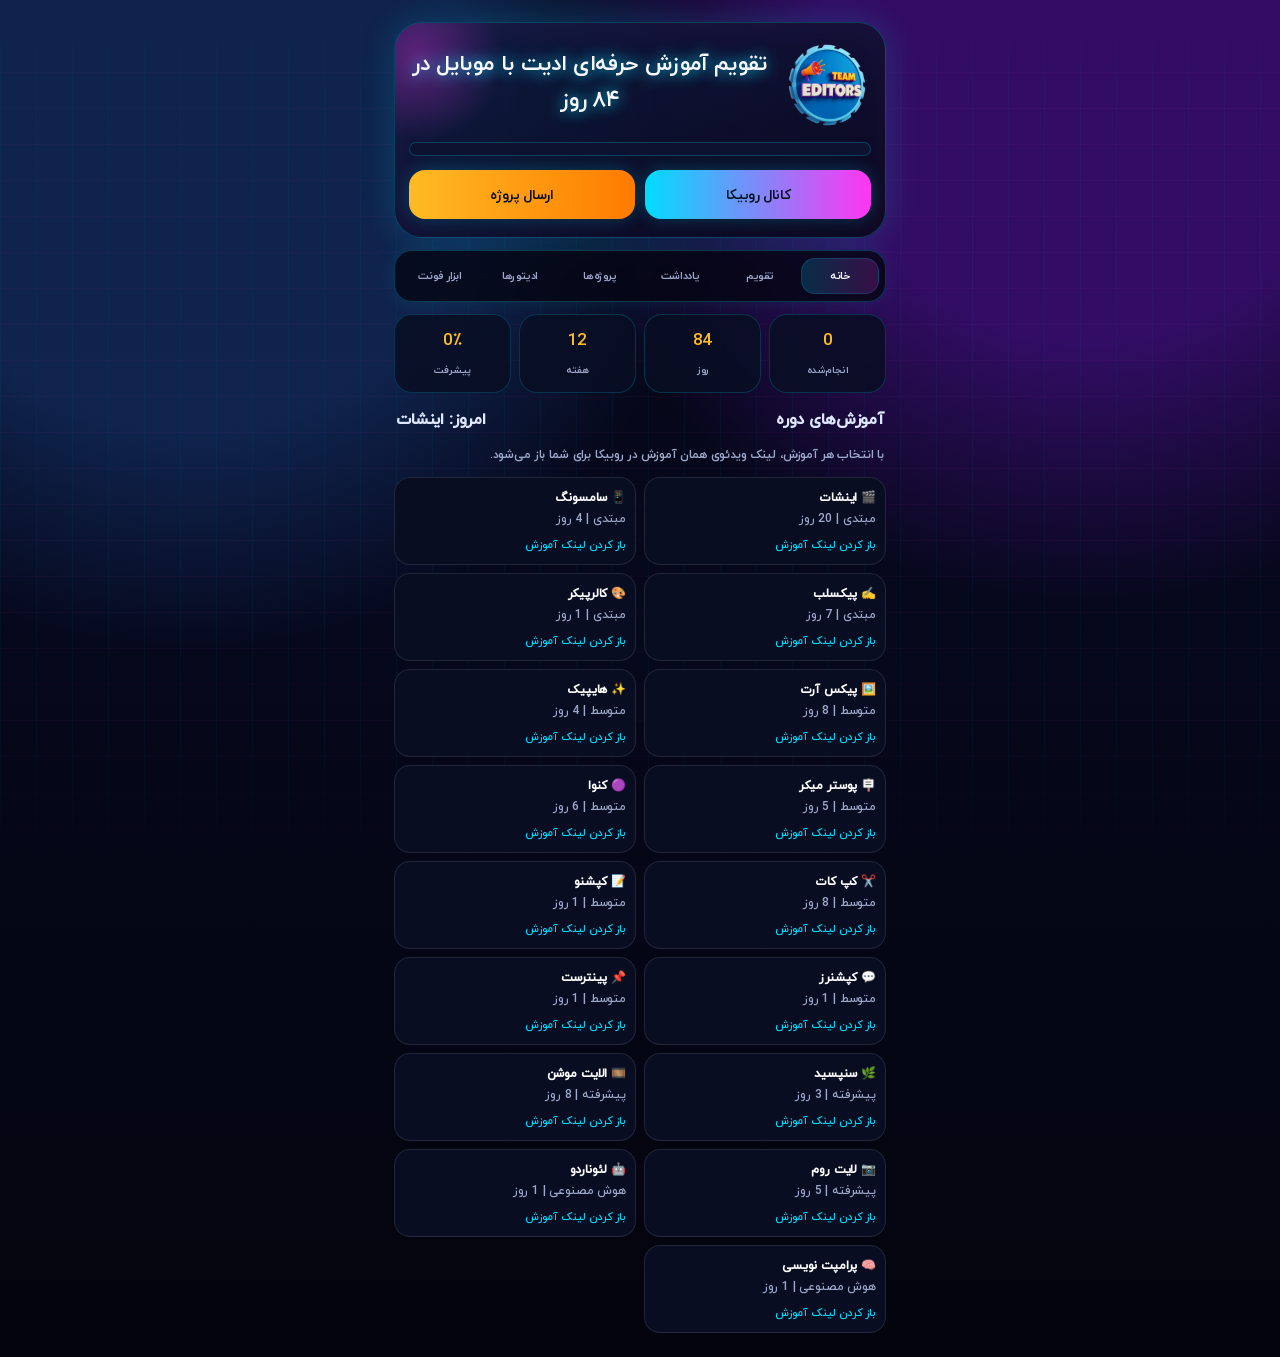
==== commit fc34240b: "Repair corrupted site stylesheet" ====
--- a/index.html
+++ b/index.html
@@ -7,8 +7,13 @@
     <title>EditorsTeam</title>
     <link rel="manifest" href="./manifest.json" />
     <link rel="stylesheet" href="./assets/css/sales.css?v=16.0.0" />
-    <link rel="stylesheet" href="./assets/css/main.css?v=16.1.0" />
+    <link rel="stylesheet" href="./assets/css/main.css?v=16.2.0" />
     <link rel="stylesheet" href="./assets/css/fonto.css?v=8.1.0" />
+    <style>
+      .nav-inner{display:grid!important;grid-template-columns:repeat(6,minmax(0,1fr))!important;gap:2px!important;max-width:none!important;overflow:hidden!important}
+      .navbtn{width:100%!important;min-width:0!important;padding-inline:2px!important;font-size:11px!important;white-space:nowrap!important}
+      @media(max-width:420px){.navbtn{font-size:10px!important;padding-inline:1px!important}}
+    </style>
   </head>
   <body class="splash-lock">
     <div id="splashIntro" aria-label="EditorsTeam intro">
--- a/assets/css/main.css
+++ b/assets/css/main.css
@@ -1 +1,487 @@
-Y��x-���jם��i��+��j[h��ܢ����6�:-jZ.����)޳S�&��B����&s�3SSC����6&C�33#c����6&C#�3s3S����7��3FFfc�����波6fc3Vc#����W'�S�3�SV&fc����v��C�6ff&##C����w&VV�3#cS�c����FW�C�6cvc�fc�����WFVC�3�F�6#����F�vW#�6fcV#vC��Т��&���6����s�&�&FW"�&��Ц&�G����&v����f��B�f֖Ǔ�uf��&�F�r�t�$�6�2r�u�V��&��r�F����&���6�2�6W&�c��6���#�f"���FW�B���&6�w&�V�C��&F���w&F�V�B�6�&6�RBRRR�3�6Cv3���R�G&�7&V�B3"R���&F���w&F�V�B�6�&6�RB�RRRR�3�CfcSRbR�G&�7&V�B3"R���Ɩ�V"�w&F�V�B��FVr�3SSB�3c�2CRR�33CB���֖�ֆV�v�C�f���Ц&�G��&Vf�&W��6��FV�C�"#���6�F���f��VC���6WC�����FW"�WfV�G3����S��&6�w&�V�B֖�vS��Ɩ�V"�w&F�V�B��FVr�&v&��##�#SR��B���G&�7&V�B����Ɩ�V"�w&F�V�B�&v&�#SR�S2�#C"��3R���G&�7&V�B����&6�w&�V�B�6��S�3g�3g����6�֖�vS�Ɩ�V"�w&F�V�B�F�&�GF���G&�7&V�B�&�6�R�&�6��R�G&�7&V�B���Т�����v�GF��S#���&v��WF�FF��s�G�G�#G���6�F���&V�F�fWТ�W&����&v���F������&�&FW#��6�ƖB&v&��##�#SR��#R���&6�w&�V�C�Ɩ�V"�w&F�V�B�SVFVr�&v&���#r�c���R��&v&�R�r�#"��"����&�&FW"�&F�W3�#����FF��s���G���&���6�F�s�3W�&v&��##�#SR�������6WBS�&v&�#SR�S2�#C"��b����fW&f��s���FFV㰢�6�F���&V�F�fS��Т�W&�gFW'��6��FV�C�"#��6�F���'6��WFS�v�GF������V�v�C����&�&FW"�&F�W3�SS��&6�w&�V�C�&F���w&F�V�B�6�&6�R�&v&�#SR�S2�#C"��3"��G&�7&V�BcRR����VgC��cW��F���SW���Т���v��w&�F�7���f�W��Ɩv�֗FV�3�6V�FW#�v�'���6�F���&V�F�fS��֖�FW��Т���v��v�GF�������V�v�C�����&�&FW"�&F�W3���&�V7B�f�C�6��F��&6�w&�V�C�G&�7&V�B���'F�C�&�&FW#����R���'F�C�FF��s��&���6�F�s����S�F�7���&��6���fW&f��s�f�6�&�WЦ��f��B�6��S�#7���&v�����FW�B�6�F�s�W�f"���7��Т�7V'F�F�W�f��B�6��S�'��6���#�f"����WFVB��Ɩ�RֆV�v�C��Т�7F���7�F�7���w&�C�w&�B�FV��FR�6��V��3�g"g#�v����&v���F��G�Ц�'F��'WGF���'F簢F�7���&��6��FW�B�FV6�&F������S�FW�B�Ɩv�6V�FW#�&�&FW#��&�&FW"�&F�W3�g��FF��s�'����6���#�3C#�f��B�vV�v�C�&��C�&6�w&�V�C�Ɩ�V"�w&F�V�B��FVr�f"���7���f"����沒���&���6�F�s���&v&��##�#SR��#B��7W'6�#����FW#��Ц�'F��6V6��F'��&6�w&�V�C�Ɩ�V"�w&F�V�B��FVr�f"���v��B��6fcv#�Т�7FG7�F�7���w&�C�w&�B�FV��FR�6��V��3�&WVB�R�g"��v�����&v��'�Т�7FG�&6�w&�V�C�&v&���B�3R��b��&�&FW#��6�ƖB&v&��##�#SR�����&�&FW"�&F�W3����FF��s��g��FW�B�Ɩv�6V�FW'Т�7FB'�F�7���&��6��6���#�f"���v��B��f��B�6��S���Т�7FB7�f��B�6��S���6���#�f"����WFVB�Т�&�w&W77��V�v�C�G��&6�w&�V�C�33#3�&�&FW"�&F�W3������&�&FW#��6�ƖB&v&��##�#SR��#"���fW&f��s���FFV��&v��7�Т�&'��V�v�C�S�v�GF���&6�w&�V�C�Ɩ�V"�w&F�V�B��FVr�f"���7���f"����沒�f"���v��B���&���6�F�s���f"���7��Т�6V&6��v�GF��S�&6�w&�V�C�3s#S�&�&FW#��6�ƖB3#�6s�6���#�v��FS�&�&FW"�&F�W3�g��FF��s�7�G���&v����f��B�6��S�G�Т�F'7�F�7���f�W��v�����fW&f��s�WF�FF��s�g���67&���&"�v�GF�����WТ�F'�v��FR�76S���w&�&�&FW#��6�ƖB33CsvS�&6�w&�V�C�3�#c�6���#�6ffc�&�&FW"�&F�W3������FF��s���7��7W'6�#����FW'Т�F"�7F�fW�&6�w&�V�C�Ɩ�V"�w&F�V�B��FVr�f"���7���f"����沒��6���#�3C#�f��B�vV�v�C�&��GТ�6V7F����F�F�W�F�7���f�W���W7F�g��6��FV�C�76R�&WGvVV�Ɩv�֗FV�3�6V�FW#��&v���'��6���#�6FfSvfc�f��B�vV�v�C�&��GТ�6&G��&6�w&�V�C�Ɩ�V"�w&F�V�B�cFVr�&v&���#R�Sr��b��&v&�bÒ�#B��b����&�&FW#��6�ƖB&v&��##�#SR������&�&FW"�&F�W3�#'���FF��s�7���&v�����&���6�F�s�#'�&v&�����#R���Т�6&B�F��W�&�&FW"�6���#�&v&�3"�#CR�S��sR��&���6�F�s���&v&�3"�#CR�S��R���6�G���s'Т�F��&�w�F�7���f�W��Ɩv�֗FV�3�6V�FW#��W7F�g��6��FV�C�76R�&WGvVV�v��Т�6�W'6R�F�F�W�f��B�6��S����f��B�vV�v�C�&��C��&v�㣇�g�Т�6�簢v�GF��C'���V�v�C�C'��&�&FW"�&F�W3�G��F�7���f�W��Ɩv�֗FV�3�6V�FW#��W7F�g��6��FV�C�6V�FW#�f��B�6��S�#G���&6�w&�V�C�Ɩ�V"�w&F�V�B�CVFVr�3�#cV2�3�C#��&�&FW#��6�ƖB&v&�#SR�#SR�#SR��B��&���6�F�s�'�&v&��##�#SR�����Т�&FvW�f��B�6��S���6���#�3c#�&6�w&�V�C�f"���v��B��&�&FW"�&F�W3������FF��s�W����f��B�vV�v�C�&��GТ��WF�f��B�6��S�'��6���#�f"����WFVB��Ɩ�RֆV�v�C��Т���FW�v�GF��S�֖�ֆV�v�C�cG���&v���F����&�&FW"�&F�W3�G��&�&FW#��6�ƖB3&6SsS�&6�w&�V�C�3S�s�6���#�6ffc�FF��s���&W6��S�fW'F�6öf��B�f֖Ǔ�F����&�öf��B�6��S�'�Т�6&B�7F���7�F�7���w&�C�w&�B�FV��FR�6��V��3�g"g#�v�����&v���F���Т�6���'F�&�&FW#��&�&FW"�&F�W3�G��FF��s�����6���#�3C#�&6�w&�V�C�Ɩ�V"�w&F�V�B��FVr�f"���7���f"����沒��f��B�vV�v�C�&��C�7W'6�#����FW#�FW�B�FV6�&F������S�FW�B�Ɩv�6V�FW#�f��B�6��S�'�Т�6���'F���G�&6�w&�V�C�Ɩ�V"�w&F�V�B��FVr�f"���v��B��6fc�3�Т�7V��'��w&�G�F�7���w&�C�w&�B�FV��FR�6��V��3�&WVB�"�g"��v���Т�7V��'�֗FV׶&6�w&�V�C�3�C##�&�&FW#��6�ƖB&v&�#SR�#SR�#SR����&�&FW"�&F�W3�g��FF��s����f��B�6��S�'��6���#�f"����WFVB�Т�7V��'�֗FV�'�6���#�6ffgТ�&�GF����g��6�F���7F�6���F����&6�w&�V�C�&v&�B�b����s���&6�G&��f��FW#�&�W"�'���&�&FW#��6�ƖB&v&��##�#SR��#"��&�&FW"�&F�W3�����֖�FW����&v��'���&���6�F�s�#�&v&��##�#SR���Т��b֖��W'����v�GF��S#���&v��WF�F�7���w&�C�w&�B�FV��FR�6��V��3�&WVB�R�g"��v�G��FF��s�w�Т��f'F�&6�w&�V�C�G&�7&V�C�&�&FW#��6���#�f"����WFVB��FF��s����&�&FW"�&F�W3�G��f��B�vV�v�C�&��GТ��f'F��7F�fW�6���#�v��FS�&6�w&�V�C�Ɩ�V"�w&F�V�B��FVr�&v&��##�#SR�����&v&�#SR�S2�#C"������&�&FW#��6�ƖB&v&��##�#SR��b�Т�f�Ww�F�7������WТ�f�Wr�7F�fW�F�7���&��6�Т�V�G��FW�B�Ɩv�6V�FW#�6���#�f"����WFVB��FF��s�#g�Т�7W�'D'F�7�F�7���&��6��f��B�6��S���Ɩ�RֆV�v�C��s��&v���F��7��f��B�vV�v�C���&�ö6���#�3C'����R���FW�f��B�6��S�'��6���#�f"����WFVB��Ɩ�RֆV�v�C�ヶ�&v��G�'����6����Ɩ淶F�7�����Ɩ�R�&��6���&v���F��g��6���#�f"���7�⓶f��B�6��S��Р�f��B�f6W�f��B�f֖Ǔ�uf��&�F�s�7&3���6uf��&�F�r����6uf��"r����6t�$�6�2r����6u�V��&��r��f��B�F�7���7vЦ&�G���WGFW"�76��s���#W��FW�B�&V�FW&��s��F�֗�T�Vv�&�ƗG���vV&��B�f��B�6���F���s��F�Ɩ6VGЦ��f��B�vV�v�C���Ɩ�RֆV�v�C��sWТ�6�W'6R�F�F�R��6V7F����F�F�R���f'F���'F��'WGF���'F���6���'F�f��B�vV�v�C��Т��WF����R���FR��7V'F�F�R��7W�'D'F�7�Ɩ�RֆV�v�C�'Т���FR����FR�VF�BƖ�WB�FW�F&V�'WGF��f��B�f֖Ǔ�uf��&�F�r�t�$�6�2r�u�V��&��r�F����&���6�2�6W&�gР�����FR6fVBF�7B�����FR�F�7G���6�F���f��VC���VgC�SS��&�GF�ӣ#G���G&�6f�&ӧG&�6�FU���SR�G&�6�FU�������&6�w&�V�C�Ɩ�V"�w&F�V�B��FVr�f"���w&VV��f"���7�⒓��6���#�33���FF��s������&�&FW"�&F�W3�������f��B�vV�v�C����f��B�6��S�G���&���6�F�s�#G�&v&�3"�#CR�S��#�����֖�FW����������6�G�������FW"�WfV�G3����S��G&�6�F����#W2V6S��Т���FR�F�7B�6��w���6�G����G&�6f�&ӧG&�6�FU���SR�G&�6�FU�����Р���7�6����v���F�����G&���&�G��7�6����6���fW&f��s���FFV�Т77�6���G&����6�F���f��VC���6WC���֖�FW���������F�7���f�W��Ɩv�֗FV�3�6V�FW#��W7F�g��6��FV�C�6V�FW#�f�W��F�&V7F���6��V�㰢&6�w&�V�C��&F���w&F�V�B�6�&6�RBSR3�R�&v&��##�#SR��#b��G&�7&V�B3R���&F���w&F�V�B�6�&6�RBC"RC"R�&v&�#SR�S2�#C"�����G&�7&V�B3BR���Ɩ�V"�w&F�V�B��FVr�33Sb�3S�#S�R�3#3"���G&�6�F����6�G��cW2V6R�f�6�&�ƗG��cW2V6S��Т77�6���G&�&Vf�&W��6��FV�C�"#��6�F���'6��WFS�v�GF��#c���V�v�C�#c��&�&FW"�&F�W3�SS��&�&FW#�'�6�ƖB&v&��##�#SR��3R���&���6�F�s�3G�&v&��##�#SR��3R����6WB3W�&v&�#SR�S2�#C"��������F���7�6�&��r�3W2V6R֖���WB��f��FR�FW&�FS��Т77�6���G&�gFW'��6��FV�C�"#��6�F���'6��WFS���6WC�����FW"�WfV�G3����S��&6�w&�V�B֖�vS��Ɩ�V"�w&F�V�B��FVr�&v&��##�#SR��B���G&�7&V�B����Ɩ�V"�w&F�V�B�&v&�#SR�S2�#C"��3R���G&�7&V�B����&6�w&�V�B�6��S�3g�3g���Т�7�6����v���v�GF������V�v�C�����&�V7B�f�C�6��F���6�F���&V�F�fS��֖�FW��#��f��FW#�G&��6�F�r���&v&��##�#SR��cR��G&��6�F�r�#��&v&�#SR�S2�#C"��#�������F���7�6���v���F���"�3W27V&�2�&W��W"��#"��R��"��&�F���Т�7�6��F�F�W���&v���F������6�F���&V�F�fS��֖�FW��#��f��B�vV�v�C���f��B�6��S�#���WGFW"�76��s��W���FW�B�6�F�s�g�&v&��##�#SR��CR�����F���7�6�FW�B�2V6R�sW2&�F���Т�7�6����FW'���&v���F�����v�GF��s���V�v�C�W��&�&FW"�&F�W3�������fW&f��s���FFV㰢&6�w&�V�C�&v&�#SR�#SR�#SR�����6�F���&V�F�fS��֖�FW��#��Т�7�6����FW"7�F�7���&��6���V�v�C�S�v�GF��S�&�&FW"�&F�W3���W&�C�&6�w&�V�C�Ɩ�V"�w&F�V�B��FVr�f"���7���f"����沒��G&�6f�&���&�v��&�v�C���F���7�6���B"�#W2V6R&�F��Ц&�G��7�6��F��R77�6���G&���6�G���f�6�&�ƗG����FFV����FW"�WfV�G3����S�Ц&�G��7�6����6����6�G���G&�6f�&ӧG&�6�FU�����Ц&�G��7�6��F��R���6�G���G&�6f�&Ӧ���S�G&�6�F����6�G��SW2V6R�G&�6f�&��SW2V6S�Ф�W�g&�W27�6���v���F��簢W��6�G���G&�6f�&ӧ66�R��3R�&�FFR��3cFVr��� �CRW��6�G���G&�6f�&ӧ66�R����&�FFR��FVr��Тc�W�G&�6f�&ӧ66�R��b�&�FFR�ӆFVr��ТW��6�G���G&�6f�&ӧ66�R��&�FFR�FVr��ЧФ�W�g&�W27�6�&��w�g&�׷G&�6f�&ӧ66�R��"���6�G���SW�F��G&�6f�&ӧ66�R������6�G���Ф�W�g&�W27�6�FW�G�g&�׶�6�G���G&�6f�&ӧG&�6�FU��'���F���6�G���G&�6f�&Ӧ���W�Ф�W�g&�W27�6���G�g&�׷G&�6f�&ӧ66�U����F��G&�6f�&ӧ66�U����Р���c�V�&VFFVB�ffƖ�RW'6��f��G2��f��B�f6W��f��B�f֖Ǔ�t�$�V���ffƖ�Rs��7&3�W&FF�f��B�G'VWG�S�6�'6WC�WFbӃ�&6ScB�T�t'u$d�'tTִ�4VDU%U��wDD�du$�TS�D�CG47t��t&�#�e�4�����4e�S�DǤ�s�v��&Tt&�%tgw7�Wt6ft�E�$g�4d4T֣�TvG6Uu�g�'��U$�&��tf�v%��Wtt&v�ŕ%#4�S�v�FD��66�S4#$44'6#$�t�W��tTD6%tcF4��&�e��sV�%ufwD�cT7�d$$'v#4�%'4��tF�$��TDD6f�$U�s����4�t$%�G�E��3SR��Cw&ws6����6��uTD傴eU4DETvtvt�t��&t$TD%�#�df�uW�$�uv%D�$u�E�w4d&tԔ$�4$��4$�C��r�65CwD6�tW4TT't�44$D�u����DG�t&D�4ft��DgD%t%�"�t�R��tt%t$ftFt֔F�t6�vv%R�t�b��3Dvw$f�Vb�$#7b�gw5df�c�%�%cr�Usb��t�t&%cT62�4d��4%t&u5"�tS5�44�wv��cDeU$����vt���tf�$�%Vt&u4"�V���$&UTddg�b�4%B�tGCDT�t#d$UTWu�f�r�t&%tWuS�t'&b��#��gv��dCWb�$Sr�tvf��t%t&�Dvu�Df��$B��t���eD$d���tV�t'�&F4%td�d�%D$ƴ�g�eTf�t%d�tTg$V4fft&4$�D$�r��TW5�&�4�$c�d�t&#�t5��T��4$�$���GuF2�t��t$&��tf�V�t%4$G4vt�TuT4�t$t&b��t�$#�U�t%4B�7t�w4��B�7t��t��B�t���ETB����T�B�t�4StDB��t���tD��47��fu��tdWt'd&4�Wu�DE��$B�����D72��4���V45gt$d��t�TD����b�t����b�Wt�2�4�5%D#�����d�Fe�4$5��vvd�ETFe�4$5��vv��V���7��t��D�5$�#�����tT�b�T4�TWudeTSftd%�"�Wu�R�TgD&$%�"�Wu�R�tt%T&%�t��4b�b�d&�t�u%�V4St$ft'uEtED�tCD֔F�t�T����&D'EB�5G��ņt&�7%�Wv5"򴔆R��47�T�u�Vte�b�&'"�D��t�e�&$���4TB��e�%$���GuF2�t�vt$�"�U$����t%D4&���TUGb�4T�Wu��TUGb�&�D�u�DeT7������gu��tv�&4��dTTSftd$#D�u$d�47������gt��tT�b�T&���#df�uvt&47��t��Dr�t&'TTStf�uvt&47��t��Dr�t&d%tuS5R�t'�%ETDcc%��S�Sft���TUDuTCwt%��TUDs�s3$&7"�tT�UWt5��TT6dc�ct$$�tVug�eTf�t%d$s�dt��B�t�w4��B�7t�w4tB�vt�t�U�B�u�%�tB�t�3DtB�7t�w4U�B�7t�gt��B�7t�F�t�����t�"�fu$��tut&d&��v�4S���t%'"�eV��tfgt$�%�tE��D6�b�4%t7uS�R�'�%ETD�����F�B�7t�d�vdB��vvTT�t'�$UTWt��T�b��&���#dc�6�t$$F��tD�64&�&4�Wu�DE���swuD$u�B�4��T�4B�U5Ft'�6�$R�v4SFt'$&�ub�gt&D%���t�tuG�D$��5��#D3t$�Ք����SFt'�$��DF�f4SFt%d$���F��4SFt"�$��6uF��SFt&��4���DTU�t$T$ӄ�#T��T�t$#t%sD$�f$6d%�t&uvD��S46d$�t�u����twt6d�'uDdDft6d$���vTt��tvt6d&S�&ub���cwt&�%c�uWtS�d�tt%���uu$Ԇ�%��S�td�%t�4�t��%T5wt�gt���7�$���E��TVt%d$��e6Df�DDt$�tDd��4�t4t�b�'u#���4�t5t#6��D���SU%d$�4�F�eTD%4d$s�U�4�W�t4$Tt��4�UVt�$3�E%4ft3Ft��tWtƔ#gFt"����E4w4dFt&�&vt�S�'44�t54%e���uwWt&D�T�u4TWu4�D�DtcT�5$�6$u�D�t$�D�t���tde6D$Ft6t�D��4�t#�D�u4�T�C&�D�te�w�t'd$3D'usD$�gTD&&tWusD$�gTD&&tWvuR��Tf�'T$�t�uF4��S46d$�t�t�B�6%7d�2��t�B�v�ggb�$&���u�dsDcwt'T&S�&u�dsDcwt'T$�TWu�D�Tf�t4t%���uv��f�t4t%C4V���e$54$���6�tTWt&�$���6�tTWt&�#TE4eTV�%�$�u6Df�V�%����&t�4��5b�����B�s�W�44$�TeF�eTSU%d$�TeF�eTSd$�$�DeDt�W�t4$ՔtDt�T�t�$�D�dDt'tT�DT4Tt�ttD4ft6t�tE�d&�4t�u�d&Ŕuwu�&�TvU��&��v�4'Tv��'�w'v'&�wfv$D'5�w�$�'D�s'�'f�tG��tǥE"��v&gC��U�v��W����r�����B�c3���B�7cS��"�USb�碶gcs��b���t�t4T�6�&wtte�$&��t��&��u��&�vfvt&�tv�d'tw�'�wEd'#Dwt$t'7tw�v%4'ETs�#��t�4&t�7�uUEr�&#vWgT��Sswf�����c��dÒ�Wr��¶ES"�梶WcS���r�ur���b��$�tt��eCc�Cd��¶d�d�t��Cdfg�CWgb���V�t��3dUCR���V�D��&EW�%D�WWt$�D�D�tׄ6�t���6�����6��d��#D�t�t��t��tETEt�ft�V4%�t&DF�$4$�"���%4d���5$�'t6�4���Ft7d$�7tt�4vt3tEuD�4�t�ӄ�tTD&t&�u��t&�uT�t&�v�t'$wt&t&$c��&�ET�t'D��tU�#DWtVt��Gd�UFtW4D$�t�CtV4%'td4T�%$ddU��5����tDd�t�tD��4T6$�tt6��&t7$�tWt%TÄt%dftft%��tG���Ft%d�C�U%4�EF4�5FT�$6tT�$FtUu44�ftET�Tgt4��UF��%t�T�4t�4�6��4����5T���t6D��t6d46t���6����t��6�tE7��Ft$�T7dĔ47�$�eD%7t3$�Et&�gt��4Vt3DƴvtD'4�3t�Dd3��T�D4���tD�ִ�tt4T�td4���5�t64�E��D�6��$7t�tdD�F�4$E���gtF��4dGD��ttu4�%7td�S%Fted%Ue4d�%dede�%gte�f�%vtf$gt%�fTc�%�f�t�%�tf�uT%�tf�vt&gw4&$gDsD&'tgt�T&6tg��&Ec$�4&TcT��&Wtc��&ftb��&ut4��&�td��&�tt���&�tt��t&�t���&�u$��&�tuT�T&�tu��t&�v�4&�vD�D&�tvtT&�tv�'v�4'7t'��DT#%�TU#e��V�#t�$S#wt��d#�t��eT#��$f4"��tf�"���c4t�$t�4$&t'tw$�r�V4'Ftw�'dwt'�t�t'U'%s�w�4��Tt'�tw%w�4�D6t'�t�D��4't'$��D�'��DD#�tF4#�$Gt�T�#Gt��&4't%�ftt%�Ft&4�tvtTe�'D�T�54���E�u$dW&uT�%�g���&�tv�v&T'�t�vvb�4E��Vv�t6%�vv��6�t�t$�7�D�fwfD4��Eu�VsEF��Vsv�G��s�TCu��&T�$քv�V�4���DV�66��4WE�Dv��tR��T�%&�d�S6�V�e�t%�4gusT&GcT��V�u�t����&�4t�u�D&�TuD��T&�Tv'v��v����v���''s&�&T'SDr��4T'��v6և���FDƃT��vG4#6�uUT#VT��vVV�e�FWf�t��E�SF�wT�gvd6��t���dƃ�d��eV��T�&�fF��4�CFfւ�ԃt�gf������cF��T���t&�4�#Ft��$�T�uF�&�u�v6�"����vƔ6���FwV�Dt��s6�G����T��&����W��CF�6�et�t��&�cd������vT���F��4�3F�&����V�����4�sF�v��Ԗ�������Ŗ����T�������4�F�����#F����t�T��f�ǔ�cF�6��t�������$���6��t�$��&��d�E�����T�f��F�4��F�45�����5��%��5��E�&�3$��F���D��喳6�FԤ�F���d�����5v��v�D5s��5Ǥ5�T�f��&��4��FԶ��$����F���Ֆ�6�������Ɩ��F�V�$t�D��6�'�e���4��5�6����v��6�T���t6�D�T6�4�U�6�����6󄶶wd7t��t7Էw47��vw%V�Vt�5D7�4�D$34�DE43t�tE�3t�tFF�$��5�T6�V��%W�3���ff��t�gwgV��4´tdD��d�v�D7t�����DWtՆ��DD�4�t��tD�4ִ��dD´ׇw�V����t�����&��E$4�ttE5���ETt�3C&�v4�F�v��敓%4E���&֦T�#C#F&��d�4�D�46�Fd���D���T�CF�F�t���C�F���U�VF�ִ�D�Sv����sf��Cgf�&t�e�t�G7T��vdGV�C���u�������s���&UT����D��6�f&�F��u���4C�u5�������TV�$U�$TUE�%�Tt�4�4T��դ76��Ue�D���#TF�T�U��B�Uu$��WDUC�%d�g$U��&��u��5'�s6�4'���Wu"�����55�tV�6f���Wu7$��&�657���DWCe3�$���s%DsT�$W�EEV��F�#%FG���GUFׄ�ƳtuGvt4v"��u&�&t�DU4U$�4U$�u�T���c�Vcet'ssC��t�T�b��$TD�t��tWT66��E��ה�t��'�D$���t'�DDפ���5����UUT&���5�֧T��DU�5d�wsD��CTħ��5ddV��d֔�פ��44T��UFw�U%6�$�$u#�t$�r�u�%��t%4�$�tu�#�5&�2���T6�uuD�V��uUD�$d#D4�t�v�&�4�'w7e�v�%E�4�Å�&��$�$f#�$d�$T��tT��UT�t���%V���TESt�4�WTD$'�2��3$פ���uU�%W#��E7E�6��w%'$G"��b��'��EVGtwr�v�E&���T��e4w�f�s��%ttb���5"���4VEE�4u4&f$�EVՆWefvֆ��&�D��FV���$%4�4���Wb�2��TeFt�t64T�$��EV�֣DT�WTD$'�2��3$פ���uU�%SDu��wcs�vcvt4$v�u6�5�b�sE&���T��e4w�f�s��%ttb���&Wu�tu%d��5T��C�WdEV�73�7DFuTV����D����gb��&sEftT$f�6T�4$e4֔��3��4t'sD$$4ք�4W�u4�3D$FtT���D4祗�ֆ6T%#�$&v4t$��f��t�v��c$T�E�t'v��wcs�vcvt4$v�u6�5�b�sE&���T��e4w�f�s��%ttb���$&���#dT$UG7D�tW5�T��SC'��ƥ4sc��&�D��FV���$%4��V��C�TTvt$f#�5�D5t%���t�t%V���D$����'sDDe%T�քe4V��3D$�E��7D3D$FtT���D4祗�ֆ6T%#�$$�D�T$��r������u4TR�4W%uV�6��t���"�c#fc&c�4'5D��U�$�$D�eV�'����C�Es��cf��'tStt$Մ�r�$�T�d��fTֶ��W��v��u�'�TC��77����wdEV�73�7DFuTV�V��D�$�3TGb��$$�T�t�d��7T��$�6T&5tפ�$�D$祓�5���t�dF6d#D4g���f�UT'u��&v4���F�E$VD��c�E�����3Gd6��uC�dsF����TtS�G�t�DU#E�F�T5%��dV�4��E�&tԴV�54�#C$d&td$T�6���&v���F'Eu��g�E�$�E�&f�ԤF7�T3GGu�d$C�$��Gt�DD�tSפ���U$�t��&�V#&����5%��v$��%��d�$��UF�tT5�S7d���ԧsDD�tSפ���U$ׄUT�t�t�De7�����ӗ�����cGS'�3D��dGsF��F��WG7sT��B���Ҵ�w4&�Ft���TeTV���4��֔�t��e$�4֔�t��$�4gsD$e%T&5t�tW�t�UD�dd#D4פ���U$ׄVTDҴ�S�u��Dde%�v������T��44�D椗Tgcvb�UFs�etS���Ue�v��%eD�#GD��6��Vv�g�3���5f�פV�4uGsDS��T$�6�&�vs�4׃Gu�TD&uU6cs�t%v�t�wtV't4�dwF�w6d����6�t7t��&%G5DT6�4�tWB�6�UFtTԤT�Df�$�EUS4G��t�F5��v���t�"��T��%4�ԧsD$�tSפ���U$ׄUTf�וt�UD�$d%��֣D4�ET$634�uUddD4'��ԧsD$S�F�E&�U�C5�֕�%dt�פ��&Ŧ�G��t�t�Gs��$ӄ4E$UDT%�D�5����4�פ�ӗ4����t2�g46��T�tW"�Efdv�%F�uW�%E��u�Dg�Ut4f��ԗtE���D�b����T�T��F�67�֣D4�$W�U%tg�DD�$W�U%tפ���5$ׄVTG4$e4֔��4�4֔��4�6�����FtW$'B�S�4C�Ee�$��4FfÆ$�6�$G45��&�v$�D4�6�d���EF&�D�V��B��%�%�4$�cuEudT$6�E�$�cuEv�U$��DFb��ed�'���DפפEWD�DT$g#�wCVt%4��FtT�FtV���4�4�4֔��U4V���D4��D$�E4�4�%UTf�6TG4$֣D4�$W�e%T�וt�UD�$�tW�֣D4�$W�U#D$�tUd7��VԄ���#�f�v4D�F��6�b�2�v�5S%&twv�Ǥ�G5de$4V��f�5r��E'�$��Ĕ��3t�5Ŧdg������5�&FdC'4D5�$��4D5�$֓b�eB����e����%vTD#f���7&�t�SUd�S��4�gG�sE�T��32��e$�U6D4�tWB�6�UFG4t&�Ft��t�$CDWt4�T�7TESV�5�FtUdd%���tStD���U$ׄUT�t��uW�փD4e%��ք��D4��U4T$֣D4�DD�ET�֔Ft������'4�3��F�4ut��6��GGV��3&���s���&�fU�$�D���#�F�V��w�S$椕�T³GuSt4#���U4��5$�GD��T"�Tsr�Fv�%t��G�uUf�cd�Uv��4Ed�e73�7R�g�f�vdV�v6�5�t�D�g%���$�4�TV����cs�e4&s�D4փC�uG6UF�&%Ft2�b�%d4�$4��Dוt�UD�$d#D4ףDdפ�T�UTFu��4�T��$FtT�4��v6�֣D4�R��S�t�f���6V�F�V���4"��Ĥֶ�t��%�ur�5�dd�u�&�%W6�b�TsGt6������V���u$��Wu'���ǅ�%R�cg�vtV��6�3d��G%�D�V�$����g��DDD�Dt�F�&5Ft��Fw4$D4׃C�uGvD��b���#E�EwtT5R�%Dה�t�dd��ׅV���D4�tT�6��Dוt�UD�$d#D44��v6�֣D4�R��S�t�6����4"��Ĥֶ�te%��4V�dd�u�&�%6����6V�F�5�&f�T���5#F����4�&��F��dT�6�3d��G%�3����$D&6dWww���$u67dfteB�%U��44���e���v4�7tTԔ6������#4g#�$6�4t%D$��D4��D$�E4�4�%UTf�6TG4$֣D4�$W�U%T�Ҵ%Dה�t�dd��ׅV���D4��U4T$֣D4�DD�ET�֔Ft������'4�3��F�4ut��6��GGV��3&�V$�$��&�fU�$�D���'�UC7gG4eF�T�$B�Gcv�%TԔ�4��U$��w�V��GE�ǖDC�$5$e����%vT$%v�����Wt�SUd��'�5�r�$�t�#�5U���Fŗt�"�FV����G4$5%4�w��c3��tEtԔ6��������T�e�D��b���%�tf�t�3D&3ףDD�W�UCDDפ�T�UTFt��W���v6�֣D4�DD�ET�f�&wuT��f�gF�%GDֳ4�E��u42�u�G��t�4#F����4��u$��C�4�V�D�ur�UF����4�vV�6E��t6�SR��SDD's�D'v�ǃ���T�2��T�%��uT��DҴ�5$ׄR��ה�t�ddD4��֔Ft���D���2��S�t�'���d#E�&��%�#uD��#Vƶt�Dcv53�#vT�5�4V��4U4�eGr�$5$�D�5�T���ƳCT�FG�4��c��d�g��v4�7wv4�3�eg��b���Tcuu4&��t'�W�t�4UD�%tפփD4e%t'��d4��v6�֣D4�DD�ET�$&wuT��f�gF�%GDֳ4�d$���r�u�G��t�4#F����4��u$��C�4�V�D�ur�UF����4�vV��T���6�SR��SDD's�D'v�ǃ���T��wb��&�4f�td5T&3צ5$ׄR��ה�t�dd��ׅT$�sD4'�W�t��3D5wV�#&��%�#uD��'��#c"�Dcv53�#6�%6v����#G4T���ƳCT�FG�4��U��fd�g��uDdt�G�54T%�F4S'uECDV���D4�E$�D$�DD�E��ה�t��'�DD�����UT�t���tSt%V��sD4e%T$Dք$�B��7g7V䦥�E�e$4�fvDVD��T��&Uv���e�ֆ��5F��&��tv��������v�3UtwF�U$�#c5��%fă55F�B�T6D�'�E�e�gU'7$�#'t��u�5&��&�t����$f�S#'�E&cEVEWw4dT"�b�t�t'�V��t��CD4פ�T�4��t֤�sD4e%T�6��tSt%UdFvT��TU�5udD%�s$ӆ%&�e3vt�V�v5T��t%���e�$�V�4��Ef�'r�e6sT�w5����g��T����E�ד6$��u��%&4F5tVtVT�2��3%tS�tV��4��tV���D4�sDD��W�t�4�t���E��2�DքփD4g�D$e%�v6T&6�vv5E��&sU�$E�$D#�b����T�c2�V��ES���W�utdf��gD��fuTG5$E�e6�EgtfT�$d�$T�D$�5��4�vt&vt�v��%u3ED�T�t��45�Tt"�44&�T��G4�r�$'sETE3V%G�uǅdץ��3���6�uFu�tF�fVƵ$Ft�t$r��fD��Ce4V��t��E�5tS4E��2�DքփD4g�D$e%�v6T�6�e4V��t��Ft�dd#DTהT$�tՅtS4�3$�E�e3D$��V�'u�d$�"����w5u&E����6cw4$�De7�ud��$T�$T�7�E�$ED��$$b���Ft�f%%VDV7%4g���6�#2�TF��U7&g�$TD'��b�㇤g�c�5GB��G��6œ%��t$�%S$����Ɨut�F��v��$�vFEV�������G4�3d��V�F���U�e�W�$��6����v��Gs�t%���u4"��5$&���'�V�֣D4�ET$634&4$�uU��tUdd��Ft֤d�dV��4�U'&��g��$�F�R�5fe�&F%'��Fs��DD%fv�'u�'76d�Uf�U�ugcgT�cW&D��d�6�ć��Td'�5�b���TS��t74V���D4�sDD'sD$��S�D���2�ES�u��tU�5VT�4$%Ut���t3D�����G�UB�t�T���tGuTt����ԧt�Uwg�4��U�Ö�$#E�����'3$�6�v�&$U#t6DF�V&&��6%7S��������W�G�t�r���#Gtf�t�w4T�v5tg�ה�2�Dהg�DDg��dd4t'sD$'�2�F2�F6Ԗ�6��u��FtV������tV䦖3�F3$�D$�tV���7T�St�4�tT��UT�t���D�$�D$�$W�U%�v4�4�UTFDD�D44$��F�U$V�U4e%$���$U$�&7����tV�v�D�$td'sFtU$��Vv�D4Dׄ5�4T%4�Ww��#T�v��T���te&��&�'�UTG�7��DCt'Tv��#&v5d�4SwF�G���&tdtT4t�4t�$g���U$�T���$U#�U6$T5D&tT$t�4tT$&�5dW��v�V��'34�gft֓�D��D���V%S���4Ue3E��Ct�v��v�R��u"����DW���Fs$��b��4c�f�tds�5W��2�EU$ׄUTf�4$e4֔��4�4ք�����t��CD4烄$Ft�dd#D4�tT�v5tg�ה�2�Dהg�DDg��dd4t'sD$'�2�F2�F6Ԗ�6��u��FtV������tV䦖3�F3$�D$�uw%c5W�F%uW7D�Sd��Ccvr�w5���d76�f�U�t��5dd��ץ��35�T�vu4'sF�U$��V�UTw���GudU4��Փ�tFƄ�&�T'u�%4��$UD�$��Wvw�����T�#�Ӈu�v�R��u���e��D�W�֓�D��D���V%S���4Ue3E��Ct�v�3U4��&tdtT4t�4t�$g���U$�T���$U#�U6$T5D&tT$t�4tT$&�5dW��v�V��'34�t$W���3t%���4�T�7T�St�4gsD$e%��t�tD���U$ׄU%�5$��e�4���uF����5ST�ET�$���WV��FC%4b�6veeS$tC�����攕F�S'cC%f�wd���Ud�D�&�ee6�t��wb��D�f�t$�֥�5tSUD�$dD4'sD$���v&��4VF�e6v��v�&�UC�$$$�sw���DV���E�"���T%�Tvt�����U$ׄUT�t��ׅV��t��Ft֤dvǤ��e6���&�ֶs����UDcS#�v��VT$$Cs�5$$փ�C'tU��vD�3dT$W���vD%���4�T�7T�St�4gsD$e%��t�tD���U$ׄVT�4$e4֔��5dTT5V�"�#�G�E�GsFdז$d�F�dFD45�V&��Ftt�D��Dt����5���#��eE��&��DgT������c5�t�3��W�UVC�g&gd䖦6�fG5dtF��T�4V#�$Gd#De�֣D4�ET$4֔Ft���t�DփD4e%�$4֔�t��W��D�2�$F3$�t�46��$���7r���Ӕ�7uD�dd�E&��uS��D�#Ք��wV�t3t�'&w6T�G�$椒��V�s���ESTƃEe6��$f�vTU�32��s%5��6d5Ge��#���e�f3&�����vb�$$64Et�F�5W�t��3DT����$6Ttה�t�ddDT���T�4�74$��וt�5uT3Fv���tT'w576���vdu%Tģ%%53���������4TՔ�gE��&GV��E�Dt�G��td��d6��3�T�FD�DWvtf���d��32��s%u�F�T5$���4Wt�G6��Ww4�$�UW���b�"�TW4�46�%%4�ԧsD$���T�4�74$�Dוt�5uW�փD4e%T�4$e5W�u�3DT����$6T�5t�u5EF�W�����gE��&F�%W��Ԇ���E4$�&�$vu�DWeG4Ćc74'�64�&u&�4�T$�Gw4���T7�EeU5V�vs�$�S�tW�S�DC'��UE7we��5�$�g�%UV�4�W$v�WsT6�s�3FT�FDuDWvte76�6v�t#B�wtb��T6�%4�ԧsDD���T�5D�t�4g�DT祓tD�T�UT&v6T�4$e5W�t��3DT����v6Tu������T��%SF�$3et�DGWT7�G5dS$֣����f��T$7sT�s��U����6t&s�4�C�$���$�UWG�D����'�e��#���e�f3&���32��w�VtG��t��#V�s���ESTƃEe6��$f�vTU�U��SDUt$3V��t��CD4�34�tU��t��f�$FtT�FtTDFt�dd#D4פ�$�ETt�5��G��D��ER���3TtVT��dTR��&��U��4�U6�Fv$5�Fs�U��5SGf4F�v���v��f�WD�5ef�F���tǄ�Ŧ�Fw65E�Ge�g�b�2�vtfTDUTgt%���tՄ�tU�f�UT&v4��֔��6ԧ�D$�u����W�֥�4�tS�CD4פ�T$%UT&v6TDוt�4�S�t��%tg�DD�ET�֔Ft�Gd�ă���$Vt�vtT%EE6�T�V��F�4T4T�fcv�4�U��S�$C�dҶ�D4�&D�%5%4��d�D��%Dcw�B�f�&���Gt�63U&��$Ed$F�E��uC�t�tפ�4E%73e�U�ԅ64�55&��$uS����cC���SVդ�R�E$�ąD��T$��4�5B�T�T�sTD�'��U%3Etw�t2򷣗�uUT�t%$$փD4e%�v7�FtT��tՄ�t��E�5t�t%V��u��&�UTf�4���D4�sD$��W��2�F2��6�Ft��tS5t��3D4�f����g�gtW�6��&�Wd�vuEt�7��Ŗ���c�3eu%ԧ��V�fӖV�S�TE�F��t�'6ef�&��4dd��t��UU��s�tW�&t�t�b��uEc5u��F�Ԅ�&�V���DWtW�d$�Ge$5F%EV��D�T��f���$%$ucWC�VF�S&��&�TdEvEGw�F��d�$t���TR�u#$4��t%4֔�t��FtT�&v4t���T�St�4�tV���T�4$E��3D4�sD$e%T&7�֦2�B��Se&VÆ$tS��Td3�SG5SFו�uT�$䷔V�E��52��4T'��t4�$�Gt6����T��Tf�3$f�td��5���5�#F�&w��Dd�f���5tg�5Ud��&��Vv�sE�'tt#b�FtF��T64�tW��$�DD�֔�t��CD4�D$פ�tg�D$e$UTFt��Ft֤4�te%tg�DD�tS�3DW�dt�&6�gs'V�fUS��7ud���e6�W�%V5t��D�w�v�t�%5g�Ԥ4�$��D6�T�66��g��3�D��DD���v��$V$eR�g���ƓT'��"���U�dִ��V�U7&c6s�6�4�EtGU�e4T�t�R�5�$f�E�t�Gt$ה�2��6���D4�E��2�Dהf�6T#$ׅV�FtT�Ft֤4�te%tg�DD�tS�3DW�Wdt�&6�gs'V�fUS��7ud���e6�W�%VS7Gt��g�6�f�V�5���U66���d4䧕�7�wdW�35�7��S$w�e�3U�GU6�GT�f����4�$$�B�TG��gw4�4��&Ã��D4$g#���4%&tD���Vԧ�DD���䦥Stפօ��'�D$����4te%��tՄ�tUddD4�tV��t�䦥SV�5�FtUdd&6TD�F�t4�v�F%u5�ES���u�4�$�7t�u�F34��6�V��u%4���e�GF%TCd�#S5ET���ƅF�D5�4Ե����u&�%t&��f�5T5tftg�D���UsD�wt��t�t棅Td5df�t�c'��u$5de��fC��$���V�WF��v�d$g#��4��T�%#D$e%��ք��D4����$�4gsDDe%��tW��D���7T�34�%Tc%5��g&�b�T���ƅ#D4�DdF��w�T$d4�D�t#6�U��G5����wf��5de��fC��$g�U#3�$E5fd%T�E����Wd��TC#�4t#r���V$u4$�gtg�V�֣D4�$W�U%�v7�FtV��4S74&���UU'f'�wT�td�g�EVe�46$�ce�5ע��fV�GD��e$f�T�&�w�tt#B��TeFuu4&t�g�V�֣D4�$W�U%T�4$e4֔��4�4�$�5FTvVU�%$s������Tf��E��D��4Ve�46$�ce�5ע��v�3F#�e5S%u�vgdtb����T'�tD�45W��UT��V�S�tw4v�"�d&���&W$u&�$gt$fb�U4SD�t#DDe%��ք�����t��CD4�4��UT�t���D���S�t��#��d$T���UgW%5���d76�f�U�t$'�UTG�7��DUvs�֕T�T$ԔSFդw��t�5��G�Ǆ�%5cd�6�EGv�4eWE�t4�&�Ԥ44d4���%v���%��T��t�4DT5Ud���T�4t'�V���7T�St�4�tT��UT�t���D���U$ׄUT�t��4����W���GG�ge55���d76�f�U�t��5dd��ץ�$5d�W��s'��D���'wu��'F�D�dW����F��Us54V�eWE�t4�&�Ԥ�3tTd��&�����b���TF�u$44��'�V�֣D4�֔�t��CD$祓t#Ddg�UTFu�W����sD4e%T�4$�t�t���dVvT%��V�6�ew�W5EF�E���7D��T�'��D'3t�#�E&�7wt���Vu'���ǆ6�SF��U��T��4D��Ve��F��CtG6�T�$�5%3�t����wFu&t2��&�$��$փD4e%t'�D4֧4$e4֔�t��FtW$EW��tR�F7T�St�De%T�2��S�t���sD4�&�t��3��E��V�%U���6��G��5'7��Udu5��ET'fąV�V�4�U���4���5Fv�$$&Fĕu��t�#'v�eu���4$�UT���W��Cr�vwv��wT$���tw��t��7T�t�wb��#�4UtdV�5W�t�4���T$ESt��փDT�UTFtT�&�ք�����t��CD4烄$Ft�dd#D4�tV�Ft�dd#D4�tWTuvE�3�Ĕt��u��eT��vT�dS5v�F�V�&�t&��6D�v��T���te&��&�'�UTG�7��DU���4���6�uU��$�t67dgw6T�'�De4���7%Ew����E�FDV���Ǆ�%5cd�6�EGv���%d�cvuU��5��U6�$Ǧ�ttS�4f3�gb��4cE�t�d�V���7T�St�4�tT��UT�t���F�%tS4�t��CD4פ�T�UT&v6TG4$e4֔��4�4�$e%T�2��S�t���sD47D�v��T���te&��&�'�UTG�7��D7f�7��Udu5��ET'f�ef�t��3�u'�%5V�tg&��tU4tD��6�Dǆ�D�C���s$���Ǆ�%5cd�6�EGv���%d�cvuU��5T$�B�$Ww5D��T'�V���G44G5�u&��e�ԣS�$��d��'3Dǃ�F��wc5�&4E�TS�V��t���tS�$�4gsD$e%tg�D$�tW��2��6���D4�E��ה�t�dU%�v4�v4$�sD4e%tg�DD�tS�3DT����'$���4dDU$CF��D6��WUWtF����4��T�ņ���v�%�v%�75t��D�w�c%3T�ׇ6䗄V�#�愖D�5V��Fv�%t��F�tUV��$�UvĦ%E$�e3GdW�3�6��Sw�EC��6�B����E�dִ���VtTWF�dU�Gs�'�4�EtF����5$$t&�Ftv�t�DGtVt4�T�7TESV�5�FtUdd%���tStD�$�DD�֔�t��CD4פ�T�$ׅV�FtԄFtԄ4���UTf�6T�4$�ET$�eG��7t���U��4Wwud���Tg�ՄEvU5�cUEEf��%fֵc'�5�$g�D4���t��DCU5D�$���$��D5�E4�5ėc5��Uf�'�D$d��F��g5sF�WTǄ�$�T�$�b�FDg�s�F�$�v�GDf3$%$������$$Ŗ�$t�V5�7s�d�u�T�Uc�$$�tu����4gvV��%4��t¶�u"�c�gvtD4$���4d��5�cSf6�c4��V�$�fv��V�����dD$�&4%��'t�D'�34%6��4���3���6t�&W���5t%6����6��f�WV�tB��c"�Tt�4S4gv6��4�%F5�"�eF��6tv���B��U5v�g����v��6��V�4�T5�$��Wt�Ė�D4�E��ה�t�ddD4����UT�t��֣D4�ETt�5U�W%C&��e&�w2��UU5d$�'v4�TVĥT���#�$R�T%%U�W%C&��e&�w2��4�TVĥT���#��V�DV4TU��ETgGt��S4eCD$�E�6tV�煖�UT&v4td%�$tT$'�7��3G��#�T4F��$�Wu���S�Tt&S2�cw�c���vwt�fv�T7b�t$D�g7tT$�t�ddD4���ԧ��4�Ttd%V��E��34g�T$Dוt��3D4�u��UTf��T��dD�T4Ŕ54��D4V�EDt�ED���wu4Wu�g7vą��W��T�tƗ6wUc�v���f�FtU$74%�F�tSUS$e4�v���6uC4Wt$T��ue�&%E#DDg��ddD4���T�4�7�FtV���5tV�$��S�u��DDg�D4g��tCDD�Eԧ�6T�ה�S�67T�4dwv�DUtD'D�F�U%VDd����U�$S4�Ds&tԴd4W�����V�U46w6��4$�v�$Ɣ4v%�D#G%�Gt�T4F�$&uw��WE�E�G�C��V���$�v�v�3�S5Cw�#��U�U�CTT��ť4%�T$#T%��w%f�VW%�UU��5$���dd�%$e��&4�%4�ԧ���CD4�D$��DD�E�$F5�Ft��&�UTg�DDפ��׆4�v4te%��tפ֥�4gsDD77����&�4e7���5s5c�V��u#U�t�4$�V&�t�4W�6�3U��w��'���G��Vdde4�ÕU7�#U���#�'��dGvu�Uetִge���$�%Ecd�4�d%UT�'u4EudtS��Etf��uE���utw�tt%B��S&uc4&t�%4�T�St��&6T&6T%UTFtT�&��D�tV�Ft�dd#D4פ���S�t��3��Uv��v��ee��5f�U%U�g�6儵�g��#D֤�f�ƅVv��e$$F�բ�t���ւ��V��c56%�Dv���t��������WT6��D�eE3d�$F���%&t�%5�4��D$�E$�sD$���ԧ�6TDוt�4֥�t&4�%UTvtUtgt�$���TDt4�Vtct6$C'�fc&D�Gt�Tu44ud��VD�4$�g�sE�ET�G�s��7s��tgeSd$���w"�cv��$e��wuW&3���4'sDDe4��t��t���DDg�DDg�D$�DD�uW&D�E�d��T�EVuF'GF�U�G4t�6v4�fs�ugT�ud6gcfC5g�w%�sT���GS�4t"���s#U�g��T�&6�%4�WD�5&t$e��TSd%�T�#DDgv7T�7T�4�4�v6�t�5t�ׅTuT�fFu�Ew��'�6��7v��'w5�D6�fs�W�&Ŕfvԇ��fF�d��TDEst�Gr��Usc��4g�D��6�&�ct�u$�3��&��S7D����Gtt%�v�F�ust&��t%3DD��֔�t��CD4פ�T�UTvtUtgtV��ES�u��sD4e%T��3�4dF涕33f�%���VT�v�Tv���6t�4�5��v�&��4��Dd����EF76�ֆ���u#7��#r�Vcr�E3E���D���4�U4%#CUW��5�uD$Vb�T�&CD�$�4��֔��6T�te4��DD��6T&6T�7TESt��փD4gv7T�֔Ft�dd#D4��5Gw��c��F�GCDu�5T4F�47��וDu5U�6���#�CgV�3Uv�d��v35Fw$e#�D�5SEts�F�v�ǅEdFvv��d��Ts�v��D$��#�D�T�&�e�6�47��T��嗥V��էT#�vv�t��v��WtWtt&2�dfu��74�#D�e%�v7�FtW$4�ԧu��&�֔�tV��t��CDT�4%tS�3DT�sDde%T&7�֦2��S��34�tUdd��d%���tU�פ�$��u$v�&��V�&���&t$Ԇ2�&��$֧D��3Ff$��$g�������tf4�e5&��C�5�tD�deeV��wt'�wtGs���S'uTduT�%$��5����%FFfw#s��&��$��67���VŤ�����WGV&�s��V�tS�E�Ԗ��Gtǔ�vF�ƶ��w�4D��ķ�Ed�6�T�5$��3vuU�4%��sT%��$6tg��$'sDd'�2��4t��֔�t�䦖6��E�F2��5�FtԄFtT�&�UTf�6T�5tפ�5tR��Du�壆dE���c��6��Fv�cdԆ�U�dR��4��c%StǕd�$Fu4g�DTwut4#vs�Dv�g�T�Ee47�f�S�w#eu�tT�w��t��3u�v�F�T��E�GE��T%$U%R���eF645$�$�$$cUUFt2��gt�t��wt4$Ft֤��D4�E$�4�v5dd%���t�D�uUddD4��S�D���S�u�U�$w�s$�7D$��65EV4�3�d'6��3F�dU4D$U$Gw6�$2�d�$e�֕T�D$FuC��#t�%��V��$�T$���5t%%Duv�tfT�F�Veu4f���GS'vv��5u��&�ub��W4W�tD�5�5VT�6�St�4ׅV�Ft�d�VT&4��uV䗥V�4D��U4��5gCeF6dT�T�twv54VŦ6���&�4�dsTf�Tv���%W4�#G�E��t#'�ddt�w�Wd�'�F�vu��WG4����&��T�$�cDUtg�DDg�D$e%t'sDD���ԧ����tV�FtV������D$פ�$�D$�E��ה�udd���tW�֣D4祓�3D4����%T�2��S�t���sD4�g��6�5'���5��4$���㔕'D�d$��2�e����F�U�W�EU�Gse�CE��e75u&�V�V��4擆�Gw�V#G��cr�D%5%D����v�ESTd5d$�'tTՆF��g%�ӆ%Gv%6��e�v��64�55&���T$�DFwtT�%E�R����6�SUUf�������T���#E��DㆃT$��cV�T�t�&�ǧDt��B���Ut�F4$b��tu%V���D4�E��քe4V�Ft�dd#D4�v�6����B�$�uUTv��Ֆ�G�FԦ��ħcf�&������Sc'��E�V�75�Twc4�%V���$e4V��t��CD4הUd�4���UT�t��%4���Uv&�TV5�%c�56������Vv���vU5v����G&$u3��5S���t$���T�4�4T5W�t�4�S��7T��4&4$�tU��tՄ�tUdd��Ft֤�4�ԧ�DD�E��6dDDe%T��fT4���4d#%U��UGtTd����F�Vd��D$�Tt��f5�g�u5���d76�f�U�t��5dd��ץ��4�Wwt�tD���v�e�34Td��C�V�Td$Ć���5td'�5��Ǆ�%5cd�6�EGv���%d�cvuU��5$T���d&��4�D���2�ES��7T66ԧ�4$gtVT�6T%G4$e4֔�t��FtT�FtV��4�ԧ�DD�E��6dDDe%T��W��fuF�u%���St�E���wg�D�����3Ef��5%d�t&���#4�#5��UB��u5���d76�f�U�t��5dd��ץ��$VD�&tĄF�%F���Dd妴'����7�E���5D�%d�4��'��eE%��v��dW����F��Us54V�eWE�t4�&�Ԥ��"���#��t��e�$�TF�#Ud&B�����4�'�t4�tS�t'tdv������GT'��4�tb�t'td�4�b��TB��D'��4�t%R�t'td$v4�t$f��us4�4�T�7TESt�4gsDDe%��tStD���U$ׄU4T7$Se&c'v�Ǥ�4�F��4����4�fד"��E'�"�B�B�5��Uf�#e��t�T%%���V#&s�vD�e3UfC�77c��d³�Twc5�'7$$��D4��D$�E4�4�%UTf�6TG4$֣D4�$W�U#D$�tUd���ԧ�U4T7&�e&c'v�Ǥ�G5de$4V��fף"��E'�$�ĥ%UWf�B�2�v��F6�%t��F�wtU��d�dw�&�$�e6�6��7b�ce5V�$5&�b�d��Dd���u&T&�Tt�4W�4�ħ�5�634gtԓ%'Ct�G��$����Ǘ74t�f�T#�d��t������4g"�d�&SD�D$�t�D4��5���tV��tS�CD4פ�T&5t�V��5���sD4e%tg����45F�7$��E4�D�f�CT�d�Wd�4�DwD�D6�E%77���g4��D�$uuu���$53T73�ť��sB�%�U�TcEV��vT�Vw%&�³�W7#c�&����#6t�t&t5UTFt����D4�E$�4�2�Dה�t�#6���4We6��&4�E���4F��$���g���6���eT�椕cdV��T�T&7�t4V"�tr��Wtd�dD4���T�St��փD4W���֔�t��F5�Ft��&�UTg��T&5tet�f�tv�7t�%Ud�D$v��f�Vtף�t�W7�v#���ք'u4�dd$�v���e%V�Ǉ6$�5df�tք�6����eT��ceV��U'u$Fw4�DVt�#������4�TEeD$�tV�&VR���d�w�t$"�wtwtE�u�����D4����4$փD4�UT&v6�tT$�66�%D$��D�C��%3T��'g6�"�vt����ǕS���6�WdT�&Eu�S��$d�6GuT&�FtwtV��uTD�t��guUD'w4#�B�׃&�6��wtc�wcf33t�6�tńE�7uc�&Vceg4W2�7tf�t2�w4t�C4V4t�D�%TdU5Ud&eT#gcEtW"�fvF�SDu3&W&t��2��d���tD4��eU$�%Tc�����#gcEr�g�&W&�%��CwTc��&��Ft���e�W"�fvF�SD³7u�4�ԕWt�ETR��7T�6��E5t�4פ���tUdd��FuT�4��v4te%T�3$祓�3D"�C��DW���3���uT4E$5�T��#C$ǖ6�f�Tu5T�DUUTD#4gv4TT6�t�4t%�4&�D�u4�t%64�6�D�F6t�E�ES&'��dז�tt$Tdd�tD$��%4��76���Tg����7tcU�&�4Wv�dTTgtCD4��6ԧ����sD$'�2��3$�tVT&5tg�UT'�DD甖��t�䦥S�D4�הg�D$�tUT&v4�%4$�sD4'�UT�t��tS4�S��7Tcw�&���4�Gv4�4&vd6�Dg��f�4��F�$Wt�ttES�%T$3���t�$Gs�5ą'w��t�$�'ue#ee4E�#DĄ#�'�7Dք�D't�$�du$7��$$�tT2�$&5�544����$d�v5Df�t�����&��D��Vds�f��$�$$�EW$�%���44ETD�t�#Et's��Vwt�&�uG����2�4����tDD�%Tc����"�vCwT"�4v�S$"�4����W�e%tפ���$ׅUTf�וt��3D4��6T�UTFt����4�����uW�v5�u$�Զ��t&u$'v��D$D�����7�v�Tv��啥uWT�U4��ť3G&�֔�$䧔���V�֦5��V7Tg��t��vv4�t�td64֔�t��CD4פ�T�UTFtT�&���֣D4�ET�֔Ft�dd%�4�e��4�dE�eC����G$�Dtg��dW��d��5����Ev4���4ץ%D���d�ė���dGs��F�6�v���$�6��TcET&%T'#dDV��sD4'�2�F2�Dք��f�T�5��$&ŕE"�7t�&�T����d�g��&�cs�&F�vg�6tS�D$�E��6�tW�օ��'�D$����Ft��&�UTg�D$פ���5��g�$��5��Fvt$V�U5���'6ֆuGs�Dd�4$���v�����$4��4�eT3F�E��5TdeGT&sd&��T��7w64�t��GsR����c$tB���D�F7TESt�4��D$פ�tgv7T4֔'sD4'u�dd&6TDוt�4c�C$��5��Fvt$V�U5���'6ֆuGs�Dd�4$���v�����$5$v�4�eT3F�E��5TdeGT&sd&��T��7w64�t��GsR�"�vT�4�t��$�"�fvu�ִb����cSd�פU4�f�r�WcV�·u7�ԅtd4TSףD$�W�UCD$פ�T�UTFt��W���v7�֥��6"�%��gwFD�Ƴ4�T���4�%�d�Fs�%����4$�fdV�U4V��3DuE%�$��$�$ǖ3�6��4�Fs�T���$�4T�t�e4֔�u��&v4�4֔��DD�tS4g�DDפ��F3�67T�6��&6�烄$�t���tפ$�5��3�t�V�D�S�F�E���c�E���6��4��4$#UfŕTTS�G��c����C�פ�C$��7Gu�d&tԴV�54�#C$F��&s��6tԇdg�E�f6Tgv���'��G�C�2�64t�eT#c�UD$���CD$פ�T�UTFt��W���v7�֥��6"���t4��֥������t���4�VT�Etf6���7tt�c��V��tuE%�$��$�$ǖ3�6��4�Fs�"���$��wt#Dde%��ք�4W�t��3DT�t��wu$U����Ucw�%T�פ��4uGsDT��t�SVU����T�T�G4��T�tf���TU�DGt"���tTvt�%V�����FtW$EW�֣D4�$W�U%T$D�D�VŖ�3&�$�7C���e4ԥ#D���7��3��'���ǅ�%R�c���dVv�4��gb���tD�t$$�uUddD4��S�D���S�u�3�4D$U$Gw6�$2���'��֕T�D$FuD�u�F�Veu4f���GS'vv��5u��&�u��u��$F�7�e4֔��4�4ք�4W�t�UD�$d#DT�uV�f���F%�ce�v�5G�t�&�Vt��VT#��$�Dd�G6���te�D4�d����tT"���%5TUD�d���T�7T�4�&v4�%UT�t��'�DD�E$�D$�DD׆6T�6T�4$%5d�3du4&�4����Vֆ����U#�t�դ�4Dw��EU5V�D6ut�5V�W��tf��5��wf�5�g�TStv�v5&�����5eV�E���$�"�涆tfuUGw���$փUd3�$B��t%B��egu$��%G�V4��eS�eG�����g�t&�Tft��CD$�TDTE��3t�t"�b��7"�F4t�5�#ev���3f�cf����%��t�'tW�34guV��S�����T�V�µ6��fv��$�r�u�%t%4�$�tu�#�5%t2���T77uC�$TV���7T�U$ׄUTf�6TD�73V$E4�d&$W�5�Et�V�egD��2��%e�&�4vt���b����&t���4d�w4$�c����"���%T�D���t4�w4%2�B��&cT�f�t�����wt$�������D�f�t��#d�wt&b������UuD��46t4t�2������2��$&�4�t#��D�v�#fc�$B����2��T6U6���R�T45V��5��t���T7E6���d�45dB�5��t��f��Vt�T���Vt4Ub�B������W45�tה��7g44Ufb�v"����"�TD�t����2�4Uc"�gb��t%B�Wt���4���t�4U��vb��t�%T�4�T���CD4$%B��t%B�T���4���t�4�B����2�tD�ה��D�4w��b����R��T�t����E�4�"�����t��T�4$D���CD4ur������2��TE�d���D�4t���E�����R��TT�uCd64t���t4&t#tB��t$���T�gu$D���f�4u����t��T�4W���CD4uB�Ă����2��TET����D�4t�r�%�����R��TT�u����E�4t����b��t$���T�guW���f�4u��Ă��t��T�4V����CD4'u��V�����2��TDvu����D�4't���������R��TT�u�t��E�4't������t%B��T��Wt���t�4'u'�d���t%b��TF�u�D���uT4t�dT���tb��TR�u�D���gt4t���b�������De5�t��544�2�2�������t4�t��6g44����t&"�FteGu$D��'uT4U��Wb������de5�t��544U�r�wb����b�dtVt�t��5T4U���wb��t%R��t�t���7cD4U�dgb��t&��Fteu����'s�4�$���������Te5ud��544w��b����b��TtVuud��5T4sB�b��t&R��t�uD��6vt4�����t$��tT7u����2��4�tg���t��SWu����5t4�tv���t$��tT7vD���2��4't�r��t��SWvF���5t4't�7"��t�FtD�C���D4������t�FtF�F���E4���b��t�FtDvu�d��D4't���6b��t�FtF�����E4't���4���t�FtC$��5�D4t����B��t�FtG�4��E4t���B��t&B�Ft������Ft�4vV��������B��TvE���B�T4u�����������T�Fu���UD4t�R�����t&��F4�fu�t��U�4vS�����t%B�Ft��uc��Wf�4���gb�������Tw�b���R�44T��uB����2��T��utD��dT4W�v���t&��Ft��tD��e4�r�v���t$���Tf�wd��gdT4��������Td�uw��g�4�R�B����r��Tg�w$��u�4�����t&���TuGuw4��ut4"����t&�F4SU&T��vv�4Ҵ%B����2��TC�uu���r�T4���r������Td�uvt���t4���"��t%��fesD����4Ģ�r�������TV���u��f4����e��$�Dt�t�t"���TB�W�&�t4�tSVt't�&�T�b�����&�4�t2�t't�v����"�&t%��4�tB�t't�����b��e��%�D4�tb�'t�&������TB�W�'u4�tSVt't�&�T������'�44�t2�t't�������"�&t&�t4�tB�t't��B�E��e��&�4�tb�'t�&���Fb�����&�44�t2�t't�f�Vb���"�&t%�44�tB�t't��B�Fb��b�$�d%eT4�tt%'t�$F������e��$$%d�4�t��t't�$F"�����b���%��4�t'��t't�r��b���b��d%&�4�t'��t't��"�B���tC�us�W44�t%�4't���b��g��v�V44�t&t't�C��b��T���$T�4&t�B��t$"��TF�v7d���dT�%ts����tb��TR�vG����gt�%t�R�V"��t&b�FtF�u�����UT4tr������t4��FtU��d���wt4t����B�������T5�tהu�7g4����b�����7�t����򷣓%���4�t#t't#d"������s�tT4�t#t't#dF"�����g���u�T%4�ttt't#d���b��g#�U4��T4�t�'t#d%C�����g����T%4&tttB����2�TDvtה��D�4Vtv"�Sr����R�F�T�t����E�4Vt���V���t&�6��Ft�$u����U4�&�TEgt��d���w4'b�F���wc4�%V�D�t��d��w4'��D����4�&SDd6t��D4�w4&Gc�����u����f6t���4�w4&�c$"����wb��$G4d����T4�w4#�����4�'��Ed��DTd�w4GVgF������$�t��t��D���w4$"��B�����%V�T��E��w4$�����2��$uf�t�D�D�wt#�b�B��E�%V�f�t��E��wt#u�R����$��w��D�$�v�#u������&V�w��D��t4t�2�������u'4#ET4�t�'t'�7"�b���B�d�#F44�t�'t'�#2�%��Cr�B�$��4&tDB��t%��TF�v����t4t�"�%B��t&���Tdwv��Ge�4tuR�r��t%��TF�u$Du��t��U��SDct��6��CD'�b��"���%5Tt$�����CD#D$4�Gb��'eVE$DeTUtg�DDg�D$e%t'sD$'�Ud�4�T�4���4�3DD�E��ה�udd���tW�֣D4祓�3D4�tT$d#D4g�D$�ET�֔Ft�T�t�t�WD�ĄD�$�ds�W�f5�$�ԓ&�Ww$&���65T��T�W�WeT$f��d�d�ԄE�d����tt%5d·d$�5$D�UT5����u�$�f凖�uV��5��s�dE'4�'tT�e#EDG��C��t�S��3U�$�4����de�դ���E$�u6�Tu'w�u�ee4R�6r��V�s�ƣ��U%�������TcD$Ft4&t$B����B�6�d%�tu��T���7�f�Gvt�tT������t�d&&44&t$4B��t&b��T�w�u����b��%ftgD�tU��d��Vt�t&'44&t$�tB��t%b�d�u�u�4��fb�D%F�f��tV�$uB�T%%��t��Ft�5�䦖6ԗ���FtUdd%�d#DDgv7T67T67T�S�5etW�օ���tU�t�4$S����d��F�5�ԥ5Vd�v4��&��f���D%��7U6���u���uW�W��6�����u4d儦uTeveDfƔ旓&%EVduTdǆ�wEsT���7�����&�uf4�S�Ug�����$F��t�5&�3V��W5TT��dceeT�FtT�Ft֤�����tV��tS�E�5uS4�tՄ't��v6TDה�5d4�T�s�UUgT�7���E�t�w4�'�ET�T�v3T�D'��$�4#s�V����5���5��fuT�uT�&t�t&uT�53�$��v4����u'5s�W�����b��b���tVDEE�T�b����&����u��t���t�4�4�'t�tu����wc�7tC�f�4&t&�B����&��Ftu�����7u�4�ԕWt�tuT���wc��tC�f�4&t&�B���t'T$�vctu�����vv4�t�t�tv�2�t�WtE�'��d�D����F7�&�UT�tW��$ׅUT&��DׄV��Fĥd�W��5Dd'vU4eT7Ds�dcf�V���gv7t���$����U�'T$�w���4�t�b���t$$��$�vsT��R�4���T#W"���c$'T$������4�b�$T����t'T$�v�t��4��ttB���t'T$�w$��4�����t�%E�%$u4��E�4�t�#"����t'T$�v����4%w"����&#����4�t&t'$�U�����&%$%�t�4��4&t'$�G"���U�&F�Ww��4�tCD&t'$B���vd&F�w4�4�S�&t'$B���s�&F�6v���4b�$�&t'$B���³cD$�D�4�t�3�&t'4B�������$�D�4�t�G4&t'4B��t�FtF�T$5�D4$����Ԃ��t�FtF�T$��E4$����Ԃ��t��T3Vt����D4$�g�&���t��TF�����E4$�g�&���t��T��4���C�4u���'"������TF�v5���t4t�Fb����2��TU�u�D���4t���$B��t&b�Ftg��4���uT4u$R�'"��t&b�Ftv�u����T4u$��4�%��T��R�V4V��t��CD4�4��UT�t���3DD�����t�䦣$�F2�F2�F5�'sDD'sD$'�D$g�D4֤�tg�DDe4'tT�VTUTt%�G�u�TVs�֤��&c����C%g���4��G5T�vs'����F$S�C7V��U�dV�����%v�%d�V$�sD5�s�U�����G%Fv�4eV�ee4Su�T�ԤT���E&v�u6�t'�6�&Df��V����tg�tUt�u�t�4V��ԥT�u�%��T�WuR�tV��t��CDT�4��UT�t���D�$�Eԧ�DD�����t���tS�E�5t�5t�4gsDD'sD$'�DT֤הf�6T&6T�4$e4֔��4t'sD$�tr�E&���U$�3�td$��D��Fu��&��6�$Etw3�cs�t��4��TDTDF�ǖ���v�D��VŅv�d�D6�v���v�v�cW�dWE&�v4�e�de��3dE$�եC��e5��d�EVst��4eWUf�Se�T�GsD��%u3�Du��t4�w�U�g�T��s�%��$Ɩ��d�Dԕ6wt�U4���%�%3wV�V��3'�7DT$��tb���TutS�F4V��4WT�֔�3DD��D$�E$�S$�CDD�4�%4�6T&6T����&6T�Tc�f�4%�T���C%g���4��G5TWs��$Gt&F��6v35w7�$d%%E"�W&�U5GwV6�'FeV�'6TFt�'�V�$54's��&���&���t#4�T�6v�V3�TV��T�4�%�r�$44t�3f����4"��S$%C�T'�V�֥��5��e3DD�����t���tS�E�4棄$eCDD�D$�6�Fu�FtT��tU��tפօ���tU��t�t%V�����&v4�4Ք%�Vtut�dT����c4��sdd%�%�$U6�5Uuv�3T$�%Euf6�t��dV�t��t�%vǃdWE&�v4�e�$U��3dE$�եC's��F�UT4�ǃ4&sE����$�&5��4D$�4�#���U6d�F�6d�655$��$44t�4WD��ĖĤC�t��34�$�4���W���g�"���tWt$S�%&tt4���S3��vT#�4�t�'tWt$e%b���r���"��4�t�'tWtgt%'b�����T#�4�t�'tWtv�%b����u&�#tT4�t��'t'$U�u���B�d�#w44�t��'t'$U��b����uWd#c4�t��'tWt$t$Fb���B�d�#c4�t��'tWt$%�$ED�"�&v�t#�t�t4��TV��t��v7�&v4t'u�dd#DD�tT���D4����CD$�D$�Ҵ�ՄW�DDפ���TD�UT�t��פ���4D��TFt��Ft�$4�T��$e64���D����F5dd%��֣D5S4e%tפ�����nm�G����ƭy���tW�4�ה#�$d�t���UUTf�$�Eԗ��t4T$�t����$5����&�f"�%Tf�T�Ħ�6t��%�tW�F%$�7$$�B�D�e���%'tU$7%ǧ6Ww�74F"�ctDe��gu4�&��Gt4�$�V����td%4&�֔$Tdd%�t�S��֔&tUd��4���T$�t����$5����&�f"�%Tf�T�Ħ�6t��6s�v���$�V�5T�4$W�f�%w��d�$T�3�d��tD��t�d3fV�FtV�t%b�4V�u���vttD�$�$פ��tUTu���t$%%t�E��5���u�$d����D4���te63�הf�ה�ef��vcgtV�7t�c��"�F�$%�$4�5�v�5tT�6��43�4�F�v�u��%Fw�t�tU6��u"��g2�d�TV4$U���t�4�t�C&�$�EC�5���C�Te��gu4�&��Gt4��W�4�ה#�$d�t���UUTf�$�Eԗ��t�$օ�T&��ԥE$օ�T&���e�c�4$�w46�f��cu�uT�VԔ��ׄ�cĦct#f���5V��5�tU6��u"��g2�d�TV4$U���t�4�t�&s%5V�%5V��ĦĤt$��DV�uV��E�$�EV�D�td������t��הf�UT&�֔�u4���TU�6�5S�5V�Td%4V�CĕT��T�5U�E%U�E"��VĒ����fc�D$�Dded#�W�4�הg�7�'��$d�t����'��4�tUTgtVԗ��t%E�%��֥�f��vf6Ô��suF�f��t$��#6DddTW��5t���4�T�E5T�7$$�D��&wf�%w��46S7T%FG󅇓t�e�dW3Dt4�4Uu��$d������U4U$dDה�V�U4�D�tV����44sGf��$&e�s&cvT6ǖ��5$d��S�d��vFuWDUT�u�$$T�v6t%5Tt�����$V�U%�֦5$�$V��T$�t�v3�3�vtTgT�T4�&�tW�Fe66�fCǂ�%V��2�5�v7cct4�B�gu$4&��T��&�֔��U$�$UTפ�4U4U$���d��4���T$�t�v3�3�vtTgT�T4�&�D���ӄ$�W���5$d��S�d��vFud�3fV�FtV�t4�4Uu�d$u��&�֔��U$�$UTפ�4U4U$�tS椕td����S椕td���t�v3�3�vtTgT�T4�"��D�cĦct#f���5V��5���6DT3�cC6��EgC$&'3%5V�%5V��ĦĤ�FcG$$#�v6t$�UD�T4�����&7�棄$4T$�V���D&"���"��UW��$�D�cV�&�%FtW�F%$��De$r�G5G�t�duV����'4��T$$�4v6t&�U�֔��V�U4U$�הV�V��5���v5$f�ה�u4���2�2�stg�fE�gT�g$u#dc���R�fb�S33�%w��d�5B�Wuw���C���d��FcG$$#�t�t&t�$ք����3g��%tT$��椕td����S椕td���t�3uUr������d��椅6"�U�S��5V��4�5�T�5�T���De$r�G5G�t�duV�W��ĦĤ�E��5wD�5�tgTT�TT5"�T�$$4T�wtDTFtDTT�t%DT�Ft'�T4t"�Tt�t6$T�Gt7DT�E2�T4EfdTtVtT�TtVDTDftfd��4c��TVt�����4�T����t���������T�$��������4ft����t$�$����t�����tǄ��4vu���t�������d��D��#�vU���&��6���4��DS$�t�T�u�f&�'6�gT���f%3Fuw�4����&�7�'�����6�Ť3T�V�d�uug%�sFuӗ5�Gu����s�T�DWT֤%u����s�T�DWT֤uFӓ%�s����tפ4�D�t�E��V�d�uug%�sGEӗ5�V�5SU��wF�&�'7�&���'��u&�%tg��'e��#6C67U�ӗVDvǕ�sGU�#�D�6��#4�5�su%t���v�%v���'d��g��4#vǤ�u�f&�4�v��vǤ�sVœ%g�3$g�U4#'�'e��&�sFvDv�Ĕw��%gV3%Vu��f%4#6C67U�ӗVDvǕ�sGU�#�F%s��$ugE�t���v�%v�U�#�E#�vU���&��6���4��DS$�t�T�v�D�dǓ�6C67U�ӗVDvǕ�sGU�#�D�Tg6$4%6vF�D��uV�g����%�uU�ӗVDvǖ6�gT���f%3�6t��&���7t$Ds�4#T��&�vtDt6t�t4�ttDT�ttt�Utu�'t'T�'�tT&tTt�'t'D3D�$$wt$t��&�vtD'�46t&����'����&�3D5%4TTFt%�uTt&�sD�$4s�$&�F�ft&���7t's�&ttDT�t�Dft&���7t's�&ttDT�t�D�$�s�Ft&�s�t&�����D�tD���E�5%4TTFt%�uTt&�sD�$4s�$&�V�Vt$$SDu&�w4�'T4'�4�t�6t&�u�'DtT6t'$4't&�4Gt#4�4�t&�s�&t#v�6t&�sD�t&�s�%t6tE'd��$&�s�$dt�6t&�vt'Dv��Te'tt�T7t&�4D&�v�7ttu�'t'T��tv�Dtv�7ttsD�&�uT7t'�tT6t#T4D'd4't&���'sD�#vt�twt&�uT&t'�uT�&���'t'D4Gt#4�4�t&�s�&t#v�6t&�sD�t&�s�%'Ds�7t'4uT%&�t�6t&�vt'Dv��t&�s�%$Ds�4#T��&�vtDt6t�t4�ttDT�ttt�UtvtD#��td3�Gt#4�4�t&�s�&t#v�6t&�sD�t&�s�%tTT$'44Vt'v4#���%4uT7t&���Ft&�u�t&�s�&t#v�6t'�tT&tTt�'t'D3�$'t��'T���'��C�D&�GGtTtD�$tTTT$&tT�t$5T�4$DT�D$GtU$T$VtUD%$eUt&4$tU�&�$wtV4#$�tVd4$�V�4�$�V�5�$�tV�6�$�tW$7t$�WT3�$�W�D�$�tSET$�tS4Ft$�SdG4%S�CD%tdTT%tdDU%%dtV4%4d�V�%7td�S%Fted%Ue4d�%dede�%gte�f�%vtf$gt%�fTc�%�f�t�%�tf�uT%�tf�vt&gw4&$gDsD&'tgt�T&6tg��&Ec$�4&TcT��&Wtc��&ftb��&ut4��&�td��&�tt���&�tt��t&�t���&�u$��&�tuT�T&�tu��t&�v�4&�vD�D&�tvtT&�tv�'v�4'w�'tw4'&twd$'5w�$�'Ds%�'GtsD&�'Vtst't'er�#�'t�$4�'wt�T5T'�t��6t'���74'���3D'�t�DT#t�DE#�tF4#$��F�#'t�4C#6t�dT#E��T�#T��U�#Wt��V�#ft�$Wt#u�TS�#���d�#�t�eT#�t�4ft"��dg4"���cD"�t�tT4t�Du4%�tv444��v�47t��s4Ft��4U�4��4d�d��4gt����4vt�$�t4��T��4�����4�t���T4�t���t4���44��D�D4�t�t�T4�t���4��$�44��T��4�t���5t���5�4��5$�d��5't����56t���t5E����5T�$Ĕ5Wt�T�T5ft���t5u��45��D�D5�t�t�T5�t���5����46���6t�4�6&t�d�65����6D��6Gt�D�6Vt�t�t6e���6t�$��6wt�T�T6�t���t6����46����D6�t�T6�t�D6��t46����6�t�46�t�d6����7���7t���7t�$t7%�T�74��$�77t�%T7Ft�4&t7U�d'47d��#D7gt�4T7vt�D57��t647�Ĥ6�7�t��37�t�D3�4D�3�dE�3tŔF�3&t�$Gt35�TC�3DƄT�3GtƴUT3Vt��Vt3e�W43t�DSD3wt�tdT3�tǤe3��$f42��Tf�2�tÄc2�t��tD�4t�D$�du�D'tԔv�D6t��wtDE��s�DT�$��DWt�T�TDftՄ�tDu��4D��D�DD�t�t�TD�t֤�D����4D����D�t�4�D�t�d�D�ה��D����D�t�D��D�t�t�tEҴ��E�$�Et�TTE&t�tE5�4ED��DEGt�TEVt�DEe�t4Et��Ewt�4E�t�d$E��$�E���%�E�t��&�Ft�$'tF%�T#�F4�4�F7t�5TFFt�46tFU�d74Fd�3DFgt�DTFvt�DEF��tF4F���F�F�t��CF�t�TF��4T�F��dU�F�t��V�F�t�$WtF��TS�F���d�F�t��eTGt��ftG�g4G$�DcDG't�ttTG6t��uGE�$v4GT�Tv�GWt�sGft���Gu4��G�d��G�u���G�u��tG����C$��CuT�TCu��tC%�4C4D�DC7ut�TCFu��CU��4Cd��Cgu4�Cvud�C����C���C�tTT&t�t5�4D�DGt$TVtD%et&4t�&�wt4#�td4��4���5��t�6��t$7t�T3���D��tET�t4Ft�dG4�CDt$TTt$DU%$tV44$�V�7t$�SFt%dU%4d�d%de�gt%�f�vt&$gt�&Tc��&����4d��tF����t4��6��t�tF���uT���5��twtFT�4�t7T�C$��%D��4&t&�t��&��4�D����tD���tGu�tE�T't&��Et�&��4u4�v�'$s$'T�'t'��6t'��TD#$�4ft#D��U#t�d3D�Tgt"��uG4�DVvC&ַt椗�#5gVD$֦4�EsW&�SE%C&ַt椤T#5gVU�eDԆEsW&�d$�C&��u%TW�#5gVD$ֵ��EsW�E���C&��u%Tdd#5gVD$פԆEsW&�d4�vC&��u%T�#5gVU�e���EsW�E���C&��u%T�4#5gVU�e�ԆEsW&�d5C&ַt��4#5gVU�e�ԆEsW&�dD�C&��u%Tה#5gVD$צ��EsW&�dEvC&��u%T�D#5gVU�eT�EsW&�dUvC&��u%U$D#5gVD$�DԆEsW&�dUC&ַt�#5gVU�e$U��EsW&�dd�C&��u%U$d#5gVD$�ET�EsW&�dd�vC&��u%US#5gVU�e%D��EsW�E��vC&��u%Ud4#5gVU�e%TԆEsW&�deC&ַt�D#5gVU�e%UT�EsW�E��C&��u%U�t#5gVU�e&���EsW&�duvC&ַt�t#5gVD$�T�EsW�E�%%3V�sV�D�gVD$浗VsWD�&ַt楤t��Ťv���f��%'fDw��34�V��f$�&ַt�W��է&�T�EsW�E�%&w�&ַt楤t�է&�T�##VŤs���f�#5��E�#6#%'fD��U�t�fF�UDv���uf�#5'���f�#5��C5&�6�fŤs�7�V��w�fGvC&ַt楗t#5gVD$�T�EsW�E�$�vC&ַt楗�#5gVD$��EsW�E�$�C&ַt楓$#5gVD$�4�EsW�E�$�C&ַt楓T#5gVD%&��EsW�E�t�C&ַt浓$#5gVU�5Ft�EsW&��$�C&ַt洤d#5gVD%$D��EsW&��%&vC&ַt�ST#5gVU�4�U��EsW�E�%&vC&��u��#5gVU�4�ET�EsW&��T�vC&ַt洤$#5gVU�4�U��EsW�E�%C&ַt�dt#5gVD$�TԆEsW�E��vC&ַt楤4#5gVD$�ԆEsW�E�%$C&ַt�$4#5gVD$�U�EsW�E�%C&ַt�$t#5gVD$�TԆEsW�E��C&ַt�W�#5gVD$�D��EsW�E��vC&ַt�S#5gVD$�ET�EsW�E�4�C&ַt�S$#5gVD$�ET�EsW&�d%c5���5��&ַt楤d���V��EsW�E�%%3WE�u'dt��c��#5'5��祃$g6D3W&��dt��c��#5'5��祃$g6D3WE�u'#5gVU�5F4�EsW�E�D�vC&��u�D4Ds�U�u'fD3V��w�fGsC#��#5'��Ԧ�$s�4Etg5�u�e�w���Ǧ#'t�w�ŦÖ�$�U���U�C&ַt椗�#5gVU�d�E�EsW�E���C&��u%FsD#5gVD$֤��EsW&�SD�vC&ַt�7�#5gVU�4�DT�EsW�E���C&��u%F��#5gVU�d�D��EsW&�ST�C&ַt�Dd#5gVU�4�F4�EsW&���C&��u�ST#5gVD$ִT�EsW&�ST�vC&��u%F�D#5gVU�d�E��EsW�E��vC&��u%F�4#5gVU�d�TԆEsW&�SUC&ַt�3T#5gVU�4�t�EsW&��$�C&��u��4#5gVD$֦��EsW&�ST�C&��u�DD#5gVU�4��EsW�E��vC&��u%F�t#5gVU�eD�EsW&�SU%C&ַt椤d#5gVU�eF4�EsW&�d$�C&��u%TS$#5gVD$פ�EsW&�d%vC&ַt�sD#5gVU�4�F��EsW�E���vC&��u%T�t#5gVD$�DT�EsW&��E$C&ַt榳D#5gVU�4�T��EsW�E���C&��u%T�4#5gVU�e�t�EsW&�d4�vC&ַt��$#5gVU�e���EsW&�dD�C&��u%T�d#5gVD$צt�EsW&�dD�vC&��u%T�D#5gVU�e���EsW�E��C&��u%T�t#5gVU�e$D�EsW&�dE%C&��u��t#5gVU�4�DT�EsW�E��C&��u%U�#5gVU�e$E�EsW&�dT�vC&��u��$#5gVU�4�ԆEsW&��%$C&��u��4#5gVU�e$F4�EsW&�dT�C&ַt��#5gVU�e$E��EsW&�dd�vC&��u%USD#5gVD$�E��EsW&�dd�vC&ַt�#5gVD%��EsW&��$�C&ַt椓#5gVU�d�E��EsW&��d�C&��u�ST#5gVU�e&�ԆEsW&�dt�C&ַt�$$#5gVU�e&���EsW�E�EvC&��u��d#5gVU�5&���EsW&��u$C&ַt��#5gVU�5�T�EsW�E���vC&��u%F�4#5gVU�d�TԆEsW&�SEC&��u%U�4#5gVU�e&�t�EsW&�dt�C&��u%U�$#5gVU�e&�T�EsW&�dt�#&ַt��E�4�3W3#�4T�gVD$�Et�7��է&�T�uf��$f��է&�T�EsW�E�D�w�&ַt�ה�է&�T�EsW�E�D�C&ַt�פD�gVD%��U���U�C&��u�d4#5gVU�5TԆEsW&��%$C&ַt浗t#5gVD%&�T�EsW�E�t�vC&ַt浗�#5gVD%&���EsW�E�t�vC&ַt浓DD�gVD%&�VE���E�&ַt浓4��g���T�EsW&�S4�C&��u%F7�#5gVU�d��EsW&�S4�vC&��u%F3D#5gVU�d�T�EsW&�S5vC&��u%FDdDVF�EsWU�c���ӓ%�C&��u�dd#5gVU�D�U��EsW�E��D$�T��EsW&��$�C&��u���#5gVU�D椔�EsW&��$�wC&ַt�S�E�wC&ַt�S�E�%C&ַt�S�E�wC&ַt�S�E�&wC&ַt�S�E��wC&ַt�S�E�$C&ַt�S�E��C&ַt�7�D�gVD$礗U���U�C&ַt�7�D�gVD$��U���U�C&ַt�3D�gVD$�WU���U�C&ַt�3$D�gVD$祗U���U�C&ַt�34D�gVD$�7U���U�C&ַt�3DD�gVD$�wU���U�C&ַt�D$D�gVD$�WU���U��&ַt�D$���V��EsW�E�53WE�u'#5gVD$���EsW�E�5�V�sV�D�gVD$��VsWD�&ַt�D4��Ťv��EsW�E�5w�&ַt�DD�է&�T�EsW�E�5�W&��D�gVD$��V%uf�C&ַt�DTD�gVD$�U���U��&ַt�DT���V��EsW�E�5$3WE�u'#5gVD$���EsW�E�5&�V�sV�D�gVD$��VsWD�&ַt�Dt��Ťv��EsW�E�D��&ַt�wt�է&�T�EsW�E�D�3W&��D�gVD$�DV%uf�C&ַt�w�D�gVD$�DWU���U��&ַt�w����V��EsW�E�D�3WE�u'#5gVD$�D��EsW�E�D֓V�sV�D�gVD$�D�VsWD�&ַt�w���Ťv��EsW�E�D�w�&ַt�w��է&�T�EsW�E�DדW&��D�gVD$�D�V%uf�C&ַt�sD�gVD$�EU���U��&ַt�s���V��EsW�E�D�3WE�u'#5gVD$�ET�EsW�E�D�3V�sV�D�gVD$�EWVsWD�&ַt�s��Ťv��EsW�E�D�w�&ַt�s4�է&�T�EsW�E�D�W&��D�gVD$�F7V%uf�C&ַt�sTD�gVD$�F�U���U�C&ַt榄$D�gVD$�TWU���U�C&ַt榄4D�gVD$�T�U���U�C&ַt榄DD�gVD$�T�U���U�C&ַt榄TD�gVD$�UU���U�C&ַt榄dD�gVD$�UWU���U�C&ַt榄tD�gVD$�U�U���U�C&ַt榷tD�gVD$�DU���U�C&ַt榷�D�gVD$�D�U���U�C&ַt榷�D�gVD$�D�U���U�C&ַt榳D�gVD$�EU���U�C&ַt榳D�gVD$�EWU���U�C&ַt榳$D�gVD$�E�U���U�C&ַt榳4D�gVD$�F7U���U�C&ַt榳TD�gVD$�F�U���U�C&ַt��$D�gVD$�TWU���U��&ַt��$���V��EsW�E�U3WE�u'#5gVD$�T��EsW�E�U�V�sV�D�gVD$�T�VsWD�&ַt��4��Ťv��EsW�E�Uw�&ַt��D�է&�T�EsW�E�U�W&��D�gVD$�T�V%uf�C&ַt��TD�gVD$�UU���U��&ַt��T���V��EsW�E�U$3WE�u'#5gVD$�UT�EsW�E�U%3V�sV�D�gVD$�UWVsWD�&ַt��d��Ťv��EsW�E�U&w�&ַt��t�է&�T�EsW�E�$��&ַt�Wt�է&�T�EsW�E�$�3W&��D�gVD%DV%uf�C&ַt�W�#5gVD%D��EsW�E�$֓V�sV�D�gVD%D�VsWD�&ַt�W���Ťv��EsW�E�$�w�&ַt�W��է&�T�EsW�E�$דW&��D�gVD%D�V%uf��&ַt�S�է&�T�EsW�E�$�3W&��D�gVD%EV%uf�C&ַt�SD�gVD%EWU���U��&ַt�S���V��EsW�E�$�3WE�u'#5gVD%E��EsW�E�$�V�sV�D�gVD%E�VsWD�&ַt�S$��Ťv��EsW�E�$�w�&ַt�S4�է&�T�EsW�E�$��&ַt�SD�է&�T�EsW�E�%�&ַt�d$�է&�T�EsW�E�%3W&��D�gVD%TWV%uf�C&ַt�d4D�gVD%T�U���U��&ַt�d4���V��EsW�E�%�WE�u'#5gVD%T��EsW�E�%�V�sV�D�gVD%T�VsWD�&ַt�dD��Ťv��EsW�E�%$�&ַt�dT�է&�T�EsW�E�%$3W&��D�gVD%UV%uf�C&ַt�ddD�gVD%UWU���U��&ַt�dd���V��EsW�E�%%3WE�u'#5gVD%��EsW�E�4�3V�sV�D�gVD%�VsWD�&ַt洗t��Ťv��EsW�E�4��&ַt洗��է&�T�EsW�E�4�3W&��D�gVD%�WV%uf�C&ַt洗�D�gVD%��U���U��&ַt洗����V��EsW�E�4֓WE�u'#5gVD%���EsW�E�4דV�sV�D�gVD%��VsWD�&ַt洗���Ťv��EsW�E�4��&ַt洓�է&�T�EsW�E�4�3W&��D�gVD%�V%uf�C&ַt洓D�gVD%�WU���U��&ַt洓���V��EsW�E�4�3WE�u'#5gVD%���EsW�E�4�V�sV�D�gVD%��VsWD�&ַt洓$��Ťv��EsW�E�4�w�&ַt洓4�է&�T�EsW�E�4�W&��D�gVD%�7V%uf�C&ַt洓DD�gVD%�wU���U��&ַt洓D���V��EsW�E�4�3WE�u'#5gVD%���EsW�E�4�3V�sV�D�gVD%��VsWD�&ַt洓T��Ťv��EsW�E�5w�&ַt洤4�է&�T�EsW�E�5w�&ַt洤D�է&�T�EsW�E�5�W&��D�gVD%��V%uf�C&ַt洤TD�gVD%�U���U�C&ַt洤tD�gVD%��U���U��&ַt洤t���V��EsW�E�5&�WE�u'#5gVD%��EsW�E�D�3V�sV�#5gVD%�T�EsW�E�E$�&ַt��T�է&�T�EsW�E�T�vC&ַt�4#5gVD%$Ft�EsW�E�T�C&ַt�$$#5gVD%$T��EsW�E�UvC&ַt�$t#5gVD%%DT�EsW�E�d�vC&ַt�W�#5gVD%%E�EsW�E�d�C&ַt�S$#5gVD%%F4�EsW�E�d�C&ַt�d$#5gVD%%T��EsW�E�e$C&ַt浤4D�gVD%&��U���U��&ַt浤4���V��EsW�E�u�WE�u'#5gVD%&���EsW�E�u�V�sV�D�gVD%&��VsWD�&ַt浤D��Ťv��EsW�E�u$C&ַt浤dC5gVD%UV%s��#$�'��&ַt�dT�է&�gF#4�e�$�dT�gVD$�Et�7���Ǧ#'uEsW�E��D$礗U���U�$#&ַt��E�4דW3#�4T�gVD$�Et�7��է&�UEsW�E��D$�WV��f$$#&ַt��E�4�3V�sV�T�gVD%�Wt椓4��Ǧ#'uEsW�E�4�D$֦7U���U�$#&ַt洓$�E���W3#�4T�gVD%��t椓4�է&�UEsW�E�4�$֦7V��f$$#&ַt洓4�E���V�sV�T�gVD%�wt椓4��Ǧ#'uEsW�E�4�D$֦7U���U�C&ַt�t#5gVD$�DT�EsW�E�t�vC&ַt��#5gVD$�UT�EsW�E�u&vC&ַt�Wt#5gVD$�DT�EsW�E���vC&ַt�W�#5gVD$�E�EsW�E��vC&ַt�SD#5gVD%%UT�EsW�E�e%3V�sV�#5gVD%%U��EsW�E�e&�V�sV�#5gVD%&���EsW�E�u&�V�sV�D�gVD%&��VsWD�&ַt浤t��Ťv��EsW&�$t�vC&��u$U�D#5gVD$�T��EsW�E��%C&ַt�ST#5gVD$�TT�EsW�E�vC&ַt�dD#5gVD$�U�EsW�E�%C&ַt�WtD�gVD4�DU���U��&ַt�Wt���V��EsW�F3�3WE�u'#5gVD4�DT�EsW�F3�3V�sV�D�gVD4�DWVsWD�&ַt�W���Ťv��EsW�F3�w�&ַt�W��է&�T�EsW�F3֓W&��D�gVD4�D�V%uf�C&ַt�W�D�gVD4�D�U���U��&ַt�W����V��EsW�F3דWE�u'#5gVD4�E�EsW�F3�3V�sV�D�gVD4�EVsWD�&ַt�S��Ťv��EsW�F3��&ַt�S�է&�T�EsW�F3�3W&��D�gVD4�EWV%uf�C&ַt�S$D�gVD4�E�U���U��&ַt�S$���V��EsW�F3�WE�u'#5gVD4�F4�EsW�F3�V�sV�D�gVD4�F7VsWD�&ַt�S4��Ťv��EsW�F3��&ַt�SD�է&�T�EsW�F3�3W&��D�gVD4�FwV%uf�C&ַt�STD�gVD4�F�U���U�C&ַt�d$D�gVD4�TWU���U�C&ַt�d4D�gVD4�T�U���U�C&ַt�dDD�gVD4�T�U���U��&ַt�dD���V��EsW�F3�WE�u'#5gVD4�U�EsW�F3$3V�sV�D�gVD4�UVsWD�&ַt�dT��Ťv��EsW�F3%�&ַt�dd�է&�T�EsW�F3%3W&��D�gVD4�UWV%uf�C&ַt�dtD�gVD4�U�U���U��&ַt�dt���V��EsW�F3&�WE�u'#5gVD4��EsW�F3$�3V�sV�D�gVD4�VsWD�&ַt祗t��Ťv��EsW�F3$��&ַt祗��է&�T�EsW�F3$�3W&��D�gVD4�WV%uf�C&ַt祗�D�gVD4椗U���U��&ַt祗����V��EsW�F3$֓WE�u'#5gVD4���EsW�F3$דV�sV�D�gVD4��VsWD�&ַt祗���Ťv��EsW�F3$��&ַt祓�է&�T�EsW�F3$�3W&��D�gVD4�V%uf�C&ַt祓D�gVD4�WU���U��&ַt祓���V��EsW�F3$�3WE�u'#5gVD4楔�EsW�F3$�V�sV�D�gVD4楗VsWD�&ַt祓$��Ťv��EsW�F3$�w�&ַt祓4�է&�T�EsW�F3$�W&��D�gVD4�7V%uf�C&ַt祓DD�gVD4�wU���U��&ַt祓D���V��EsW�F3$�3WE�u'#5gVD4榴�EsW�F3$�3V�sV�D�gVD4榷VsWD�&ַt祓T��Ťv��EsW�F3%�&ַt祤$�է&�T�EsW�F3%3W&��D�gVD4�WV%uf�C&ַt祤4D�gVD4洗U���U�C&ַt祤DD�gVD4��U���U�C&ַt祤TD�gVD4�U���U��&ַt祤T���V��EsW�F3%$3WE�u'S5#6#%'fD��V3#�$wwU�t�fF�UFD�Ge�s�7�W�%tg6$3V��w�fG��C#��#5'����6�U�t�fF�U6D�Ge�s�7�S%����Ԧ�$s�4t�#6#%'fD��VF�g�D3W�%tg6$3V��ӓ%�&�C#��#5'����6�V3#�$wwU��g6#65fDv���uf�#5'����E�w�4��f�#5��e�&�6�fŤs�7�W�%tg6$3V��w�fGsV�#5g��s�7�V��ӓ%�V�#5g��s�7�V��w�fG�#��ťu'fD��Vs��V�V��w�fGs�%tg6$��U������ƤUt�6��%u�5��wU������ƤDv��%���#ŤvƆ$�5���VtgFV�fe�t�fF�UC$c&Uv��%���$��$s�4S5&�6�fŤs�7�W����U�t�fF�UFDv���uf�#5'����F�V��w�fGvC&ַt�SD�gVD%�WU���U�C&ַt��$D�gVD%��U���U�C&ַt��4D�gVD%�7U���U�C&ַt��DD�gVD%�wU���U�C&ַt��TD�gVD%��U���U�C&ַt��$D�gVD%WU���U�C&ַt��4D�gVD%�U���U�C&ַt��tD�gVD%�U���U��&ַt��d���V��EsW�E�E%3WE�u'#5gVD%T�EsW�E�E%3V�sV�#5gVD%$D�EsW�E�T�3V�sV�#5gVU�5%E��EsW&��d�vC&ַt��D�gVD%$DWU���U�C&ַt�#5gVD%&�T�EsW�E�u3V�sV�D�gVD%&�WVsWD�&ַt浤$��Ťv�EsW�F3%D$֦7V��f$$#&ַt祤$�E���V�sV�#5gVD%$U�EsW�E�U%C&ַt�Wt#5gVD%%F��EsW�E�u$u��&�3S6u&�V�#6#%'fD��e�w��3V��w�fG����ťu'fD��V6�c%�$g6DDWU��g6#65VDv���uf�#5'��$g6DDWU��g6#65�D�Ge�s�7�S%����$g6DDWU��g6#65VDv���uf�#5'��$g6DD�U��g6#65�Dv���uf�#5'��ևf6�e�w��3V��w�fGvC&��u$D�d#5gVU�T���tf��$g6D3W3#�4Dv��c��$�U���U���tf�##V�$%#��ťu'fD��e�w��3V��ӓ%�%#��ťu'fD��e�w�֓V��ӓ%�$�C#��#5'��$g6DDWU�t�fF�U�Dv���uf�#5'����FÖ�$���Ԧ�$s�4#5gVD���EsW�E�U&�W&��D�gVD$�U�V%uf�C&ַ��D$4#5gVD�t�TԆEsW֤u$C&ַ��D$d#5gVD�t�U��EsW�D$%$C&ַt�T��#5gVDu�ԆEsW�D$4�Tt��E���6tTT�t$�$D��t4E�$t�'tD�4$�T5D��U$��u4�D$'t$t$ftD&4#wt$d"�tDgt"�$cD4tDt�4Ft$s�4�4�4�t$��4�D��4�$��4�t4�4�$��4�tD�t3&t$G4344C36t$C�37tDTGFt$T�U�4%�����t�$��%V��ee5$4���t$���t$���t$�F%g�&tV%tg�t%wGFt�TtT4�tdtd45�TT�T$fd�&t$V$�tT#e��5$�3D�Tt7t�t�t�'t�T5��$ftd"�tDcD4t��4�T��4�tC�37tt�VtTDTFt�tdGt�t$�f��t't�t'���$#$�t&t#��5D��T�Gd�&tU�S�Ft�Dv�&�t��sD&�t��T&�t���&�t��ET4TńF�4�tǔe4�t��T$6#D�D�T6&tҴ��66���$6E��4T�Ft6Vt��vt6e�T��t65���6u���D6D�4T�t$6�D����t6��$��t6����6���T�t6�t���t$6�T��6Ք4�6t6�D�6t6���vt6�DT��t6�D�T��6$�Fv�t6't�vv�63D���6E�vv�6T�Vv�46d��t�D6cD�$��6��6v�6cD�fv�46�����T6�t���46���t6�t�Vw�6Ĕ�tt6�D��6��v�T6唶d46E�vv�T6�t�&w�6����wT7���7���wT7t�6wD7#D�T�75��w%7E��4&�7Vt��'T6E�T#7&t��#d7t��w47u��D547�t�Vw5�7�DĤ77���3$7�t�3�7t�wD�3D�dF3$ŦwG434��$CD33D�TB�36t�fwTT6EƄ�T36t�fwT�3TƖwU7D�VwUt3Wt��wV�7SD�WT3u�vwSd3�ǆwd�6't�we�6$�6wf�2���Tgt2����t46't�4t�D%�vwuTD4�Vwt�7��Ԧw54D5���w�DFt�w�T76��6w�De�Մ�T76�Ֆw$�Dvt�T�TDgtՖw$�D���w�dDd�t�4D����w��D����6�63D��v��D�D��D��Fw�tD�t�vwSD�tה��6E��TD���D�t6U��D��D���t��6U�Ҵ��E��w�ED�6w��E$��stED��E6t��s�E3D��EE��s33D�B�EU���s�33D�Vw4Eft�Vs46���w��Eu�6E�4$6���46E�d3$E���$�3ft�w3$E���$�6E��&E���s&t3Wt��V�F��&�7t��TD�t�'46E�6s#DF$��TUt3Wt��wV�F#D�4�FD�s64FE��Fs5t7t�fs6�F6��d#d7t�vw4Fe�3d7t��Fu��DE4F�t���TF�D��G6E��TE����GtF���4C�6�t�sT�F�D�dVF���v�tF�t�6v�$F䔧dSDF�D�TR�6$�fv�tF�D��E�F���t��6��ՖwtG�setFwt�Vsf47����wUtGt��sf�GD�DgTG&��6stEt��sgT6���&wtG7t�su4Fwt�$tGFt�&svT7�צsD�7���T54GU��wGd�ss�F5��SGt���46E4��GvuFs�T6Ed�T64��v�4G����s�t63E���G���vs�63E���G�u�s�DDvuvw��6E��T64�v�4C��s��63E6v�tC�D�6Tfv�tC����C&ufs�TC5Vv��6Tfv�tC�t�tCGt�Vr�4CVu���CSE��6U����CtFr��C��d��Cwu�r��C�d�CwuD��B��d�4Eu�sTB�t���T���T$6�T%��$tT't����6cE�v��T6t�6��T3E��TT4��$�E6u�$TF��$d6�u��TT&�$�TU�V�%�6��ttE6t�&s�6����&�EcE�'t6E�v�TT����#�T����$44T�u�w7T��d$44E�Evs$4T���$6�T�t��7�3fuTV�7�fw7tT��v�D�7����E7��w3$T�t�$F�3ft��$F�E�d$GTT�uv�F�U��CU�$$TtU$&w�t6��ֆwt6���46E$DtUt�&w��6Eӆv�TU$��&�U46��$t�TU&t��U#D��$VT6��$�4U6�$tU�&�Wt6EƄ�TU�&�T6��$�v�TUE��$TUGu$$S�UD%�WtUT�$$d�U%4$WtUSE$�$eTUf��&�f6��%��TUt�$f�7%�wTUwt��$g�7�%�wTUu���$cD7&T�Uu���$f�7&fwtU���f�U��%��t�7�&�U��&�$v�U�u&�s&tVt��$v�VE'D$wTV%'V��V&�'t&tV5���$��7�E'D6TV%#w�VFu#6w��VU�6���7&t�TDF&t�T#DFE�#fs5tVV�#�$�$Vd#�w'TVgt�v���Vt�44$��Vvt�$�TEv�4d4V��4�tV��&���6U�4�v��V�u����B�E4�C$V�D�$�T3fu5$$��V�5f��Vŕ5�$��V�u6&��V��6D$�dG7u6tu4V���V���7��6�w4W��$��GE6�gTV�t�6��4WE6�$��TT7$$DV�7��tV���V��$7��7Fww4W'u7v�ĔV��&��t6��7�w�Ggt�D$�TD��#$�VFt�$��6E�vw�64�3&v��WT����tE���w��D�D�D$��6T3Vr��WWud$�4T3E3��TWd���E6t�T$'tWfu2����Wu�$�T6ED6��T�44$'t6E�v�TW��DT$�4W��D��TW�t�7tT����$44W�ED�7W����$�7�E$�tStĶ�D�S��&�T6��Et�TSt�$�T6��E�wtS%�$�6E�v��7GuFw4VU�v���S4FF��tS5�#$�VFt�w4S7t�$$�47&uF�DSCE&�$�TSV�F���W�6��tSe�'D$��V%G$�Sgt�����V%G6�sSvt���D3d�%�wTUu���7��w�SsE���B�EG��Ft��TS��ƅE6t�T�6�$3$7&t�T$�F�D�R�S���f�tF�EC4R�S�t�fsTF�D�sR�R���f��F�D�sR�EcD�f��F�ECdR�R�E7�R��TE�6��t%tduT&��D7uTVswt3v�T&��d�Tt$Td#EƅTE6u��T'uT�V�d6��V�6Ĕ&��u�&�&�t&�t�t&�t��b��$��D&�6t$��$&�#D%u$&�tD&�tb�&�t��t�Ft�t��t�T�%�t�6t$�tb����4�t�Wtb�4&u&u%&%$Ft�$�$Wt���t���$W4'W2�5u�5u$�t���t�v�$�t��$v���DfT$��2�$f��tD��dE2�ft�t����T�t���$B����$Wt����4$��"�t����$����T&Gt�r�$�t&GtƲ�$�4&Gt��%�t��ft�t$Wt��t��$�v��TT&sD��$Wt��t���wtd'F��$W2�$��$�t�R���t$�t���u����t�r�u��%%���$��%%����t��$Wt��%%��wt��E�r�U3�3�$�t�t�r�gt��%d���t��$�t�4$�t�2�$7t$�tTT$�tW2���4�t���t��$����gt�cD�r�$���t�$��r��tTT'��$Wt�R�UW4$WtTR�$eR�$���$u$�tu��Du�tg44tvR�5TT4tv�'sr���d���W4'vtfR��tu���4#wt�b��tW4#wt�tE���F�W4�td��teR�t����wT$WtfR��c��twR���%%��&dW2�u�u&Gtu�u���&Gt��'Tv'��&�tg�'TW4'T��&Gt�&�t���u��'vt���u%%u�$�v�$Wt�������u$Wtu�Uu&��t&���&�f�&�tSD#���$W4#u&dD��UwT&deT'Tu'TsD'T�'vt��t'vt����tD%�t������&dT%�t�4&��T&���&���'vt�T&d�T&���&�tu���4'�'�&��4&d�&d�r�'tf�&d�T�t�t'vt�t'��UwT�tu���c�Ev��������r�4��r���u�teTVtuEv�%�tf�&�td%�tu�$���t�r�wt�#���Wt�4%%�D&%���$���gt������t4t�r�$��4t�r�5�t'���tU��tW4&�tf�$�t��tF�&�D4�$WteT#v&����t����teR����%d���T�b��TW2��DwR��D��'ev'e��&%��#t����tW2��tf�$Wtv���tu'v�'v�#tv��ÄwT#tu�Ä��ftv���r�t��'��w��uTw��Äu���r�����t���ftd#��2�ftW4#��'��$f�'��#t���$f�#t�t#t�r�$vT#t�B�$D����wT&GtE����f�$tE��4F���4T���Vb�TGr�6tW2�6tDb��C����D��eT32���D��twT'T&dR�wt&d�wtR����T'vt�$��wt��wt�4&Gt���TR��T��&Gt��#�v����b���T�'vt�4$�t�4%#D�R�wt��%�B�5���%T�B�ft��&d�b�F4�t'T�#'t�'T���&��2�t��tr�#�r�#�#��T#�R���'T�4%�t7r�$��%�t�R�$�4&��4'TTT#'t�r�����t��tTT'vtTT"�t�2�wt��wt�2�t���������%�tTT4�t�&Gtd4�fT4�eT#�d4�eT4�6r�wtW2�fR��T%d�R�&td��wt�t&Gt�R�wt�T$5�R�tTR��f�����'��&dv��t�r�t$��wt�%%B���2���T'u��T&�t�R�wt��ft��%�tf�'ec�'v�'�T#ftҴ#ft�D#ft�����4�t��U�t$Wt�2�wt��$Wt�R�wt��&�t���wt���wtu�wt�r�teR�tu�tv&d�t%dW2�wtv�&d���U��wtc�$Wtu�wt�t'��'&tw������t���D��'t��u�v��&��4&d�#�u����4#��4#u��4#t��&%���%T�R�ft�2�t�&%���4��&%F4'T�D%�tTT#ft��'t��&dƲ��t�R�tƂ��4���&����wt���t�T$�t���F��T#�Gt4E�T#'teT4Eu#W4&�t$2�ִ&��ƴ�'�t'��&�t��&d�t'vtu'vtv��wt�4%�t���tv��wt���tW2�wt$2�wt��$�t�4'vt�Tt&�et�t�'t�T5��$ftd"�tDcD4t��4�T��4�tC�37tt�%�D�F��t��t6t����t�$Gtvt�5d$���T5d��5�Ք�46$$��DT6ft��46�t�t6�t��45���47�t�TT7D$&��7�t7t�47�t7tŔ7t7t�T36tU�3t$d�$T2�t�ԔDFtsD�TDFtsD��3�t���tD�t���4't�t$TSDt&�wtFt4���6T�t6t3�ՔF�vtCD�$DUt4$�tS�SD%t4u�4D�4�tt���4vt�t�#�t���t4ft4�t4�t����t�Te�"����#��d�4�46�4���t�4��4����'Ft�d�5&t4t"�t�$��tv��D5$���&��t��4�t4�D5t���DttTD�&�t���5&t��Ĕ5t4�t5d��t�4Ԕ&��$�5Vt����#t4�5vtgtT�t��Ŕ%�t���5Vt�gt'�t4�t5Fte4�tW��%4��$���CD5VtT�D5d��5�t�4�6TT�t66t�D�D6���6�t4�6�tUtF��t$&t��T�T�tT��T��T��T��T��TWt��Fu6�Tu��T�54TU��TTf�T��Tu����fu��TE��TU��T�T��TTT�uTTT�T�T4���FuTTtT�T�4��t�TT�TTTTsTDT3T7tT$�TT��TCe��T$��4T%��TCe�tT$�sT$��tT$$sTV��TUu�tT&DsT&��tT#�TTV��tT45%TTF��tT$�&tT%��Te5�TSr�tT5U4�T5"�TC�T$�G4T%�tT'��tTF5�T�eT$u�tTB��tTUE�tT$��T#E$T#�%TTW�4�TF��tT���T%e�tTB��T��T&�tTT�sTG%�TUDeTG%�tTC��TUDsTCe�TE5�T�5TG%4T�6�T�4cDT��DTgD�tTf���T4�E�T6��tT'�TT5%TTƆu4�T��%TT�fu4�T�Wc$TuFvDTve%TT5t7tT6��TT��tT&�TTU�tTD'T�u4�Gt&�t�&�u�&�w4$'Ds4'ds�5'��T6tT�%7t�tf�gt�tg4���c��t�$tT�������$�t��d�4�t�dC��4��t&��&�T'$%'Dt't'd�5'��$5UT4#��T&4"�t�t4T"�t��4�4�$54�t�5T4�t�D7t4�t�t3�37t�dDT�tDWt$�DS$%T�d4%4SDd4%df�S$%�E�f�$�twtg�&T��b�&���u&�t�tu&�ttu'Ds&�t&��'�t7t�4#$D��4#t&��T#TCD�D�$�tW4D�$�R�U$�d�d%ftd�gt$�tf�vt&&tSD�&Vtt��&�u47t$�&��t&�tv��6�$'Fts�4�'Ft��6t'�t��E'4"�u��t&��D#&t�tT�T��T��T��T����Fu6�Tu��TWu54TU��T�f�T�4T�4Tu�4T�u��T�TT��TTTT�uTT��TT�T�T4���FuTT���tcDTvtT"�TTTeTDT7tT$�T��TeT��T��T�4T�TTsT�t���veTw&4��w��e�t��t$�TDT�T����'w���$D��wDT�T4�T��TTT$�TcDT�tT&tTUTTG4T#T%tTsTD�T&�T6t&�v4$'T%T$ft�dt4t�TT6t&�v4$'T%T$ft�dt4t�T�$U�$�Vtft&T�v�'t�D%4ft�t&�v�4#$�tvt$B�&t$B��$B�4$���$$B��$Gt�$B�t$B��$D$C�t$C�d$C�$C��$�wD$$C��$C�T$C�$$C��$B��$3D�%�4$�SD��&vtSDFt$�SDFtg�u��Ft$�SD&�ttt��&3Dw�$�'6tw�$�'6t$�SDFt$�SDFt$�SDFt$�SDFt&vtt445���vv�45�$�SDFt$�SD&3Dg�tSDFt$�SDFtw�$�'6tw�$�'6tw�$�&�ttt��&�t$�SDFt$�SDFt$�SDFt$�SDFt$�SDFt$�SDFt��vv���&vtt4��&vtt445���vv�45���vv�Ft$�SDFt$�SDFtg�u��&3Dg�u��&3Dg�u��&3Dg�u��&3Dg�u��&3Dg�u��&3D$�SD'6tw�v�45�$�SDFt$�SDFt$�SD&3Dg�u��&3Dg�u��Ft$�SDFt��vv�45���t�'����47����4D����Dd����D�b���D�����D����D�����D4����DR����D2����DE����D�4&c�B��t5�2�Wt2�2�WtD&�uE&�uGb�2�WtB�2�WtWb�2�WtR�2�Wtgb�2�Wtb�2�Wtr�2�Wt�c�B��t��B��t��B��t�b�2�Wt��2�Wt�b�2�Wt��2�Wt�c�B��tR�B��tfc�B��tgc�B��tR�B��tfc�B��tvc�B��tr�B��t�b�2�Wt�b�2�Wt�t&�u�b�2�Wt�b�2�Wt�b�2�Wt�b�2�Wt��2�Wt�b�2�Wt�b�2�Wtb�2�Wt�2�Wt&�ut&�ut&�u$&�u%&�u&t&�u"�2�Wt5�2�Wt2�2�WtE�2�WtB�2�WtU�2�Wte�2�Wtb�B��tvb�2�Wtwb�2�Wt�b�2�Wt�b�2�Wtb�2�Wtb�2�Wt$&�u5&�uB�2�WtWc�B��tgc�B��tu�B��tr�2�Wt�b�2�Wt�b�2�Wt�b�2�Wt$b�B��t$�b�2�Wt$�b�2�Wt$��2�Wt$�b�2�Wt%b�2�Wt%b�2�Wt%&b�2�Wt%6b�2�Wt%Fb�2�Wt%R�2�Wt%fb�2�Wt%b�2�Wt%vb�2�Wt%r�2�Wt%�b�2�Wt%��2�Wt%�b�2�Wt%�t&�u%�&�u%�&�u%�t&�u%�t&�u&&�u&&�u&t&�u&t&�u&$&�u&%&�u&&t&�u&'t&�u&4&�u&6b�2�Wt&2�2�Wt&fb�2�Wt&b�2�Wt&vb�2�Wt&r�2�Wt&�b�2�Wt&��2�Wt&�b�2�Wt&�b�2�Wt&��2�Wt&�b�2�Wt&��2�Wt'b�2�Wt'�B��t'"�B��t'2�B��t'R�B��t'fc�B��t'r�B��t'�c�B��t'�c�B��t'�c�B��t#c�B��t#c�B��t#fb�2�Wt46b�2�Wt4Fc�B��t4B�B��t4R�B��t4fc�B��t4b�B��t4vc�B��t4��2�Wt4�b�2�Wt4�&�u4�&�u4�b�2�Wt4��2�Wt5�2�Wt5�2�Wt5%�2�Wt5&t&�u55�2�Wt56t&�u5E�2�Wt5Ft&�u5U�2�Wt5Vt&�u5e�2�Wt5gb�2�Wt5wb�2�Wt5��2�Wt5�b�2�Wt5�b�2�Wt6�2�Wt6%�2�Wt65�2�Wt6E�2�Wt6gc�B��t6u�B��t6wc�B��t6��B��t6�c�B��t6�b�2�Wt6��2�Wt6�b�2�Wt6��2�Wt6��2�Wt6��2�Wt6��B��t6�t&�u6�t&�u7&�u7&�u7b�2�Wt7�2�Wt7e�2�Wt7�&�u3�2�Wt3&b�2�Wt3��2�WtD2�'"�t2�'"�t��EB�%2�EB�F"�EB�Fb�EB�F��EB�F��EB�V��EB��b�EB���EB��b�EB�Dt�t�4�t�4��t�4��t�3D�t�D��t����t��4�t��D�t����t����t����t��4�t��T�t�Ԕ�t��T�t�Ք�t�ִ�t��4�t���t�ӄ�t��t�t���t�5T�t�6��t�3�t�DT�t�ET�t�F��t�F��tD��tWtD��teD��tftD��t�t&�u�t&�u&�ut&�u%&�ugtD��t�&�u$�t&�u$�&�u$�&�u$�&�u$�&�u%�t&�u&%&�u&'t&�u&�&�u&�&�u&�&�u&�t&�u&�&�u'tD��t'D��t'%D��t'5D��t'ED��t'GtD��t'UD��t'WtD��t'eD��t'gtD��t'uD��t'wtD��t'�D��t'�tD��t'�D��t#5&�u#Gt&�u4ED��t5t&�u56t&�u5Ft&�u6$&�u64&�u6ftD��t6tD��t6vtD��t6�D��t6�tD��t6�D��t6�&�u6�&�u6�&�u7�&�u3�t&�u�t��W�����W����u��u���W����W���2�W���B�W���r�W�����W���"�W�����W�����W����W���"�W���4b�W���4��W���4�u�4��W���5"�W���5b�W���5��W���6"�W���6R�W���6��W���6��W���6��W���7u�7u�7$u�74u�7Du�7Tu�7b�W���7r�W���7��W���3�W���32�W���3B�W���3��W���D"�W���D2�W���D��W���D��W���E"�W���E2�W���E�u�FDu�F��W���Gb�W���G��W���G��W���C�W���V��W���W��W���W��W���S�W���S��W���d"�W���db�W���d��W���d��W���eB�W���eb�W���e��W���e��W���f"�W���fB�W���fb�W���f��W���f�u�f�u�f�u�f�u�f�u�f�u�gu�gu�g$u�g4u�gDu�gTu�gdu�gtu�g��W���g��W���c��W���b��W���t"�W���tB�W���tb�W���t��W���t��W���ub�W���v"�W���vB�W���v��W���v��W�����W������W����r�W�����W����4u��Du��R�W����r�W������W�����W����R�W����tu����W�����u����W�����u���W����4u��R�W����r�W�����W����r�W������W������W������W����2�W����r�W�����W������W������W������W�����W������W����2�W�����u���u���u���u����W������W������W�����u�ł�W���Ţ�W���Ǣ�W���$�44�tED%gt�'4�td4��$3D�t%tf4e"��Tvt4D��t5���t5t�4�t64�D�t6���7�4$7D�DD3�tU3�ÄtD4Ք�F��VtF���gtG4�$gtU�#$�tVd4$�V�DT$�tSE�%R�TT%tddU�%5d�S%Fte$d�%�tf�uT%�tf�vt&gw4&$gDsD&'tgt��&ttD�&�ud�'w'&tw�$�'Es$&�'Vts�#D'u�45T'�t��6�#e�s�4T�4�5ft����5wt�TÄ6$��6u�T�T6���t6��46�t��7T�f�6t%�����t�$��%V���e5$4���&t�%t���&t�%t���'t�$d�t$F��#t7��sV�D�&��F�6vF�CW6#$�4U�E�u'W��$v��d�$$T$�4�tT$T'tT�$�vt�6��tdT�6tTT$5$f�$�T6DT��T$�T76t$�f�T5$'��U44�TTVt&����D4�t�tT��&t�4t&�$t'$�&t��t&�%Tt'4�&t�tt&�$Tt'$�&t�t&�$�t'$�&t��t&�$�t'$�&t�Dt&�%�t'44Tt't�t�3D�T���tT���tT���T���T���tT���tU�%$$d4w4%�$�tT5$T4t�$U4u$Wt4uT$Vt4u�$d4v�ttt$e4t�$ft4v4T�t&��t&�v�'$s4$�DTt�t74ŔtD��6tF����$�tT5�ttE���&tF��ftF��tG�vtG4����$t�$�$vt�D�$��$�tT5�ttE���&tF��ftG�tG$�vtGD����$t�4�$vt�T�$�$4e4�T��ttT$���&t$4t4�T��ttT$��&t$4wt4�T�tttT$�$�&t$344��4����3D#�4ET#t��F�6���T�t$tttD4�tD5�����#$T�Tft$tT��$E���t$TD4ttB�D't$�4$�Stft�&t��E$%TuD4T�3�t�E�Cd�d%�f�T"��vt4T�t�t5��6�6��tt74�D6t3$��ftDT�tD��F$�EF�FtG�&t$vtV4#D$�V�5$�W4D$�SDGt%dTVt%Dee%fte�f�%�fTt%�tf�u�&gwt&&tgt��&Ftcd�D&vttt�t�tt��T&�v4&�tv�t'$wt%'Ts�4'���7t#�TFt#4�tT�#Vt��Wt7e�du44���44��d�5�d��5E�$�T5u�D�T5�t���46t�d��6Gt�t�6wt���46�t�D46�t�d�7���7gt�$4�7�Ą6�7�t�DT3ŔT%d47t�DVtt&���5��tTD�tdU%DeTu#4�gt4$���4���5d���6��Tt7�4%7d��Gt3t�T�tE�TtET��4Ft��wtG��$gtU�'4$�Vd4T$�tV�74$�tW�F4$�tR�T�%'td�S�%Wtedf4%uf$c%�tf�t�%�f�v�&tgDs�&5c��&et$�T&�tt��t&�u��4&�tv��'tw$�'7ts4'4'gt�D64'�t�D�#t�$C�#E��V4#gt�DSD4t��s4�t�4�D5��54���5d���t5����5�t��D66t�$��6ft�4��6�t���6�t�D6�t���7d��47vt�T5�7�Ĵ3D3�TF4tG4��4$�gt$#D�t�74t'�F4�2�e��6$���t4����t6T��43�tdD4ִ�E��Gt$���$�W3$�SF�%d$UT%5d�dT&7tc4�4&gttDd�&�4�D&�tu��vtudT'wD$T'EsT#'u�d6�'��$ET#%�D��#Gt4�V�4%��$T4�����5&t���D5Vt�t��5�t���t64��t6d��6���6���t6����T7��4�43%$��'t�$�ft4�t�6��G4T%DeTu#4�T�4��T�6D�T't7��4WtD$�4�tF�tFtG�4T$�tV�74$�tW�F4$�tR�T�%'td�S�&5c��&et$�T&�tt��t&�u��4&�tv��'tw$�'7ts4'4'gt�D64'�t�D�#t�$C�#E��V44t��s4�t���5$���t5T�T�t5�����6&t���6Vt����6�t���D6�t�t�6�t��'t7�t�E3t4�t7t�$d�'t�t�6t�E����C$�gtD��t�t4����t5����t7��TU3����tD��6tF�S�TV�6�$�tW�E�$�tR�T�%&td�SD%Vtc�t&dt�3�t�Ft&�tuD��&�tDD��'twD'6ts$&�'ft�45�'�t��D�#t�CD�t���t#ft�tv�'6t����5t���45Gt�D�45wt�dִ6%���T6U���T6����6��d�6����&�t��D���T7t�DVtt&���5��ttET�t%d�e%��4�4���5d��7d��Gt3t�T�tE��4F�T$�V�64$�tWdD�$�tStC�%td�W4%Gtg��T&Uc��T&�t��4&�u�4&�tvdT&�tv�4''tw�&4'Wtr�4�'�t��3�#t��G4#7t��UT#Wt�Dv44E�T�t5�T�t5D��5t�4Ք6t�T�6Ft�d�D6vt�t��6�t�4�6�t�T�7d��D3ł�f�&�B�wG'VWG�Rr���f��B�vV�v�C�s��f��B�7G��S���&�ð�Р���f'F����6V7F����F�F�R���&��V7B�6&B"���6��WF����6&B"���&V6V�B�6&B�����R���FR��'WGF�����'F����6���'F������W&��F�F�R���F�F�W��f��B�f֖Ǔ�t�$�V��V�&VFFVBr���'F�C��Р���c3r6�'&V7B���WB����f��B�f֖Ǔ�t�$�V��V�&VFFVBr�t�$�V��r�u�V��&��r�F����&���6�2�6W&�b���'F�C��f��B�vV�v�C�����'F�C��FW�B�Ɩv�6V�FW"���'F�C��Ɩ�RֆV�v�C��cR���'F�C��f��B�6��S�#'����'F�C��v�GF��R���'F�C��Ц��F�F�R�Ɩ�S'��F�7���&��6����'F�C��f��B�f֖Ǔ�t�$�V��V�&VFFVBr�t�$�V��r�u�V��&��r�F����&���6�2�6W&�b���'F�C��f��B�vV�v�C�����'F�C��f��B�6��S�#����'F�C��Т�7FG7��F�7���w&�B���'F�C��w&�B�FV��FR�6��V��3�&WVB�B�֖�����g"�����'F�C��v������'F�C��v�GF��R���'F�C��Т�7FG��v�GF��R���'F�C��֖��v�GF�����'F�C���&v�����'F�C��Т�7FB'��f��B�f֖Ǔ�t�$�V��V�&VFFVBr�t�$�V��r�u�V��&��r�F����&���6�2�6W&�b���'F�C��f��B�vV�v�C�����'F�C��f��B�6��S�w����'F�C��v��FR�76S���w&���'F�C��Т�7FB7簢f��B�f֖Ǔ�t�$�V��V�&VFFVBr�t�$�V��r�u�V��&��r�F����&���6�2�6W&�b���'F�C��f��B�vV�v�C�����'F�C��f��B�6��S�����'F�C��v��FR�76S���w&���'F�C��Р���VF�F�'2F�&V7F�'�����b֖��W'�w&�B�FV��FR�6��V��3�&WVB�b�֖�����g"����fW&f��r׃�WF�67&���&"�v�GF�����WТ��b֖��W#���vV&��B�67&���&'�F�7������W���f'F�֖��v�GF��c���v��FR�76S���w&Т�VF�F�'2�Ɨ7G�F�7���w&�C�w&�B�FV��FR�6��V��3�g#�v�G���&v���F��G�Т�VF�F�"�6&G�F�7���f�W��f�W��F�&V7F���6��V��v�g��v�GF��S�&6�w&�V�C�Ɩ�V"�w&F�V�B�CVFVr�&v&���#R�Sr�㓂��&v&�bÒ�#B�㓂���&�&FW#��6�ƖB&v&��##�#SR��#B��&�&FW"�&F�W3�#G��FF��s�#��&���6�F�s�'�3�&v&�����#��#'�&v&��##�#SR��r���fW&f��s���FFV��6�F���&V�F�fWТ�VF�F�"�6&C�&Vf�&W�6��FV�C�"#��6�F���'6��WFS���6WC�WF��v�GF��G��&6�w&�V�C�Ɩ�V"�w&F�V�B�f"���7���f"����沒�Т�VF�F�"ֆVFW'�F�7���w&�C�w&�B�FV��FR�6��V��3��֖�����g"��Ɩv�֗FV�3�7F'C�v����v�GF��WТ�VF�F�"�fF"�w&��6�F���&V�F�fS�v�GF�����V�v�C���֖��v�GF���Т�VF�F�"�fF'�v�GF��S��V�v�C�S�&�&FW"�&F�W3�SS��&�V7B�f�C�6�fW#�&6�w&�V�C�33#c�&�&FW#�7�6�ƖB&v&��##�#SR��s���&���6�F�s�#�&v&��##�#SR��#"�Т�VF�F�"�7FGW7��6�F���'6��WFS��VgC�g��&�GF�ӣg��v�GF��g���V�v�C�g��&�&FW"�&F�W3�SS�&�&FW#�7�6�ƖB3##W��VF�F�"�7FGW2���Ɩ�W�&6�w&�V�C�33fCcvS�&���6�F�s��33fCcvW��VF�F�"�7FGW2��ffƖ�W�&6�w&�V�C�3ss��Т�VF�F�"ֆVF��w�F�7���f�W���W7F�g��6��FV�C�76R�&WGvVV�Ɩv�֗FV�3�f�W��7F'C�v�'��֖��v�GF����VF�F�"֖FV�F�G��֖��v�GF����VF�F�"ֆVF��r�7��&v���6���#�6ffc�f��B�6��S�#��Ɩ�RֆV�v�C��c��fW&f��r�w&�'&V��v�&G��fW&�f�VG�F�7�����Ɩ�R�w&�C��6R֗FV�3�6V�FW#�v�GF������V�v�C�����&v���&�v�C�G��&�&FW"�&F�W3�SS�&6�w&�V�C�33C��fc�6���#�6ffc�f��B�6��S�'��fW'F�6��Ɩv�֖FF�S�&���6�F�s��&v&�S"�3b�#SR��CR�Т�VF�F�"�&FvW��&v��'��6���#�6&Cs�fc�f��B�vV�v�C���f��B�6��S�'���VF�F�"�66�&W�F�7���f�W��f�W��F�&V7F���6��V��Ɩv�֗FV�3�6V�FW#�v�7��&6�w&�V�C�&v&�#SR�#SR�#SR��R��&�&FW#��6�ƖB&v&�#SR�#SR�#SR�����FF��s�w���&�&FW"�&F�W3�7��v��FR�76S���w&�f�W��WF���VF�F�"�66�&R7�6���#�6ffC#Vc�f��B�vV�v�C���f��B�6��S�7���VF�F�"�66�&R6��Ƕ6���#�f"����WFVB��f��B�6��S���Т�VF�F�"����v�GF��S�֖��v�GF����VF�F�"�&���v�GF��S��&v��G��6���#�63v6&S�f��B�6��S�'��Ɩ�RֆV�v�C�#�FW�B�Ɩv㦧W7F�g��v��FR�76S���&�ö�fW&f��r�w&�'&V��v�&G��VF�F�"�FWF��7�F�7���w&�C�w&�B�FV��FR�6��V��3�&WVB�2�֖�����g"���v���v�GF��W��VF�F�"֖�f�֗FV׶F�7���w&�C�w&�B�FV��FR�6��V��3�#G�֖�����g"��Ɩv�֗FV�3�6V�FW#�v���v�GF��S�&6�w&�V�C�3�C##�&�&FW#��6�ƖB&v&�#SR�#SR�#SR�����&�&FW"�&F�W3�G��FF��s��7��֖��v�GF���֖�ֆV�v�C�c����VF�F�"֖�f�֖6��f��B�6��S�w��FW�B�Ɩv�6V�FW'��VF�F�"֖�f�֗FV�7��7B�6���G�F�7���w&�C�w&�B�FV��FR�6��V��3�֖����cG�Ã'��֖�����g"��Ɩv�֗FV�3�6V�FW#�v���֖��v�GF����VF�F�"֖�f�֗FV�6��ǶF�7���&��6��6���#�f"����WFVB��f��B�6��S����&v���v��FR�76S���w&��VF�F�"֖�f�֗FV�'�F�7���&��6��6���#�6ffc�f��B�6��S�'��Ɩ�RֆV�v�C�ヷv��FR�76S���&�÷v�&B�'&V����&�ö�fW&f��r�w&�'&V��v�&GТ�VF�F�"�7F���F�7���f�W��Ɩv�֗FV�3�6V�FW#��W7F�g��6��FV�C�f�W��V�C��&v���F��'��v�GF��W��VF�F�"��'Ff�Ɩ��F�7�����Ɩ�R�f�W��Ɩv�֗FV�3�6V�FW#��W7F�g��6��FV�C�6V�FW#�v�w��֖��v�GF��c��&�&FW#��6�ƖB&v&����#�#SR�ん�6���#�6Cf�fc�FW�B�FV6�&F������S�&�&FW"�&F�W3�g��FF��s��g��f��B�6��S���f��B�vV�v�C���G&�6�F����'7��VF�F�"��'Ff�Ɩ��fW'�&6�w&�V�C�&v&����#�#SR��2��G&�6f�&ӧG&�6�FU�������VF�F�"��'Ff�Ɩ��F�6&�VG��6�G���S�7W'6�#���B����vVGФ�VF�����v�GF��c�����VF�F�"�6&G�v�G��FF��s�G���VF�F�"ֆVFW'�w&�B�FV��FR�6��V��3����֖�����g"��v�'���VF�F�"�fF"�w&�v�GF�������V�v�C�����֖��v�GF�������VF�F�"ֆVF��w�F�7���&��6���VF�F�"�66�&W�F�7�����Ɩ�R�f�W��f�W��F�&V7F���&�s��&v���F��w���VF�F�"�&���FW�B�Ɩv�&�v�C��&v���F����VF�F�"�FWF��7�w&�B�FV��FR�6��V��3�g'��VF�F�"֖�f�֗FV׶֖�ֆV�v�C�sG��FF��s�7�W���VF�F�"֖�f�֗FV�7��7B�6���G�w&�B�FV��FR�6��V��3�s��֖�����g"��v�'���VF�F�"�7F��綧W7F�g��6��FV�C�7G&WF6���VF�F�"��'Ff�Ɩ��v�GF��W�Р���c3����&��R�f�vF���76��r�B6��7BVF�F�"FWF��2����b֖��W'��F�7���f�W����'F�C��Ɩv�֗FV�3�6V�FW#��v�g����'F�C��FF��s�w�'����'F�C���fW&f��r׃�WF��fW&f��rד���FFV㰢67&����FF��r֖�Ɩ�S�'���67&���&"�v�GF�����S���vV&��B��fW&f��r�67&��Ɩ�s�F�V6���Т��b֖��W#���vV&��B�67&���&'�F�7������WТ��f'F簢f�W��WF�֖��v�GF��s'����'F�C���&v�����'F�C��FF��s��������'F�C��&���6����s�&�&FW"�&����&�&FW#��6�ƖBG&�7&V�C��Т��f'F�f�'7B�6���G��&v��֖�Ɩ�R�7F'C�����'F�GТ��f'F��7B�6���G��&v��֖�Ɩ�R�V�C�����'F�GТ��f'F��7F�fW�&���6����s�&�&FW"�&��Р��VF�F�"֖�f�֗FVװ�֖�ֆV�v�C�Sg����'F�C��FF��s�������'F�C��Ф�VF�����v�GF��c������&�GF����g��fW&f��s���FFV�Т��b֖��W'�FF��r֖�Ɩ�S�'����'F�GТ��f'F�֖��v�GF��sG����'F�C�FF��s���w����'F�GТ�VF�F�"�FWF��7�v������'F�GТ�VF�F�"֖�f�֗FVװ�֖�ֆV�v�C�S�����'F�C��FF��s���'����'F�C��Т�VF�F�"֖�f�֗FV�7��7B�6���G��w&�B�FV��FR�6��V��3�c��֖�����g"����'F�C��v������'F�C��Т�VF�F�"֖�f�֗FV�'�Ɩ�RֆV�v�C��SR���'F�GЧР��c3��6��r��6������f�vF���F'2v�F��WB��&����F�67&��Ɩ�r����b֖��W'��F�7���w&�B���'F�C��w&�B�FV��FR�6��V��3�&WVB�b�֖�����g"�����'F�C��Ɩv�֗FV�3�7G&WF6����'F�C��v�'����'F�C��v�GF��R���'F�C�����v�GF�����R���'F�C��FF��s�w�W����'F�C���fW&f��s�f�6�&�R���'F�C��67&����FF��r֖�Ɩ�S����'F�C��Т��f'F簢v�GF��R���'F�C��֖��v�GF�����'F�C�����v�GF�����R���'F�C��f�W�����R���'F�C���&v�����'F�C��FF��s���'����'F�C��f��B�6��S�����'F�C��Ɩ�RֆV�v�C��3R���'F�C��v��FR�76S���w&���'F�C���fW&f��s�f�6�&�R���'F�C��FW�B��fW&f��s�6Ɨ���'F�C��Т��f'F�f�'7B�6���B����f'F��7B�6���G���&v��֖�Ɩ�S����'F�C��Ф�VF�����v�GF��C#������b֖��W'��v�����'F�C��FF��r֖�Ɩ�S�7����'F�C��Т��f'F簢FF��r֖�Ɩ�S�����'F�C��f��B�6��S�����'F�C���WGFW"�76��s���W���ЧР��F���6���7�6��7�6��67&VV�ƇF���6���7�6�77�6�ƇF���6���7�6�77�6���G&��F�7������R���'F�C�f�6�&�ƗG����FFV����'F�C��6�G�����'F�GР���cC��VW��6������f�vF���F'2����R&�r����b֖��W'��F�7���w&�B���'F�C��w&�B�FV��FR�6��V��3�&WVB�b�֖�����g"�����'F�C��Ɩv�֗FV�3�7G&WF6����'F�C��v�7����'F�C��v�GF��R���'F�C�����v�GF�����R���'F�C��FF��s�w�g����'F�C���fW&f��s���FFV����'F�C��Т��f'F簢v�GF��R���'F�C��֖��v�GF�����'F�C�����v�GF�����R���'F�C���&v�����'F�C��FF��s��'����'F�C��f��B�6��S�����'F�C��Ɩ�RֆV�v�C��#R���'F�C��v��FR�76S���w&���'F�C��FW�B�Ɩv�6V�FW"���'F�C��Ф�VF�����v�GF��C#������b֖��W'�v�'����'F�C�FF��r֖�Ɩ�S�G����'F�GТ��f'F�f��B�6��S�����'F�C�FF��r֖�Ɩ�S�����'F�GЧР��cc�7�6�G&�6�F����2FVƖ&W&FVǒ6��'B��&�G��7�6��F��R��G&�6�F����6�G��g2V6R�G&�6f�&��g2V6WР+:root {
+  --bg:#050514;
+  --card:#0c1026;
+  --card2:#101735;
+  --cyan:#00ddff;
+  --pink:#ff35f2;
+  --purple:#8e5bff;
+  --gold:#ffbb24;
+  --green:#20f596;
+  --text:#f7f8ff;
+  --muted:#9da8cb;
+  --danger:#ff5b7d;
+}
+*{box-sizing:border-box}
+body{
+  margin:0;
+  font-family:'Vazirmatn','IRANSans','Yekan Bakh',Tahoma,Arial,sans-serif;
+  color:var(--text);
+  background:
+    radial-gradient(circle at 15% 10%, #183d7c88 0 18%, transparent 32%),
+    radial-gradient(circle at 85% 5%, #8d1aff55 0 16%, transparent 32%),
+    linear-gradient(180deg,#050514,#06081c 45%,#03040d);
+  min-height:100vh;
+}
+body:before{
+  content:"";
+  position:fixed; inset:0; pointer-events:none;
+  background-image:
+    linear-gradient(90deg,rgba(0,221,255,.04) 1px,transparent 1px),
+    linear-gradient(rgba(255,53,242,.035) 1px,transparent 1px);
+  background-size:36px 36px;
+  mask-image:linear-gradient(to bottom,transparent,black 10%,black 80%,transparent);
+}
+.app{max-width:520px;margin:auto;padding:14px 14px 24px;position:relative}
+.hero{
+  margin-top:8px;
+  border:1px solid rgba(0,221,255,.25);
+  background:linear-gradient(155deg,rgba(18,27,68,.85),rgba(5,7,22,.92));
+  border-radius:28px;
+  padding:18px 14px;
+  box-shadow:0 0 35px rgba(0,221,255,.18), inset 0 0 50px rgba(255,53,242,.06);
+  overflow:hidden;
+  position:relative;
+}
+.hero:after{
+  content:""; position:absolute; width:180px; height:180px; border-radius:50%;
+  background:radial-gradient(circle,rgba(255,53,242,.32),transparent 65%);
+  left:-65px; top:-55px;
+}
+.logo-wrap{display:flex;align-items:center;gap:12px;position:relative;z-index:1}
+.logo{width:88px;height:88px;border-radius:0;object-fit:contain;background:transparent!important;border:none!important;padding:0;box-shadow:none;display:block;overflow:visible}
+h1{font-size:23px;margin:0 0 8px;text-shadow:0 0 15px var(--cyan)}
+.subtitle{font-size:12px;color:var(--muted);line-height:1.8}
+.actions{display:grid;grid-template-columns:1fr 1fr;gap:10px;margin-top:14px}
+a.btn, button.btn{
+  display:block;text-decoration:none;text-align:center;border:0;border-radius:16px;padding:12px 10px;
+  color:#04101b;font-weight:bold;background:linear-gradient(90deg,var(--cyan),var(--pink));
+  box-shadow:0 0 18px rgba(0,221,255,.24); cursor:pointer;
+}
+a.btn.secondary{background:linear-gradient(90deg,var(--gold),#ff7b00)}
+.stats{display:grid;grid-template-columns:repeat(5,1fr);gap:8px;margin:12px 0}
+.stat{background:rgba(9,14,35,.86);border:1px solid rgba(0,221,255,.18);border-radius:18px;padding:10px 6px;text-align:center}
+.stat b{display:block;color:var(--gold);font-size:18px}
+.stat span{font-size:10px;color:var(--muted)}
+.progress{height:14px;background:#0c1230;border-radius:999px;border:1px solid rgba(0,221,255,.22);overflow:hidden;margin:13px 0}
+.bar{height:100%;width:0;background:linear-gradient(90deg,var(--cyan),var(--pink),var(--gold));box-shadow:0 0 18px var(--cyan)}
+.search{width:100%;background:#070b1e;border:1px solid #283a70;color:white;border-radius:16px;padding:13px 14px;margin:10px 0;font-size:14px}
+.tabs{display:flex;gap:8px;overflow:auto;padding:6px 0 10px;scrollbar-width:none}
+.tab{white-space:nowrap;border:1px solid #30477e;background:#081126;color:#fff;border-radius:999px;padding:9px 13px;cursor:pointer}
+.tab.active{background:linear-gradient(90deg,var(--cyan),var(--pink));color:#04101b;font-weight:bold}
+.section-title{display:flex;justify-content:space-between;align-items:center;margin:10px 2px;color:#dfe7ff;font-weight:bold}
+.card{
+  background:linear-gradient(160deg,rgba(18,25,57,.96),rgba(6,9,24,.96));
+  border:1px solid rgba(0,221,255,.18);
+  border-radius:22px;
+  padding:13px;margin:10px 0;
+  box-shadow:0 0 22px rgba(0,0,0,.25);
+}
+.card.done{border-color:rgba(32,245,150,.75);box-shadow:0 0 18px rgba(32,245,150,.15);opacity:.72}
+.top-row{display:flex;align-items:center;justify-content:space-between;gap:10px}
+.course-title{font-size:19px;font-weight:bold;margin:8px 0 6px}
+.icon{
+  width:42px;height:42px;border-radius:14px;display:flex;align-items:center;justify-content:center;font-size:24px;
+  background:linear-gradient(145deg,#18265c,#090d21);border:1px solid rgba(255,255,255,.14);box-shadow:0 0 12px rgba(0,221,255,.18)
+}
+.badge{font-size:11px;color:#06101b;background:var(--gold);border-radius:999px;padding:5px 8px;font-weight:bold}
+.meta{font-size:12px;color:var(--muted);line-height:1.8}
+.note{width:100%;min-height:64px;margin-top:10px;border-radius:14px;border:1px solid #2a3e75;background:#050817;color:#fff;padding:10px;resize:vertical;font-family:Tahoma,Arial;font-size:12px}
+.card-actions{display:grid;grid-template-columns:1fr 1fr;gap:8px;margin-top:10px}
+.smallbtn{border:0;border-radius:14px;padding:10px 8px;color:#04101b;background:linear-gradient(90deg,var(--cyan),var(--pink));font-weight:bold;cursor:pointer;text-decoration:none;text-align:center;font-size:12px}
+.smallbtn.alt{background:linear-gradient(90deg,var(--gold),#ff8c00)}
+.summary-grid{display:grid;grid-template-columns:repeat(2,1fr);gap:8px}
+.summary-item{background:#080d22;border:1px solid rgba(255,255,255,.1);border-radius:16px;padding:9px;font-size:12px;color:var(--muted)}
+.summary-item b{color:#fff}
+.bottom-nav{position:sticky;top:10px;background:rgba(4,6,18,.78);backdrop-filter:blur(12px);border:1px solid rgba(0,221,255,.22);border-radius:18px;z-index:10;margin:12px 0 10px;box-shadow:0 0 20px rgba(0,221,255,.10)}
+.nav-inner{max-width:520px;margin:auto;display:grid;grid-template-columns:repeat(5,1fr);gap:4px;padding:7px}
+.navbtn{background:transparent;border:0;color:var(--muted);padding:8px;border-radius:14px;font-weight:bold}
+.navbtn.active{color:white;background:linear-gradient(90deg,rgba(0,221,255,.18),rgba(255,53,242,.18));border:1px solid rgba(0,221,255,.16)}
+.view{display:none}
+.view.active{display:block}
+.empty{text-align:center;color:var(--muted);padding:26px 0}
+.supportBtn span{display:block;font-size:10px;line-height:1.7;margin-top:3px;font-weight:normal;color:#04101b}.home-note{font-size:12px;color:var(--muted);line-height:1.8;margin:4px 2px 10px}.small-link{display:inline-block;margin-top:6px;color:var(--cyan);font-size:11px}
+
+@font-face{font-family:'Vazirmatn';src:local('Vazirmatn'),local('Vazir'),local('IRANSans'),local('Yekan Bakh');font-display:swap}
+body{letter-spacing:-.25px;text-rendering:optimizeLegibility;-webkit-font-smoothing:antialiased}
+h1{font-weight:800;line-height:1.75}
+.course-title,.section-title,.navbtn,a.btn,button.btn,.smallbtn{font-weight:800}
+.meta,.home-note,.subtitle,.supportBtn span{line-height:2}
+.note,.note-edit,input,textarea,button{font-family:'Vazirmatn','IRANSans','Yekan Bakh',Tahoma,Arial,sans-serif}
+
+
+/* Note saved toast */
+.note-toast{
+  position:fixed;
+  left:50%;
+  bottom:24px;
+  transform:translateX(-50%) translateY(18px);
+  background:linear-gradient(90deg,var(--green),var(--cyan));
+  color:#031018;
+  padding:11px 18px;
+  border-radius:999px;
+  font-weight:900;
+  font-size:14px;
+  box-shadow:0 0 24px rgba(32,245,150,.28);
+  z-index:99999;
+  opacity:0;
+  pointer-events:none;
+  transition:.25s ease;
+}
+.note-toast.show{
+  opacity:1;
+  transform:translateX(-50%) translateY(0);
+}
+
+
+/* Splash / logo motion intro */
+body.splash-lock{overflow:hidden;}
+#splashIntro{
+  position:fixed; inset:0; z-index:99999;
+  display:flex; align-items:center; justify-content:center; flex-direction:column;
+  background:
+    radial-gradient(circle at 50% 38%, rgba(0,221,255,.26), transparent 30%),
+    radial-gradient(circle at 42% 42%, rgba(255,53,242,.18), transparent 34%),
+    linear-gradient(180deg,#030516,#050920 58%,#02030b);
+  transition:opacity .65s ease, visibility .65s ease;
+}
+#splashIntro:before{
+  content:""; position:absolute; width:260px; height:260px; border-radius:50%;
+  border:2px solid rgba(0,221,255,.35);
+  box-shadow:0 0 34px rgba(0,221,255,.35), inset 0 0 35px rgba(255,53,242,.18);
+  animation:splashRing 1.35s ease-in-out infinite alternate;
+}
+#splashIntro:after{
+  content:""; position:absolute; inset:0; pointer-events:none;
+  background-image:
+    linear-gradient(90deg,rgba(0,221,255,.04) 1px,transparent 1px),
+    linear-gradient(rgba(255,53,242,.035) 1px,transparent 1px);
+  background-size:36px 36px;
+}
+.splash-logo{
+  width:190px; height:190px; object-fit:contain; position:relative; z-index:2;
+  filter:drop-shadow(0 0 18px rgba(0,221,255,.65)) drop-shadow(0 0 28px rgba(255,53,242,.28));
+  animation:splashLogoMotion 2.35s cubic-bezier(.22,.85,.2,1) both;
+}
+.splash-title{
+  margin-top:18px; position:relative; z-index:2;
+  font-weight:900; font-size:21px; letter-spacing:.5px;
+  text-shadow:0 0 16px rgba(0,221,255,.45);
+  animation:splashText .9s ease .75s both;
+}
+.splash-loader{
+  margin-top:18px; width:170px; height:5px; border-radius:999px; overflow:hidden;
+  background:rgba(255,255,255,.10); position:relative; z-index:2;
+}
+.splash-loader span{display:block;height:100%;width:100%;border-radius:inherit;background:linear-gradient(90deg,var(--cyan),var(--pink));transform-origin:right;animation:splashLoad 2.25s ease both;}
+body.splash-done #splashIntro{opacity:0;visibility:hidden;pointer-events:none;}
+body.splash-lock .app{opacity:0;transform:translateY(10px);}
+body.splash-done .app{opacity:1;transform:none;transition:opacity .55s ease, transform .55s ease;}
+@keyframes splashLogoMotion{
+  0%{opacity:0;transform:scale(.35) rotate(-360deg);} 
+  45%{opacity:1;transform:scale(1.09) rotate(18deg);}
+  68%{transform:scale(.96) rotate(-8deg);}
+  100%{opacity:1;transform:scale(1) rotate(0deg);}
+}
+@keyframes splashRing{from{transform:scale(.92);opacity:.55}to{transform:scale(1.08);opacity:1}}
+@keyframes splashText{from{opacity:0;transform:translateY(12px)}to{opacity:1;transform:none}}
+@keyframes splashLoad{from{transform:scaleX(0)}to{transform:scaleX(1)}}
+
+
+/* v19 embedded offline Persian fonts */
+@font-face{
+  font-family:'IRANYekanOffline';
+  src:url([data-uri]) format('truetype');
+  font-weight:500;
+  font-style:normal;
+  font-display:block;
+}
+@font-face{
+  font-family:'MorabbaOffline';
+  src:url([data-uri]) format('truetype');
+  font-weight:700;
+  font-style:normal;
+  font-display:block;
+}
+:root{
+  --font-main:'IRANYekanOffline',Tahoma,Arial,sans-serif;
+  --font-title:'MorabbaOffline','IRANYekanOffline',Tahoma,Arial,sans-serif;
+}
+html,body,input,textarea,button,select,a,p,span,div,li,.meta,.home-note,.subtitle{
+  font-family:var(--font-main)!important;
+  letter-spacing:-.15px;
+}
+h1,h2,h3,h4,.title,.section-title,.course-title,.tab,.navbtn,.smallbtn,.btn,button,.badge,.stat b,.splash-title{
+  font-family:var(--font-title)!important;
+  font-weight:700!important;
+  letter-spacing:-.35px;
+}
+.note,.note-edit,input,textarea{
+  font-family:var(--font-main)!important;
+  font-weight:500!important;
+  line-height:1.95!important;
+}
+h1{font-size:24px!important;line-height:1.7!important;}
+.course-title{font-size:20px!important;}
+.navbtn,.tab,.smallbtn,a.btn,button.btn{font-size:14px;}
+
+
+.project-grid{display:grid;grid-template-columns:repeat(2,1fr);gap:10px;margin-top:10px}
+.project-card{background:linear-gradient(160deg,rgba(18,25,57,.96),rgba(6,9,24,.96));border:1px solid rgba(0,221,255,.2);border-radius:20px;padding:18px 10px;text-align:center;font-weight:bold;color:#fff;box-shadow:0 0 18px rgba(0,221,255,.12);cursor:pointer}
+.project-card b{display:block;font-size:16px;margin-top:5px}
+.project-card span{font-size:24px}
+.project-page{display:none}
+.project-page.active{display:block}
+.gallery-grid{display:grid;grid-template-columns:repeat(2,1fr);gap:10px;margin-top:10px}
+.gallery-img{width:100%;height:auto;border-radius:16px;border:1px solid rgba(255,255,255,.22);box-shadow:0 0 16px rgba(0,221,255,.14);cursor:pointer;background:#050514}
+.back-btn{margin:10px 0;display:inline-block;border:0;border-radius:14px;padding:10px 14px;color:#04101b;background:linear-gradient(90deg,var(--gold),#ff8c00);font-weight:bold;cursor:pointer}
+.image-modal{display:none;position:fixed;inset:0;background:rgba(0,0,0,.88);z-index:999;align-items:center;justify-content:center;padding:14px}
+.image-modal.active{display:flex}
+.image-modal img{max-width:96vw;max-height:92vh;border-radius:16px;box-shadow:0 0 28px rgba(0,221,255,.35)}
+.image-modal .close-modal{position:absolute;top:16px;left:16px;background:linear-gradient(90deg,var(--cyan),var(--pink));border:0;border-radius:999px;width:42px;height:42px;font-size:24px;font-weight:bold;color:#06101b}
+
+
+.solution-grid{display:grid;grid-template-columns:repeat(2,1fr);gap:10px;margin-top:10px}
+.solution-card{background:linear-gradient(160deg,rgba(18,25,57,.96),rgba(6,9,24,.96));border:1px solid rgba(255,187,36,.28);border-radius:20px;padding:16px 10px;text-align:center;color:#fff;box-shadow:0 0 18px rgba(255,187,36,.10);cursor:pointer}
+.solution-card b{display:block;font-size:16px;margin-bottom:8px}
+.solution-card span{display:inline-block;color:#06101b;background:linear-gradient(90deg,var(--gold),#ff8c00);border-radius:999px;padding:5px 10px;font-weight:bold;font-size:12px}
+.receipt-card{margin-top:14px;background:linear-gradient(90deg,var(--cyan),var(--pink));color:#04101b;border-radius:18px;padding:14px;text-align:center;font-weight:bold;text-decoration:none;display:block;box-shadow:0 0 18px rgba(0,221,255,.18)}
+.payment-modal{display:none;position:fixed;inset:0;background:rgba(0,0,0,.86);z-index:1000;align-items:center;justify-content:center;padding:16px}
+.payment-modal.active{display:flex}
+.payment-box{width:min(92vw,420px);background:linear-gradient(160deg,rgba(18,25,57,.98),rgba(6,9,24,.98));border:1px solid rgba(0,221,255,.28);border-radius:24px;padding:18px;text-align:center;box-shadow:0 0 30px rgba(0,221,255,.22)}
+.payment-box h3{margin:0 0 12px;color:#fff}
+.card-number{direction:ltr;font-size:20px;letter-spacing:1px;background:#050817;border:1px solid #2a3e75;border-radius:16px;padding:12px;margin:10px 0;color:#fff}
+.owner-name{font-size:15px;color:var(--gold);margin:8px 0 14px}
+.pay-actions{display:grid;grid-template-columns:1fr 1fr;gap:8px}
+.pay-actions button{border:0;border-radius:14px;padding:11px 8px;font-weight:bold;cursor:pointer}
+.copy-btn{background:linear-gradient(90deg,var(--cyan),var(--pink));color:#04101b}
+.close-pay{background:linear-gradient(90deg,var(--gold),#ff8c00);color:#04101b}
+
+
+.navbtn{
+ font-family:'Yekan Bakh','YekanBakh','IRANYekan','IRANSans',Tahoma !important;
+ white-space:nowrap !important;
+ font-size:12px !important;
+}
+h1,.hero-title,.app-title{
+ font-family:'Yekan Bakh','YekanBakh','IRANYekan','IRANSans',Tahoma !important;
+}
+
+
+/* v34 - Yekan Bakh Bold UI update */
+h1,.hero-title,.app-title,
+.navbtn,
+a.btn,button.btn,
+.project-card b,
+.solution-card b,
+.receipt-card,
+.section-title,
+.smallbtn{
+  font-family:'Yekan Bakh','YekanBakh','IRANYekan','IRANSans',Tahoma,Arial,sans-serif !important;
+  font-weight:800 !important;
+}
+.navbtn{
+  white-space:nowrap !important;
+  font-size:11.5px !important;
+  padding:8px 3px !important;
+}
+a.btn,button.btn{
+  font-size:14px !important;
+}
+
+
+@font-face{
+ font-family:'IRANYekanEmbedded';
+ src:url([data-uri]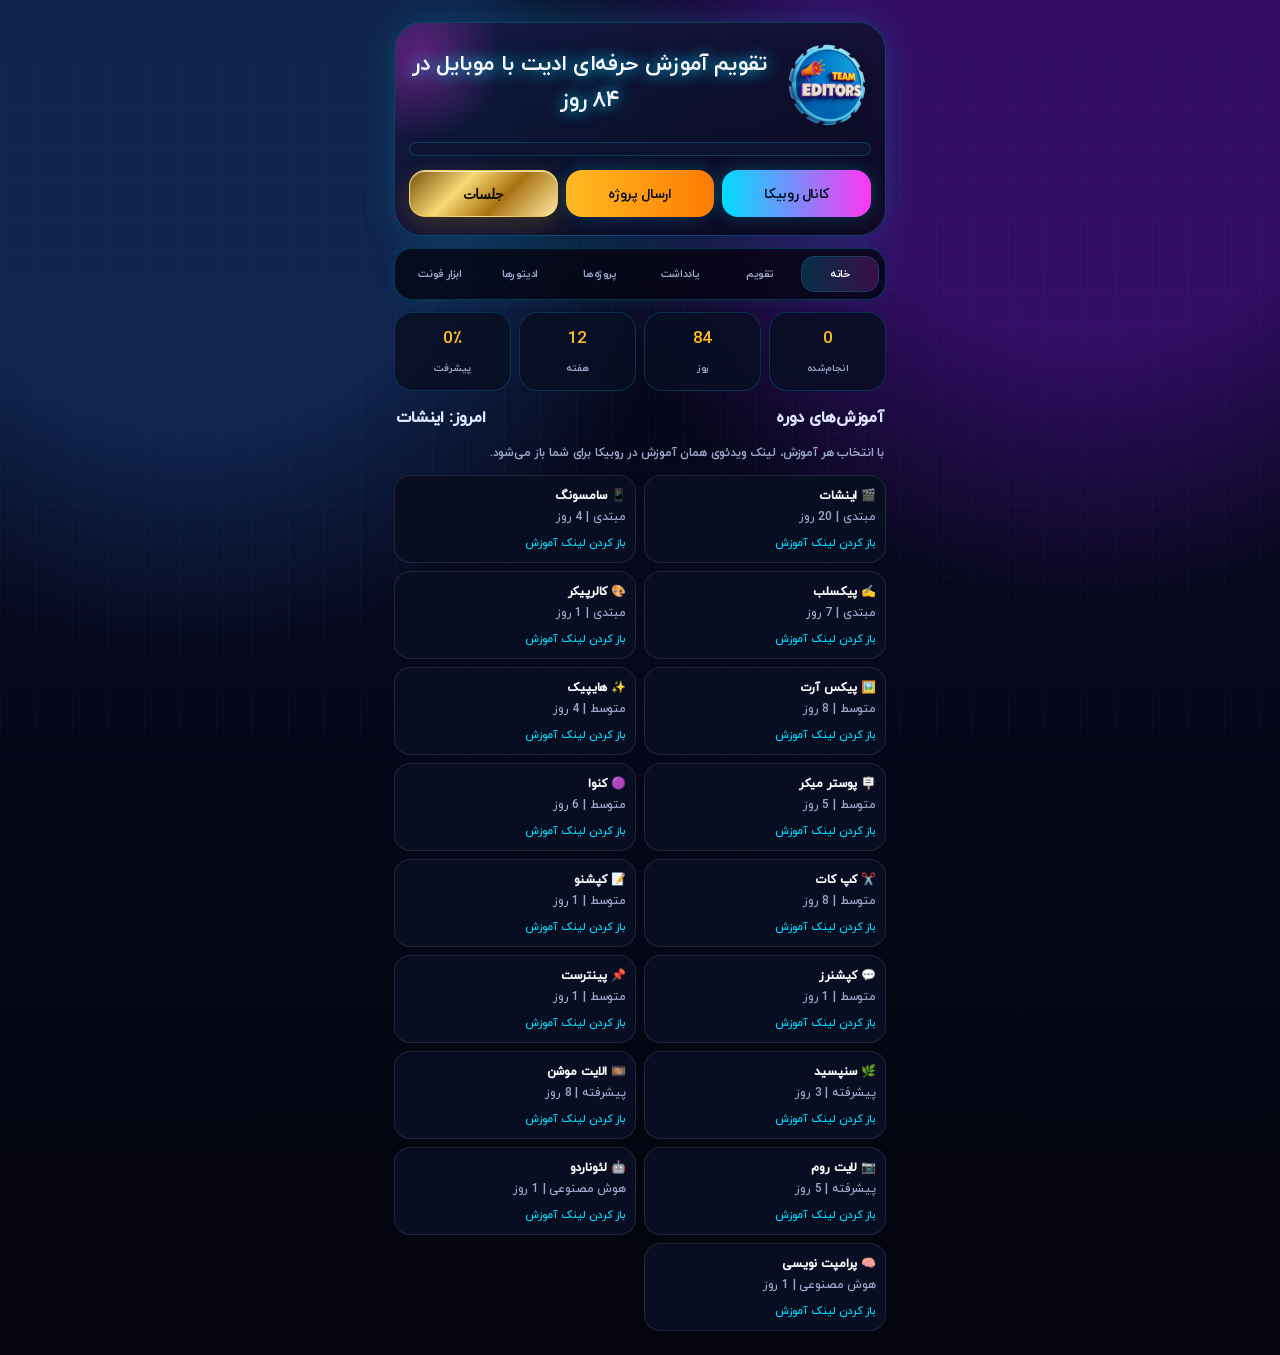
==== commit ef5ddbdb: "feat(meetings): add meetings card and request form" ====
--- a/index.html
+++ b/index.html
@@ -8,6 +8,7 @@
     <link rel="manifest" href="./manifest.json" />
     <link rel="stylesheet" href="./assets/css/sales.css?v=16.0.0" />
     <link rel="stylesheet" href="./assets/css/main.css?v=16.2.0" />
+    <link rel="stylesheet" href="./assets/css/meetings.css?v=1.0.0" />
     <link rel="stylesheet" href="./assets/css/fonto.css?v=8.1.0" />
     <style>
       .nav-inner{display:grid!important;grid-template-columns:repeat(6,minmax(0,1fr))!important;gap:2px!important;max-width:none!important;overflow:hidden!important}
@@ -37,17 +38,9 @@
         </div>
         <div class="progress"><div id="bar" class="bar"></div></div>
         <div class="actions">
-          <a
-            class="btn supportBtn"
-            href="https://rubika.ir/editorsteamir"
-            target="_blank"
-            >کانال روبیکا</a
-          ><a
-            class="btn secondary"
-            href="https://rubika.ir/joing/BBAEJBICI0KSHFTVXWHINBVKFFWZDRXC"
-            target="_blank"
-            >ارسال پروژه</a
-          >
+          <a class="btn supportBtn" href="https://rubika.ir/editorsteamir" target="_blank" rel="noopener">کانال روبیکا</a>
+          <a class="btn secondary" href="https://rubika.ir/joing/BBAEJBICI0KSHFTVXWHINBVKFFWZDRXC" target="_blank" rel="noopener">ارسال پروژه</a>
+          <button class="btn meetings-trigger" type="button" data-open-meetings>جلسات</button>
         </div>
       </div>
       <div class="bottom-nav">
@@ -447,6 +440,22 @@
         </div>
       </div>
     </div>
+    <div id="meetingsModal" class="meetings-modal" role="dialog" aria-modal="true" aria-labelledby="meetingsTitle" hidden>
+      <div class="meetings-dialog">
+        <button class="meetings-close" type="button" aria-label="بستن" data-close-meetings>×</button>
+        <h2 id="meetingsTitle" class="meetings-heading">درخواست جلسه</h2>
+        <p class="meetings-lead">اطلاعاتتان را وارد کنید تا برای هماهنگی زمان جلسه با شما تماس بگیریم.</p>
+        <form id="meetingsForm" class="meetings-form" autocomplete="on">
+          <label>نام<input id="meetingFirstName" name="firstName" type="text" minlength="2" maxlength="60" autocomplete="given-name" required /></label>
+          <label>نام خانوادگی<input id="meetingLastName" name="lastName" type="text" minlength="2" maxlength="80" autocomplete="family-name" required /></label>
+          <label>سن<input id="meetingAge" name="age" type="number" inputmode="numeric" min="10" max="100" required /></label>
+          <label>شماره تلفن<input id="meetingPhone" name="phone" type="tel" inputmode="numeric" maxlength="11" autocomplete="tel" placeholder="09123456789" required /></label>
+          <button id="meetingsSubmit" class="meetings-submit" type="submit">ثبت درخواست</button>
+          <p class="meetings-note">اطلاعات شما فقط برای هماهنگی جلسه استفاده می‌شود و در بخش عمومی سایت نمایش داده نخواهد شد.</p>
+          <p id="meetingsStatus" class="meetings-status" aria-live="polite"></p>
+        </form>
+      </div>
+    </div>
     <script src="./assets/js/plan.js?v=6.0.0" defer="defer"></script>
     <script src="./assets/js/app.js?v=18.0.0" defer="defer"></script>
     <script src="./assets/js/sales-public.js?v=1.2.0" defer="defer"></script>
@@ -454,6 +463,7 @@
     <script src="./assets/js/editors.js?v=16.1.0" defer="defer"></script>
     <script src="./assets/js/fonto.js?v=10.2.0" defer="defer"></script>
     <div id="noteToast" class="note-toast">یادداشت ثبت شد</div>
+    <script src="./assets/js/meetings.js?v=1.0.0" defer="defer"></script>
     <script src="./assets/js/splash.js?v=16.0.0" defer="defer"></script>
   </body>
 </html>
--- a/assets/css/meetings.css
+++ b/assets/css/meetings.css
@@ -0,0 +1,101 @@
+/* EditorsTeam meetings request UI */
+.hero .actions{
+  display:grid;
+  grid-template-columns:repeat(3,minmax(0,1fr));
+  gap:8px;
+}
+.hero .actions .btn{
+  min-width:0;
+  padding:11px 8px;
+  font-size:13px;
+}
+.meetings-trigger{
+  border:1px solid rgba(255,221,116,.72)!important;
+  color:#171006!important;
+  background:
+    linear-gradient(135deg,#76520b 0%,#f8da74 35%,#a87312 62%,#ffe9a2 100%)!important;
+  box-shadow:0 8px 24px rgba(191,139,30,.28),inset 0 1px 0 rgba(255,255,255,.65)!important;
+}
+.meetings-modal{
+  position:fixed;
+  inset:0;
+  z-index:9999;
+  display:grid;
+  place-items:center;
+  padding:18px;
+  background:rgba(4,7,14,.82);
+  backdrop-filter:blur(10px);
+}
+.meetings-modal[hidden]{display:none}
+.meetings-dialog{
+  width:min(100%,470px);
+  max-height:calc(100dvh - 36px);
+  overflow:auto;
+  position:relative;
+  border:1px solid rgba(241,200,93,.45);
+  border-radius:24px;
+  padding:26px 20px 20px;
+  color:#f7f8ff;
+  background:linear-gradient(155deg,#171724,#090b12 72%);
+  box-shadow:0 24px 80px rgba(0,0,0,.55),0 0 32px rgba(205,153,35,.14);
+}
+.meetings-close{
+  position:absolute;
+  left:14px;
+  top:12px;
+  width:36px;
+  height:36px;
+  border:0;
+  border-radius:50%;
+  color:#fff;
+  background:rgba(255,255,255,.08);
+  font-size:24px;
+  cursor:pointer;
+}
+.meetings-heading{margin:0 0 6px;color:#f6cf68;font-size:22px}
+.meetings-lead{margin:0 0 18px;color:#afb3c4;font-size:13px;line-height:1.9}
+.meetings-form{display:grid;grid-template-columns:1fr 1fr;gap:12px}
+.meetings-form label{display:grid;gap:7px;color:#dfe1eb;font-size:13px}
+.meetings-form input{
+  width:100%;
+  box-sizing:border-box;
+  border:1px solid rgba(255,255,255,.14);
+  border-radius:12px;
+  padding:12px 13px;
+  color:#fff;
+  background:#0e111a;
+  outline:none;
+  font:inherit;
+}
+.meetings-form input:focus{border-color:#e6bd52;box-shadow:0 0 0 3px rgba(230,189,82,.12)}
+.meetings-submit{
+  grid-column:1/-1;
+  border:0;
+  border-radius:13px;
+  padding:13px;
+  color:#161007;
+  background:linear-gradient(135deg,#ffe69a,#c58c20);
+  font:700 14px inherit;
+  cursor:pointer;
+}
+.meetings-submit:disabled{opacity:.65;cursor:wait}
+.meetings-note{
+  grid-column:1/-1;
+  margin:0;
+  border:1px solid rgba(255,255,255,.09);
+  border-radius:12px;
+  padding:11px 12px;
+  color:#aeb3c3;
+  background:rgba(255,255,255,.035);
+  font-size:11px;
+  line-height:1.8;
+}
+.meetings-status{grid-column:1/-1;min-height:24px;margin:0;text-align:center;font-size:12px}
+.meetings-status.success{color:#69e6a2}.meetings-status.error{color:#ff8f98}
+body.meetings-open{overflow:hidden}
+@media(max-width:520px){
+  .hero .actions{gap:6px}
+  .hero .actions .btn{font-size:11px;padding:10px 4px}
+  .meetings-form{grid-template-columns:1fr}
+  .meetings-submit,.meetings-note,.meetings-status{grid-column:1}
+}
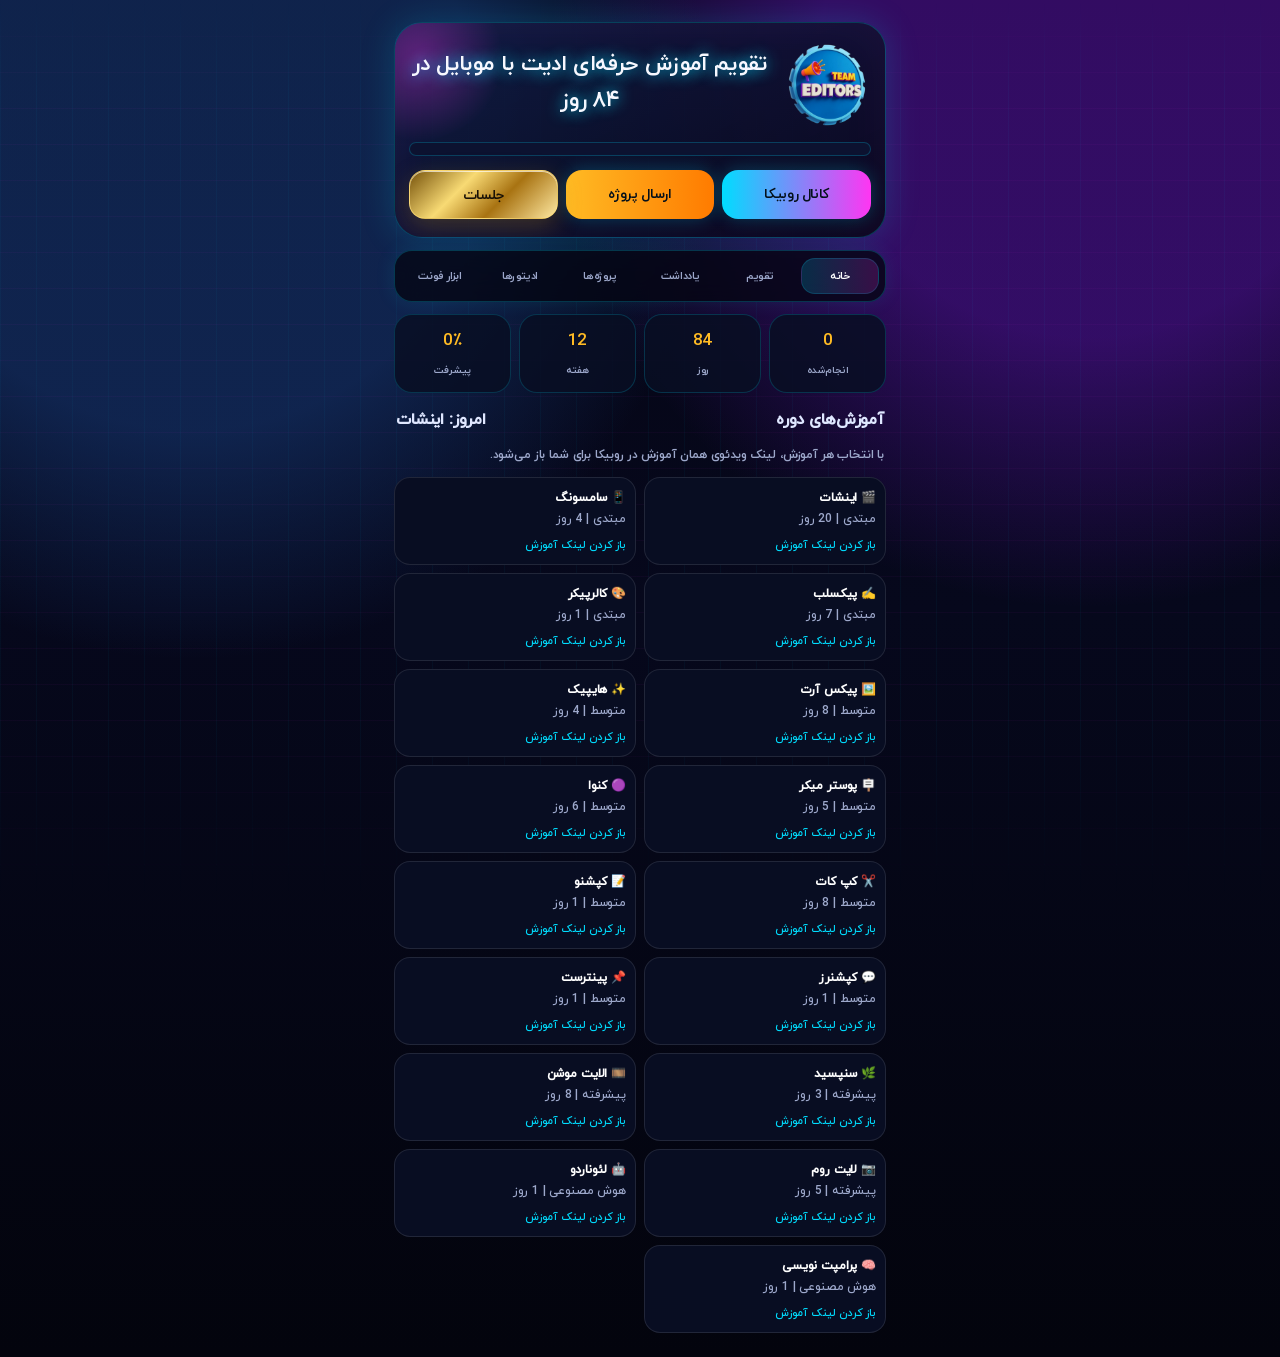
==== commit 7ff3fc29: "fix(meetings): render trigger like project link" ====
--- a/index.html
+++ b/index.html
@@ -8,7 +8,7 @@
     <link rel="manifest" href="./manifest.json" />
     <link rel="stylesheet" href="./assets/css/sales.css?v=16.0.0" />
     <link rel="stylesheet" href="./assets/css/main.css?v=16.2.0" />
-    <link rel="stylesheet" href="./assets/css/meetings.css?v=1.0.0" />
+    <link rel="stylesheet" href="./assets/css/meetings.css?v=1.1.0" />
     <link rel="stylesheet" href="./assets/css/fonto.css?v=8.1.0" />
     <style>
       .nav-inner{display:grid!important;grid-template-columns:repeat(6,minmax(0,1fr))!important;gap:2px!important;max-width:none!important;overflow:hidden!important}
@@ -40,7 +40,7 @@
         <div class="actions">
           <a class="btn supportBtn" href="https://rubika.ir/editorsteamir" target="_blank" rel="noopener">کانال روبیکا</a>
           <a class="btn secondary" href="https://rubika.ir/joing/BBAEJBICI0KSHFTVXWHINBVKFFWZDRXC" target="_blank" rel="noopener">ارسال پروژه</a>
-          <button class="btn meetings-trigger" type="button" data-open-meetings>جلسات</button>
+          <a class="btn meetings-trigger" href="#meetingsModal" role="button" data-open-meetings>جلسات</a>
         </div>
       </div>
       <div class="bottom-nav">
@@ -444,14 +444,13 @@
       <div class="meetings-dialog">
         <button class="meetings-close" type="button" aria-label="بستن" data-close-meetings>×</button>
         <h2 id="meetingsTitle" class="meetings-heading">درخواست جلسه</h2>
-        <p class="meetings-lead">اطلاعاتتان را وارد کنید تا برای هماهنگی زمان جلسه با شما تماس بگیریم.</p>
+        <p id="meetingsLead" class="meetings-lead">اطلاعاتتان را وارد کنید تا برای هماهنگی زمان جلسه با شما تماس بگیریم.</p>
         <form id="meetingsForm" class="meetings-form" autocomplete="on">
           <label>نام<input id="meetingFirstName" name="firstName" type="text" minlength="2" maxlength="60" autocomplete="given-name" required /></label>
           <label>نام خانوادگی<input id="meetingLastName" name="lastName" type="text" minlength="2" maxlength="80" autocomplete="family-name" required /></label>
           <label>سن<input id="meetingAge" name="age" type="number" inputmode="numeric" min="10" max="100" required /></label>
           <label>شماره تلفن<input id="meetingPhone" name="phone" type="tel" inputmode="numeric" maxlength="11" autocomplete="tel" placeholder="09123456789" required /></label>
           <button id="meetingsSubmit" class="meetings-submit" type="submit">ثبت درخواست</button>
-          <p class="meetings-note">اطلاعات شما فقط برای هماهنگی جلسه استفاده می‌شود و در بخش عمومی سایت نمایش داده نخواهد شد.</p>
           <p id="meetingsStatus" class="meetings-status" aria-live="polite"></p>
         </form>
       </div>
@@ -463,7 +462,7 @@
     <script src="./assets/js/editors.js?v=16.1.0" defer="defer"></script>
     <script src="./assets/js/fonto.js?v=10.2.0" defer="defer"></script>
     <div id="noteToast" class="note-toast">یادداشت ثبت شد</div>
-    <script src="./assets/js/meetings.js?v=1.0.0" defer="defer"></script>
+    <script src="./assets/js/meetings.js?v=1.1.0" defer="defer"></script>
     <script src="./assets/js/splash.js?v=16.0.0" defer="defer"></script>
   </body>
 </html>
--- a/assets/css/meetings.css
+++ b/assets/css/meetings.css
@@ -15,6 +15,7 @@
   background:
     linear-gradient(135deg,#76520b 0%,#f8da74 35%,#a87312 62%,#ffe9a2 100%)!important;
   box-shadow:0 8px 24px rgba(191,139,30,.28),inset 0 1px 0 rgba(255,255,255,.65)!important;
+  font-family:inherit!important;
 }
 .meetings-modal{
   position:fixed;
@@ -79,17 +80,6 @@
   cursor:pointer;
 }
 .meetings-submit:disabled{opacity:.65;cursor:wait}
-.meetings-note{
-  grid-column:1/-1;
-  margin:0;
-  border:1px solid rgba(255,255,255,.09);
-  border-radius:12px;
-  padding:11px 12px;
-  color:#aeb3c3;
-  background:rgba(255,255,255,.035);
-  font-size:11px;
-  line-height:1.8;
-}
 .meetings-status{grid-column:1/-1;min-height:24px;margin:0;text-align:center;font-size:12px}
 .meetings-status.success{color:#69e6a2}.meetings-status.error{color:#ff8f98}
 body.meetings-open{overflow:hidden}
@@ -97,5 +87,5 @@
   .hero .actions{gap:6px}
   .hero .actions .btn{font-size:11px;padding:10px 4px}
   .meetings-form{grid-template-columns:1fr}
-  .meetings-submit,.meetings-note,.meetings-status{grid-column:1}
+  .meetings-submit,.meetings-status{grid-column:1}
 }
